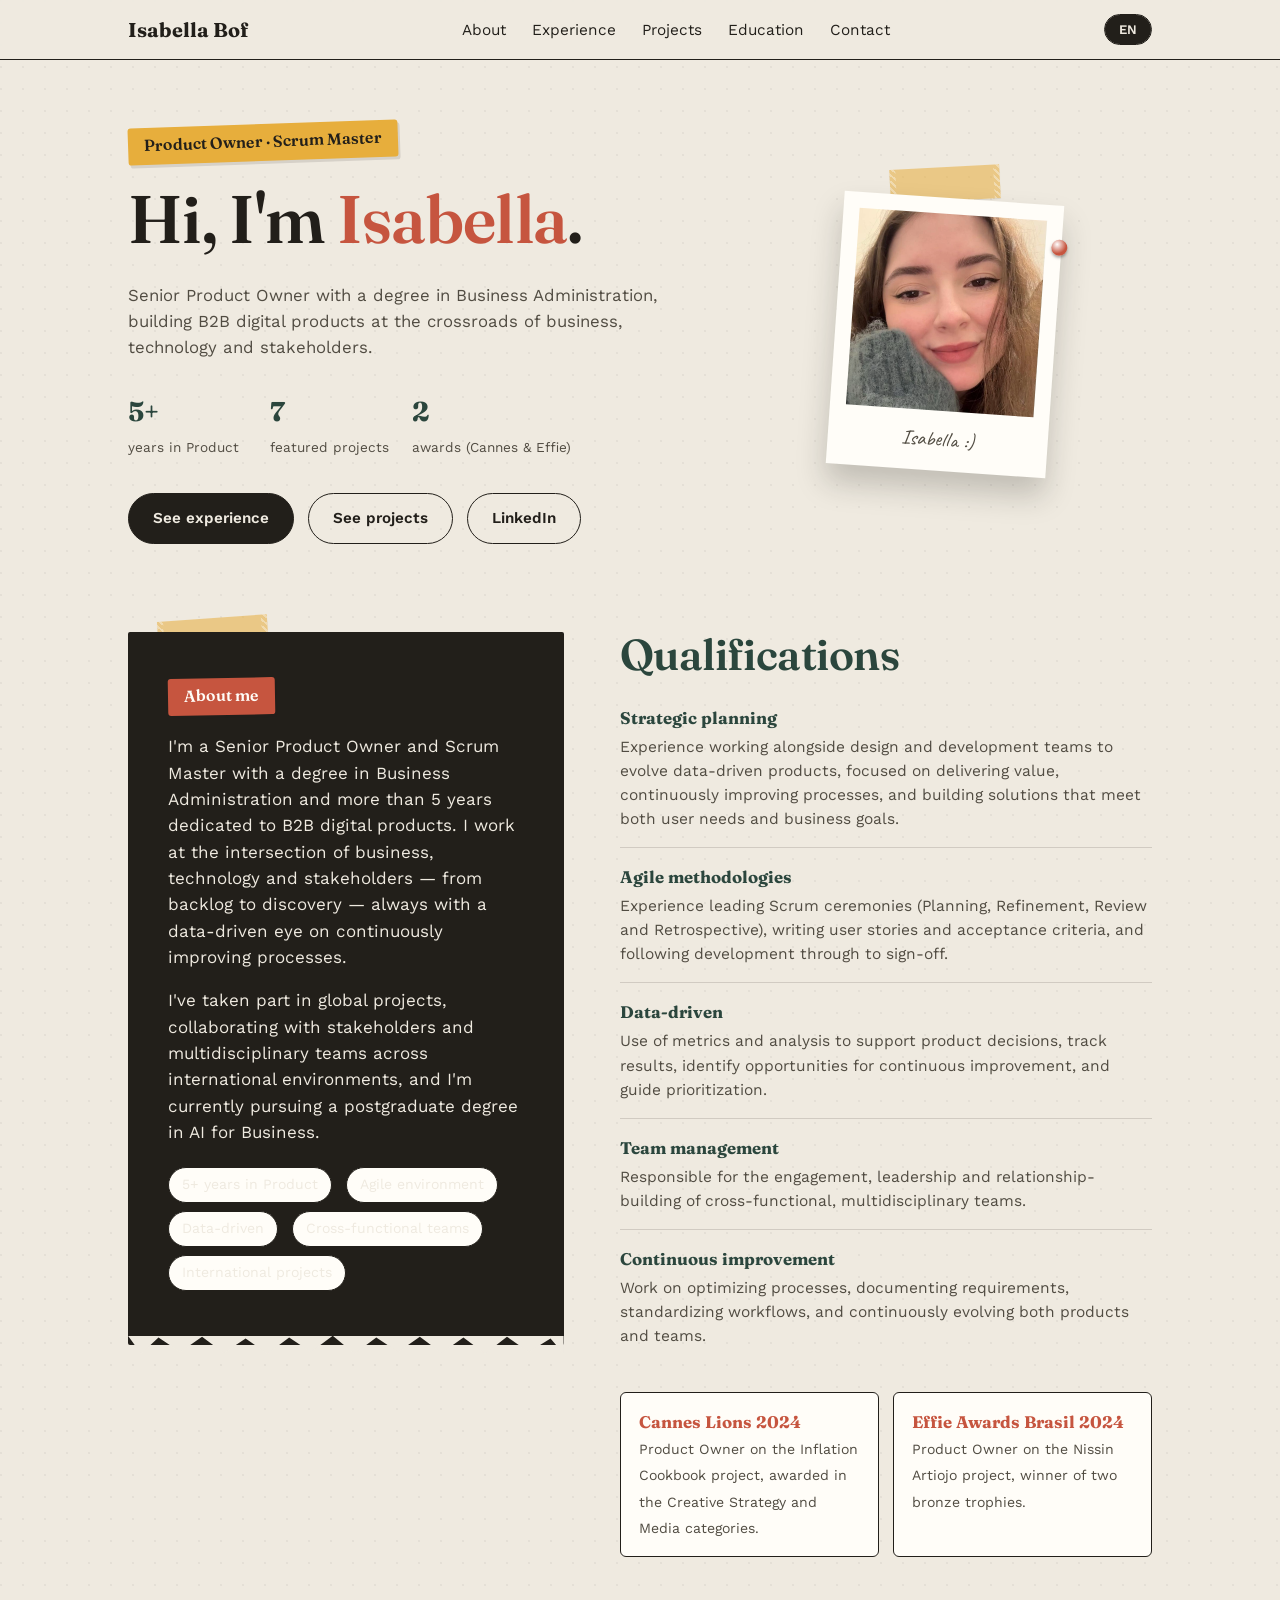
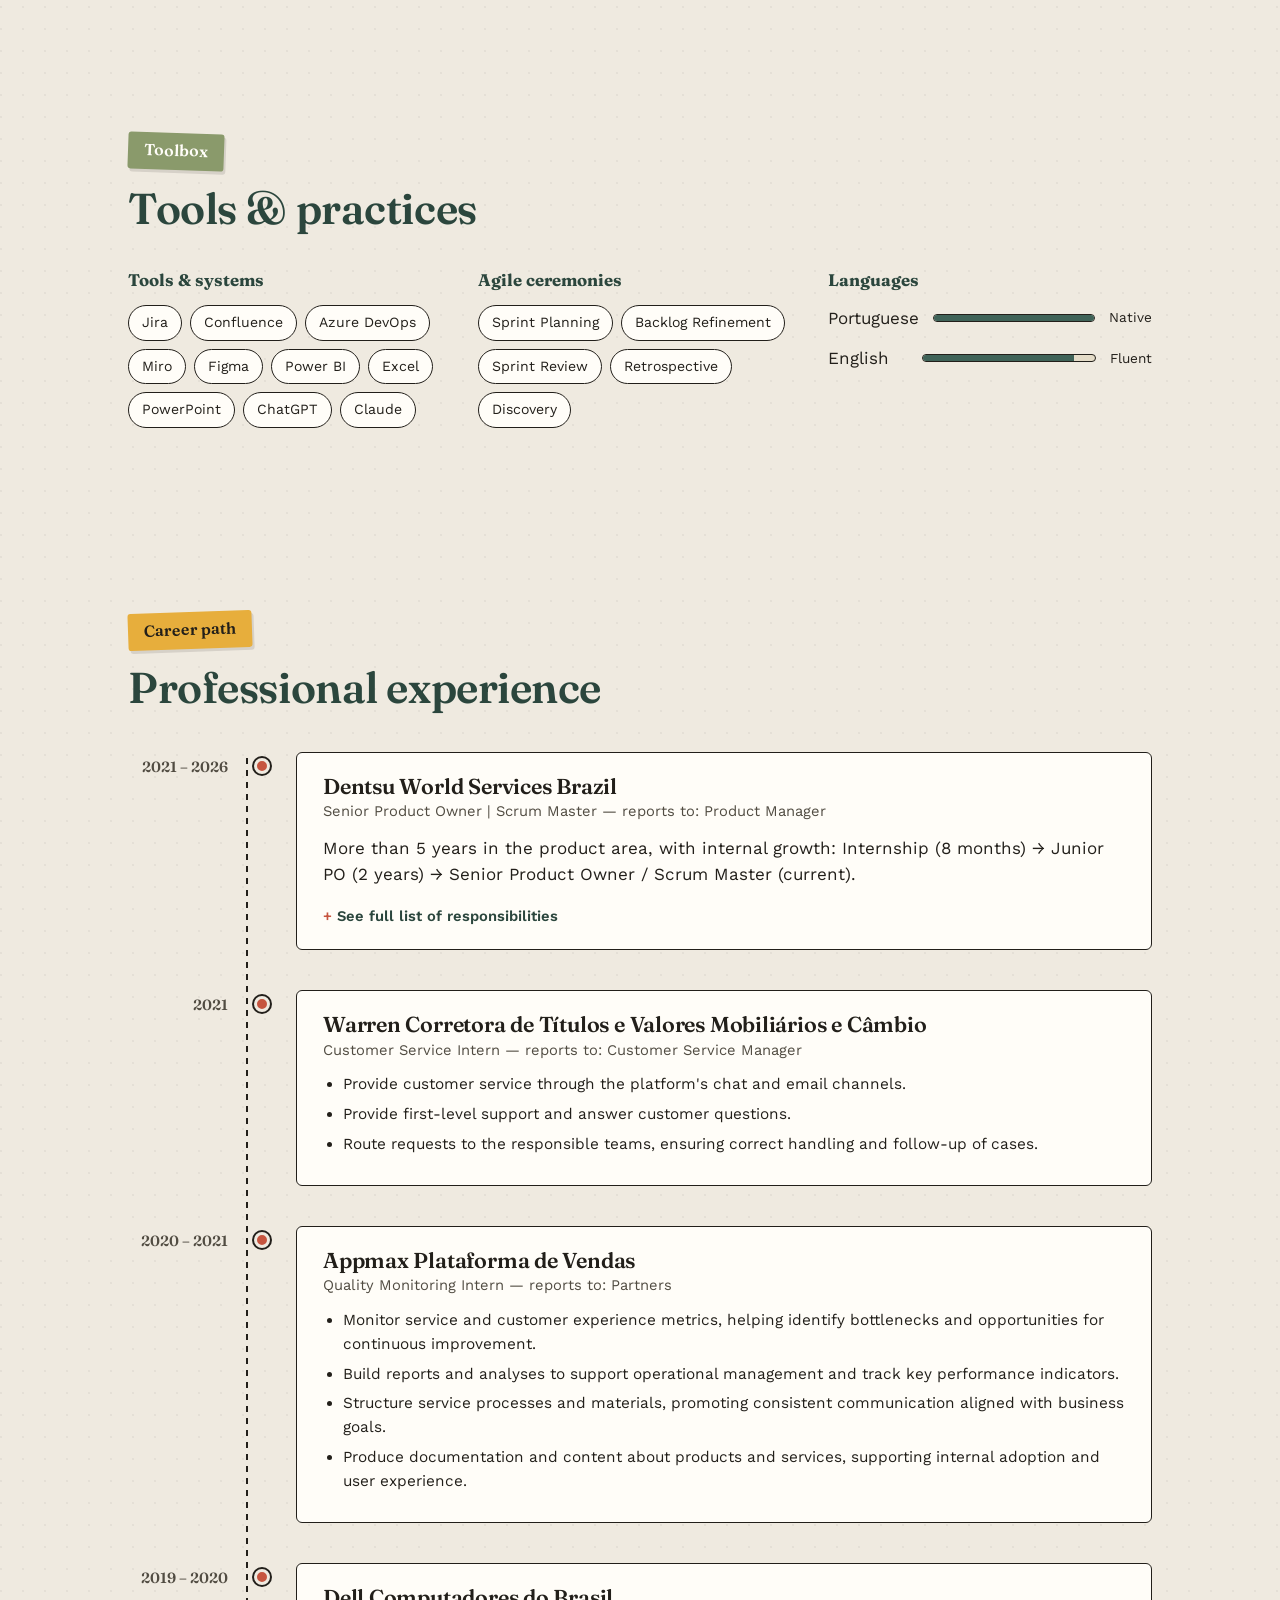
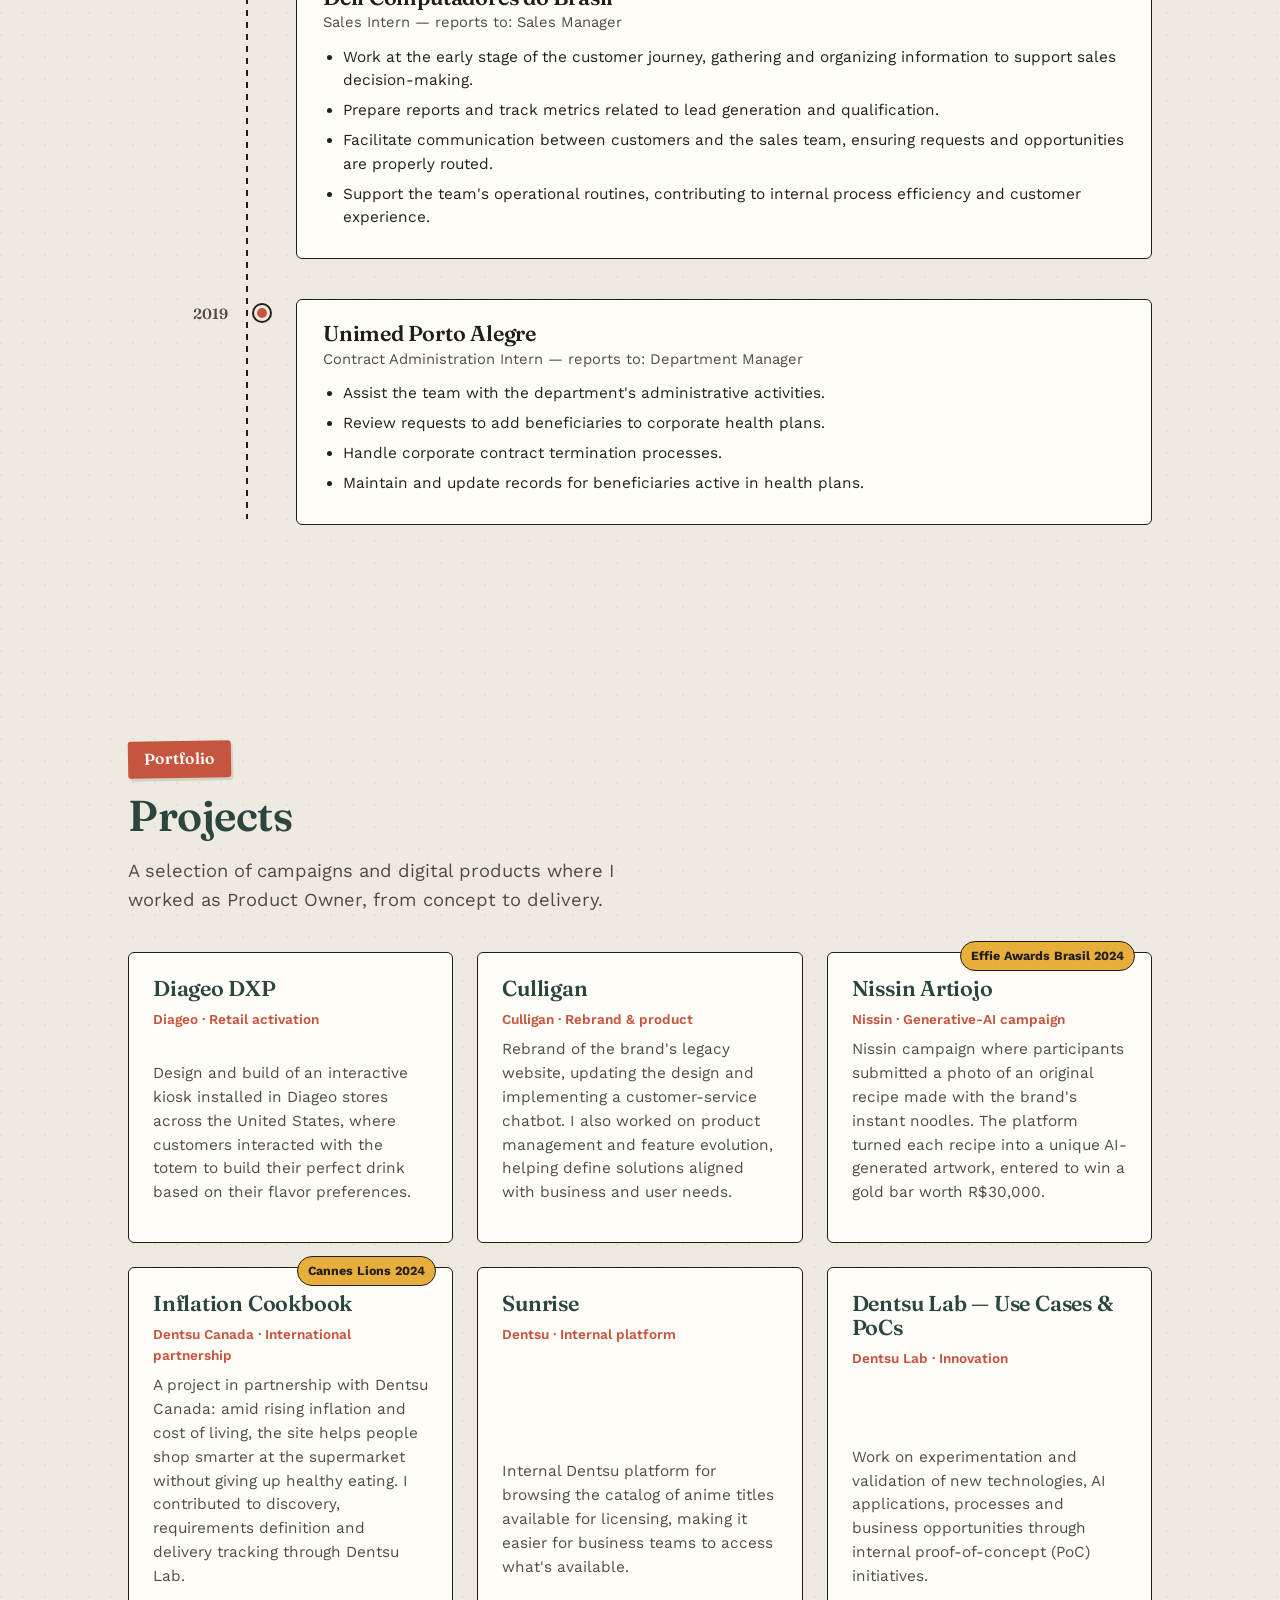
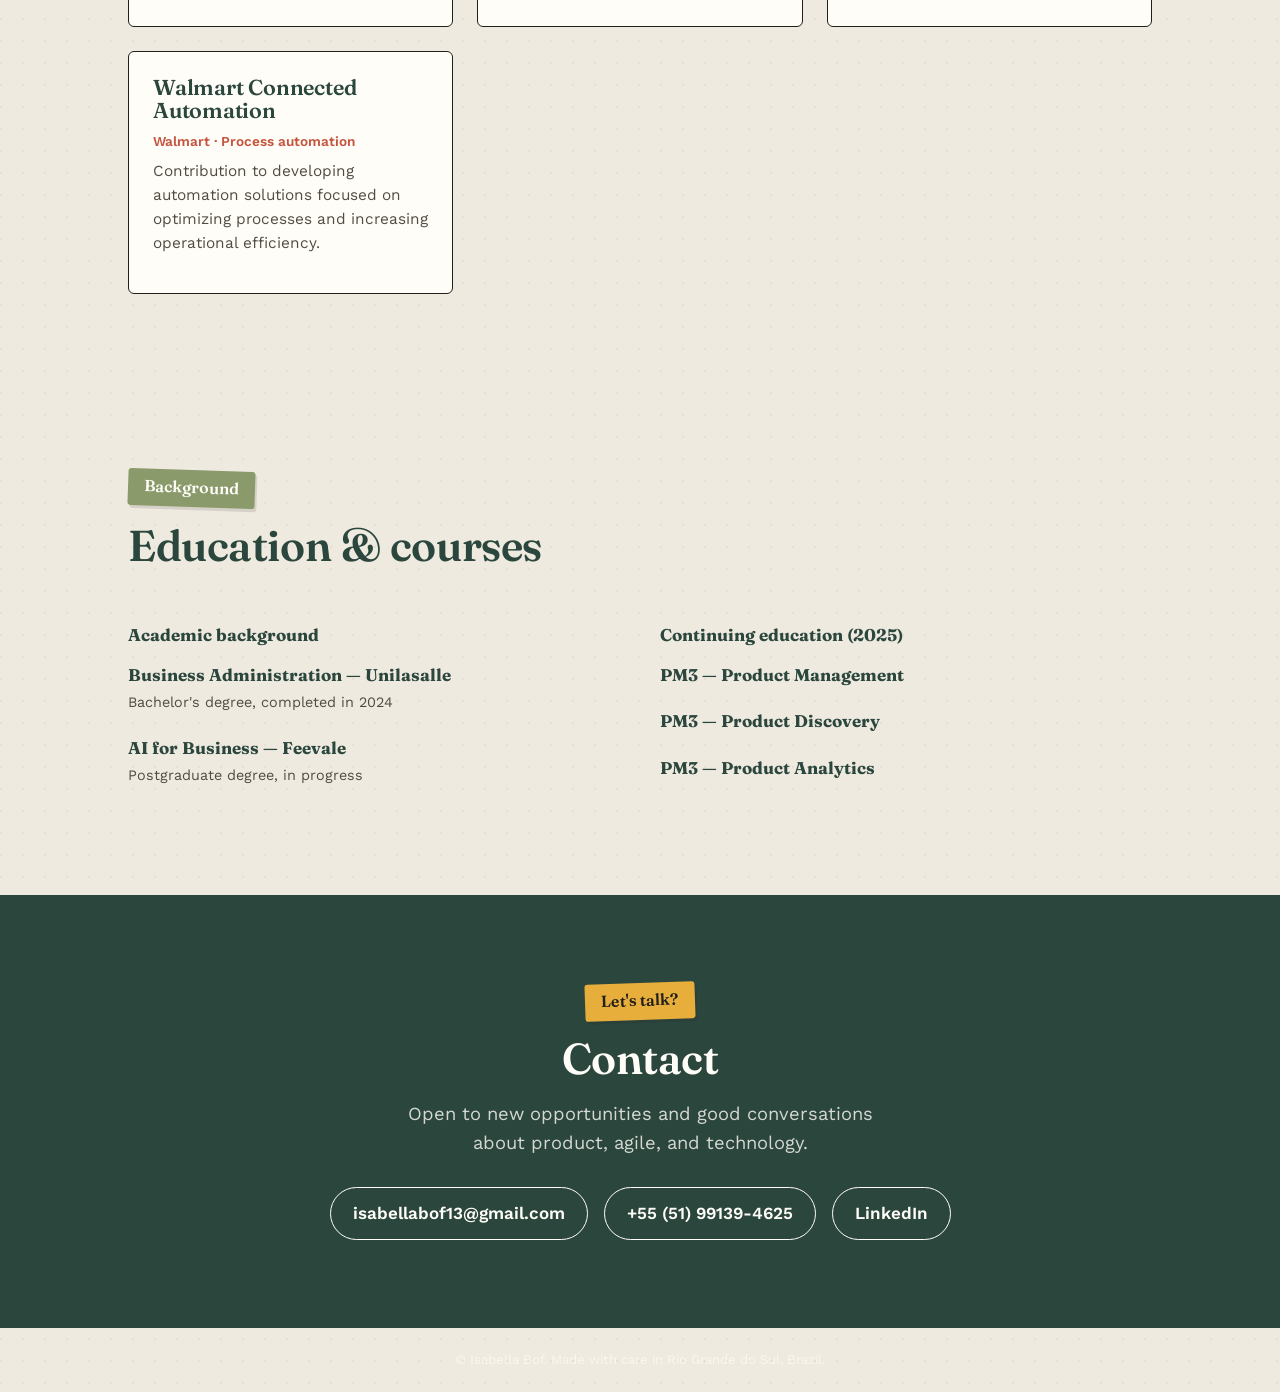
==== index.html @ d32b37a9 "7" ====
<!DOCTYPE html>
<html lang="pt">
<head>
<meta charset="UTF-8">
<meta name="viewport" content="width=device-width, initial-scale=1.0">
<title>Isabella Bof · Product Owner &amp; Scrum Master</title>
<meta name="description" content="Isabella Bof — Product Owner Sênior e Scrum Master. Produtos digitais B2B, metodologias ágeis e projetos premiados em Cannes Lions e Effie Awards.">
<link rel="icon" href="data:,">
<link rel="preconnect" href="https://fonts.googleapis.com">
<link rel="preconnect" href="https://fonts.gstatic.com" crossorigin>
<link href="https://fonts.googleapis.com/css2?family=Fraunces:opsz,wght@9..144,500;9..144,600;9..144,700&family=Work+Sans:wght@400;500;600;700&family=Caveat:wght@600&display=swap" rel="stylesheet">
<link rel="stylesheet" href="css/style.css">
</head>
<body>

<nav class="nav">
  <div class="wrap">
    <a class="nav-mark" href="#top">Isabella Bof</a>
    <ul class="nav-links">
      <li><a href="#sobre"><span data-lang="pt">Sobre</span><span data-lang="en">About</span></a></li>
      <li><a href="#experiencia"><span data-lang="pt">Experiência</span><span data-lang="en">Experience</span></a></li>
      <li><a href="#projetos"><span data-lang="pt">Projetos</span><span data-lang="en">Projects</span></a></li>
      <li><a href="#formacao"><span data-lang="pt">Formação</span><span data-lang="en">Education</span></a></li>
      <li><a href="#contato"><span data-lang="pt">Contato</span><span data-lang="en">Contact</span></a></li>
    </ul>
    <div class="lang-toggle" aria-label="Language switch">
      <button type="button" data-lang="pt">PT</button>
      <button type="button" data-lang="en">EN</button>
    </div>
  </div>
</nav>

<!-- ===================== HERO ===================== -->
<header class="hero" id="top">
  <div class="wrap">
    <div class="hero-copy">
      <span class="sticker-label mustard">Product Owner &middot; Scrum Master</span>
      <h1 data-lang="pt">Oi, eu sou a <span>Isabella</span>.</h1>
      <h1 data-lang="en">Hi, I'm <span>Isabella</span>.</h1>
      <p class="hero-role" data-lang="pt">Product Owner Sênior formada em Administração, construindo produtos digitais B2B entre negócio, tecnologia e stakeholders.</p>
      <p class="hero-role" data-lang="en">Senior Product Owner with a degree in Business Administration, building B2B digital products at the crossroads of business, technology and stakeholders.</p>

      <div class="stat-row">
        <div class="stat"><b>5+</b><span data-lang="pt">anos em Produto</span><span data-lang="en">years in Product</span></div>
        <div class="stat"><b>7</b><span data-lang="pt">projetos em destaque</span><span data-lang="en">featured projects</span></div>
        <div class="stat"><b>2</b><span data-lang="pt">prêmios (Cannes &amp; Effie)</span><span data-lang="en">awards (Cannes &amp; Effie)</span></div>
      </div>

      <div class="btn-row">
        <a class="btn primary" href="#experiencia"><span data-lang="pt">Ver experiência</span><span data-lang="en">See experience</span></a>
        <a class="btn ghost" href="#projetos"><span data-lang="pt">Ver projetos</span><span data-lang="en">See projects</span></a>
        <a class="btn ghost" href="https://www.linkedin.com/in/isabella-bof/" target="_blank" rel="noopener">LinkedIn</a>
      </div>
    </div>

    <div class="hero-photo">
      <div class="tape"></div>
      <figure class="polaroid">
        <img src="assets/isabella.jpg" alt="Foto de Isabella Bof">
        <span class="pin"></span>
        <figcaption>Isabella :)</figcaption>
      </figure>
    </div>
  </div>
</header>

<!-- ===================== ABOUT ===================== -->
<section class="about" id="sobre">
  <div class="wrap">
    <div class="about-panel-wrap">
      <div class="tape"></div>
      <div class="torn-panel">
        <span class="sticker-label coral"><span data-lang="pt">Sobre mim</span><span data-lang="en">About me</span></span>
        <p data-lang="pt" style="margin-top:18px;">Sou Product Owner Sênior e Scrum Master, formada em Administração, com mais de 5 anos dedicados a produtos digitais B2B. Atuo na ponte entre negócio, tecnologia e stakeholders — do backlog ao discovery — sempre com um olhar orientado a dados e à evolução contínua dos processos.</p>
        <p data-lang="en" style="margin-top:18px;">I'm a Senior Product Owner and Scrum Master with a degree in Business Administration and more than 5 years dedicated to B2B digital products. I work at the intersection of business, technology and stakeholders — from backlog to discovery — always with a data-driven eye on continuously improving processes.</p>
        <p data-lang="pt">Já participei de projetos globais, colaborando com stakeholders e equipes multidisciplinares em ambientes internacionais, e atualmente curso uma pós-graduação em Inteligência Artificial nos Negócios.</p>
        <p data-lang="en">I've taken part in global projects, collaborating with stakeholders and multidisciplinary teams across international environments, and I'm currently pursuing a postgraduate degree in AI for Business.</p>
        <div style="margin-top:22px;">
          <span class="chip" data-lang="pt">5+ anos em Produto</span>
          <span class="chip" data-lang="en">5+ years in Product</span>
          <span class="chip" data-lang="pt">Ambiente Ágil</span>
          <span class="chip" data-lang="en">Agile environment</span>
          <span class="chip" data-lang="pt">Data-Driven</span>
          <span class="chip" data-lang="en">Data-driven</span>
          <span class="chip" data-lang="pt">Times multidisciplinares</span>
          <span class="chip" data-lang="en">Cross-functional teams</span>
          <span class="chip" data-lang="pt">Projetos internacionais</span>
          <span class="chip" data-lang="en">International projects</span>
        </div>
      </div>
    </div>

    <div>
      <h2 data-lang="pt">Qualificações</h2>
      <h2 data-lang="en">Qualifications</h2>
      <ul class="qual-list">
        <li>
          <h4 data-lang="pt">Planejamento estratégico</h4>
          <h4 data-lang="en">Strategic planning</h4>
          <p data-lang="pt">Experiência trabalhando em conjunto com times de design e desenvolvimento na evolução de produtos orientados por dados, com foco em entrega de valor, melhoria contínua de processos e construção de soluções que atendam às necessidades dos usuários e objetivos do negócio.</p>
          <p data-lang="en">Experience working alongside design and development teams to evolve data-driven products, focused on delivering value, continuously improving processes, and building solutions that meet both user needs and business goals.</p>
        </li>
        <li>
          <h4 data-lang="pt">Metodologias Ágeis</h4>
          <h4 data-lang="en">Agile methodologies</h4>
          <p data-lang="pt">Experiência na condução de cerimônias Scrum (Planning, Refinement, Review e Retrospective), elaboração de user stories, critérios de aceite e acompanhamento do desenvolvimento até a homologação.</p>
          <p data-lang="en">Experience leading Scrum ceremonies (Planning, Refinement, Review and Retrospective), writing user stories and acceptance criteria, and following development through to sign-off.</p>
        </li>
        <li>
          <h4 data-lang="pt">Data-Driven</h4>
          <h4 data-lang="en">Data-driven</h4>
          <p data-lang="pt">Utilização de indicadores e análises para apoiar decisões de produto, acompanhar resultados, identificar oportunidades de melhoria contínua e orientar priorizações.</p>
          <p data-lang="en">Use of metrics and analysis to support product decisions, track results, identify opportunities for continuous improvement, and guide prioritization.</p>
        </li>
        <li>
          <h4 data-lang="pt">Gestão de equipes</h4>
          <h4 data-lang="en">Team management</h4>
          <p data-lang="pt">Responsável pelo engajamento, liderança e relacionamento de equipes multifuncionais e multidisciplinares.</p>
          <p data-lang="en">Responsible for the engagement, leadership and relationship-building of cross-functional, multidisciplinary teams.</p>
        </li>
        <li>
          <h4 data-lang="pt">Melhoria Contínua</h4>
          <h4 data-lang="en">Continuous improvement</h4>
          <p data-lang="pt">Atuação na otimização de processos, documentação de requisitos, padronização de fluxos e evolução contínua de produtos e equipes.</p>
          <p data-lang="en">Work on optimizing processes, documenting requirements, standardizing workflows, and continuously evolving both products and teams.</p>
        </li>
      </ul>

      <div class="award-strip">
        <div class="award-card">
          <b>Cannes Lions 2024</b>
          <span data-lang="pt">Product Owner no projeto Inflation Cookbook, premiado nas categorias Creative Strategy e Media.</span>
          <span data-lang="en">Product Owner on the Inflation Cookbook project, awarded in the Creative Strategy and Media categories.</span>
        </div>
        <div class="award-card">
          <b>Effie Awards Brasil 2024</b>
          <span data-lang="pt">Product Owner no projeto Nissin Artiojo, vencedor de dois troféus de bronze.</span>
          <span data-lang="en">Product Owner on the Nissin Artiojo project, winner of two bronze trophies.</span>
        </div>
      </div>
    </div>
  </div>
</section>

<!-- ===================== SKILLS / TOOLS ===================== -->
<section class="skills">
  <div class="wrap">
    <span class="sticker-label sage"><span data-lang="pt">Caixa de ferramentas</span><span data-lang="en">Toolbox</span></span>
    <h2 style="margin-top:16px;" data-lang="pt">Ferramentas &amp; práticas</h2>
    <h2 style="margin-top:16px;" data-lang="en">Tools &amp; practices</h2>

    <div class="skills-grid">
      <div class="skill-block">
        <h4 data-lang="pt">Ferramentas &amp; sistemas</h4>
        <h4 data-lang="en">Tools &amp; systems</h4>
        <div class="chips">
          <span class="chip">Jira</span>
          <span class="chip">Confluence</span>
          <span class="chip">Azure DevOps</span>
          <span class="chip">Miro</span>
          <span class="chip">Figma</span>
          <span class="chip">Power BI</span>
          <span class="chip">Excel</span>
          <span class="chip">PowerPoint</span>
          <span class="chip">ChatGPT</span>
          <span class="chip">Claude</span>
        </div>
      </div>
      <div class="skill-block">
        <h4 data-lang="pt">Cerimônias ágeis</h4>
        <h4 data-lang="en">Agile ceremonies</h4>
        <div class="chips">
          <span class="chip">Sprint Planning</span>
          <span class="chip">Backlog Refinement</span>
          <span class="chip">Sprint Review</span>
          <span class="chip">Retrospective</span>
          <span class="chip">Discovery</span>
        </div>
      </div>
      <div class="skill-block">
        <h4 data-lang="pt">Idiomas</h4>
        <h4 data-lang="en">Languages</h4>
        <div class="lang-row">
          <span style="min-width:80px;" data-lang="pt">Português</span>
          <span style="min-width:80px;" data-lang="en">Portuguese</span>
          <div class="lang-bar"><i style="width:100%;"></i></div>
          <span style="font-size:.85rem;" data-lang="pt">Nativo</span>
          <span style="font-size:.85rem;" data-lang="en">Native</span>
        </div>
        <div class="lang-row">
          <span style="min-width:80px;" data-lang="pt">Inglês</span>
          <span style="min-width:80px;" data-lang="en">English</span>
          <div class="lang-bar"><i style="width:88%;"></i></div>
          <span style="font-size:.85rem;" data-lang="pt">Fluente</span>
          <span style="font-size:.85rem;" data-lang="en">Fluent</span>
        </div>
      </div>
    </div>
  </div>
</section>

<!-- ===================== EXPERIENCE ===================== -->
<section class="experience" id="experiencia">
  <div class="wrap">
    <span class="sticker-label mustard"><span data-lang="pt">Trajetória</span><span data-lang="en">Career path</span></span>
    <h2 style="margin-top:16px;" data-lang="pt">Experiência profissional</h2>
    <h2 style="margin-top:16px;" data-lang="en">Professional experience</h2>

    <div class="timeline">

      <!-- DENTSU -->
      <div class="tl-item">
        <div class="tl-date">2021 – 2026</div>
        <div class="tl-dot"></div>
        <div class="tl-card">
          <h3>Dentsu World Services Brazil</h3>
          <p class="tl-role" data-lang="pt">Product Owner Sênior | Scrum Master — reporte: Product Manager</p>
          <p class="tl-role" data-lang="en">Senior Product Owner | Scrum Master — reports to: Product Manager</p>
          <p data-lang="pt">Mais de 5 anos na área de produtos, com trajetória interna: Estágio (8 meses) → PO Jr (2 anos) → Product Owner Sênior / Scrum Master (atual).</p>
          <p data-lang="en">More than 5 years in the product area, with internal growth: Internship (8 months) → Junior PO (2 years) → Senior Product Owner / Scrum Master (current).</p>

          <details>
            <summary><span data-lang="pt">Ver responsabilidades completas</span><span data-lang="en">See full list of responsibilities</span></summary>
            <ul data-lang="pt">
              <li>Gerenciar e priorizar o backlog do produto, garantindo alinhamento entre objetivos de negócio, necessidades dos usuários e capacidade de entrega do time.</li>
              <li>Elaborar e detalhar user stories, critérios de aceite e regras de negócio, assegurando clareza dos requisitos para desenvolvimento e testes.</li>
              <li>Atuar como principal ponto de contato entre stakeholders e equipes técnicas, promovendo alinhamento contínuo sobre prioridades, escopo e expectativas.</li>
              <li>Conduzir cerimônias ágeis, incluindo Sprint Planning, Backlog Refinement, Sprint Review e Retrospective, apoiando a organização e evolução contínua do time.</li>
              <li>Trabalhar em parceria com equipes de Design, Desenvolvimento e QA para garantir que as soluções entregues atendam aos objetivos do produto e às necessidades dos usuários.</li>
              <li>Participar da definição e evolução de funcionalidades, traduzindo demandas de negócio em soluções viáveis e escaláveis.</li>
              <li>Priorizar funcionalidades, melhorias e correções de bugs com base em impacto para o usuário, valor para o negócio e esforço de implementação.</li>
              <li>Acompanhar o ciclo completo de desenvolvimento, desde a concepção da solução até sua entrega e validação.</li>
              <li>Realizar validações funcionais e testes de aceite, garantindo que as entregas estejam aderentes aos requisitos definidos.</li>
              <li>Facilitar discussões entre áreas de negócio e times técnicos, auxiliando na tomada de decisões e resolução de impedimentos.</li>
              <li>Documentar processos, fluxos de negócio, requisitos funcionais e comportamentos esperados do sistema.</li>
              <li>Apoiar atividades de Product Discovery, participando de levantamentos de requisitos, definição de fluxos e identificação de oportunidades de melhoria.</li>
              <li>Colaborar na construção de roadmaps e planejamento de entregas, contribuindo para a evolução contínua dos produtos digitais.</li>
              <li>Participar de reuniões com stakeholders globais para alinhamento de requisitos, validação de soluções e acompanhamento de iniciativas estratégicas.</li>
              <li>Promover a melhoria contínua dos processos de produto, incentivando boas práticas de organização, comunicação e colaboração entre as equipes.</li>
            </ul>
            <ul data-lang="en">
              <li>Manage and prioritize the product backlog, ensuring alignment between business goals, user needs and the team's delivery capacity.</li>
              <li>Write and detail user stories, acceptance criteria and business rules, ensuring requirements are clear for development and testing.</li>
              <li>Act as the main point of contact between stakeholders and technical teams, promoting ongoing alignment on priorities, scope and expectations.</li>
              <li>Lead agile ceremonies, including Sprint Planning, Backlog Refinement, Sprint Review and Retrospective, supporting the team's organization and continuous evolution.</li>
              <li>Partner with Design, Development and QA teams to ensure delivered solutions meet product goals and user needs.</li>
              <li>Take part in defining and evolving features, translating business demands into viable, scalable solutions.</li>
              <li>Prioritize features, improvements and bug fixes based on user impact, business value and implementation effort.</li>
              <li>Follow the full development cycle, from solution conception through delivery and validation.</li>
              <li>Carry out functional validations and acceptance testing, ensuring deliverables meet the defined requirements.</li>
              <li>Facilitate discussions between business areas and technical teams, supporting decision-making and removing impediments.</li>
              <li>Document processes, business flows, functional requirements and expected system behavior.</li>
              <li>Support Product Discovery activities, taking part in requirements gathering, flow definition and identifying improvement opportunities.</li>
              <li>Collaborate on building roadmaps and planning deliveries, contributing to the continuous evolution of digital products.</li>
              <li>Take part in meetings with global stakeholders to align requirements, validate solutions and follow up on strategic initiatives.</li>
              <li>Promote continuous improvement of product processes, encouraging good practices in organization, communication and collaboration across teams.</li>
            </ul>
          </details>
        </div>
      </div>

      <!-- WARREN -->
      <div class="tl-item">
        <div class="tl-date">2021</div>
        <div class="tl-dot"></div>
        <div class="tl-card">
          <h3>Warren Corretora de Títulos e Valores Mobiliários e Câmbio</h3>
          <p class="tl-role" data-lang="pt">Estágio em Customer Service — reporte: Gerente de Customer Service</p>
          <p class="tl-role" data-lang="en">Customer Service Intern — reports to: Customer Service Manager</p>
          <ul data-lang="pt">
            <li>Realizar atendimento ao cliente por meio dos canais de chat e e-mail da plataforma.</li>
            <li>Prestar suporte inicial e esclarecimento de dúvidas.</li>
            <li>Encaminhar demandas para as equipes responsáveis, garantindo o correto direcionamento e acompanhamento dos casos.</li>
          </ul>
          <ul data-lang="en">
            <li>Provide customer service through the platform's chat and email channels.</li>
            <li>Provide first-level support and answer customer questions.</li>
            <li>Route requests to the responsible teams, ensuring correct handling and follow-up of cases.</li>
          </ul>
        </div>
      </div>

      <!-- APPMAX -->
      <div class="tl-item">
        <div class="tl-date">2020 – 2021</div>
        <div class="tl-dot"></div>
        <div class="tl-card">
          <h3>Appmax Plataforma de Vendas</h3>
          <p class="tl-role" data-lang="pt">Estágio em Monitoria de Qualidade — reporte: Sócios</p>
          <p class="tl-role" data-lang="en">Quality Monitoring Intern — reports to: Partners</p>
          <ul data-lang="pt">
            <li>Acompanhamento de métricas de atendimento e experiência do cliente, contribuindo para a identificação de gargalos e oportunidades de melhoria contínua.</li>
            <li>Construção de relatórios e análises para suporte à gestão operacional e acompanhamento de indicadores-chave de desempenho.</li>
            <li>Estruturação de processos e materiais de atendimento, promovendo consistência na comunicação e alinhamento com os objetivos do negócio.</li>
            <li>Produção de documentação e conteúdos sobre produtos e serviços, apoiando a adoção interna e a experiência dos usuários.</li>
          </ul>
          <ul data-lang="en">
            <li>Monitor service and customer experience metrics, helping identify bottlenecks and opportunities for continuous improvement.</li>
            <li>Build reports and analyses to support operational management and track key performance indicators.</li>
            <li>Structure service processes and materials, promoting consistent communication aligned with business goals.</li>
            <li>Produce documentation and content about products and services, supporting internal adoption and user experience.</li>
          </ul>
        </div>
      </div>

      <!-- DELL -->
      <div class="tl-item">
        <div class="tl-date">2019 – 2020</div>
        <div class="tl-dot"></div>
        <div class="tl-card">
          <h3>Dell Computadores do Brasil</h3>
          <p class="tl-role" data-lang="pt">Estágio em Vendas — reporte: Gerente de Vendas</p>
          <p class="tl-role" data-lang="en">Sales Intern — reports to: Sales Manager</p>
          <ul data-lang="pt">
            <li>Atuação na etapa inicial da jornada do cliente, realizando a coleta e organização de informações para apoiar a tomada de decisão comercial.</li>
            <li>Elaboração de relatórios e acompanhamento de métricas relacionadas à geração e qualificação de oportunidades.</li>
            <li>Facilitação da comunicação entre clientes e equipe de vendas, garantindo o correto direcionamento de demandas e oportunidades.</li>
            <li>Suporte às rotinas operacionais da área, contribuindo para a eficiência dos processos internos e a experiência do cliente.</li>
          </ul>
          <ul data-lang="en">
            <li>Work at the early stage of the customer journey, gathering and organizing information to support sales decision-making.</li>
            <li>Prepare reports and track metrics related to lead generation and qualification.</li>
            <li>Facilitate communication between customers and the sales team, ensuring requests and opportunities are properly routed.</li>
            <li>Support the team's operational routines, contributing to internal process efficiency and customer experience.</li>
          </ul>
        </div>
      </div>

      <!-- UNIMED -->
      <div class="tl-item">
        <div class="tl-date">2019</div>
        <div class="tl-dot"></div>
        <div class="tl-card">
          <h3>Unimed Porto Alegre</h3>
          <p class="tl-role" data-lang="pt">Estágio em Administração de Contratos — reporte: Gerente da área</p>
          <p class="tl-role" data-lang="en">Contract Administration Intern — reports to: Department Manager</p>
          <ul data-lang="pt">
            <li>Auxiliar o time em atividades administrativas do setor.</li>
            <li>Analisar solicitações de inclusão de beneficiários em planos empresariais.</li>
            <li>Realizar processos de rescisão de contratos empresariais.</li>
            <li>Efetuar a manutenção e atualização cadastral de beneficiários ativos nos planos de saúde.</li>
          </ul>
          <ul data-lang="en">
            <li>Assist the team with the department's administrative activities.</li>
            <li>Review requests to add beneficiaries to corporate health plans.</li>
            <li>Handle corporate contract termination processes.</li>
            <li>Maintain and update records for beneficiaries active in health plans.</li>
          </ul>
        </div>
      </div>

    </div>
  </div>
</section>

<!-- ===================== PROJECTS ===================== -->
<section class="projects" id="projetos">
  <div class="wrap">
    <span class="sticker-label coral"><span data-lang="pt">Portfólio</span><span data-lang="en">Portfolio</span></span>
    <h2 style="margin-top:16px;" data-lang="pt">Projetos</h2>
    <h2 style="margin-top:16px;" data-lang="en">Projects</h2>
    <p class="lede" data-lang="pt">Uma seleção de campanhas e produtos digitais em que atuei como Product Owner, da concepção à entrega.</p>
    <p class="lede" data-lang="en">A selection of campaigns and digital products where I worked as Product Owner, from concept to delivery.</p>

    <div class="projects-grid">

      <div class="project-card">
        <h3>Diageo DXP</h3>
        <p class="client" data-lang="pt">Diageo · Ativação de varejo</p>
        <p class="client" data-lang="en">Diageo · Retail activation</p>
        <p data-lang="pt">Criação de um kiosk interativo instalado em lojas da Diageo nos Estados Unidos: os clientes interagiam com o totem para montar o drink perfeito, com base em suas preferências de sabor.</p>
        <p data-lang="en">Design and build of an interactive kiosk installed in Diageo stores across the United States, where customers interacted with the totem to build their perfect drink based on their flavor preferences.</p>
      </div>

      <div class="project-card">
        <h3>Culligan</h3>
        <p class="client" data-lang="pt">Culligan · Rebrand &amp; produto</p>
        <p class="client" data-lang="en">Culligan · Rebrand &amp; product</p>
        <p data-lang="pt">Rebrand do site legado da marca, com atualização de design e implementação de um chatbot de atendimento. Também atuei na gestão de produto e evolução de funcionalidades, apoiando a definição de soluções alinhadas às necessidades do negócio e dos usuários.</p>
        <p data-lang="en">Rebrand of the brand's legacy website, updating the design and implementing a customer-service chatbot. I also worked on product management and feature evolution, helping define solutions aligned with business and user needs.</p>
      </div>

      <div class="project-card">
        <span class="badge">Effie Awards Brasil 2024</span>
        <h3>Nissin Artiojo</h3>
        <p class="client" data-lang="pt">Nissin · Campanha com IA generativa</p>
        <p class="client" data-lang="en">Nissin · Generative-AI campaign</p>
        <p data-lang="pt">Campanha da Nissin em que os participantes enviavam a foto de uma receita autoral preparada com o macarrão instantâneo da marca. A plataforma transformava a receita em uma arte exclusiva gerada por IA, concorrendo a uma barra de ouro no valor de R$ 30 mil.</p>
        <p data-lang="en">Nissin campaign where participants submitted a photo of an original recipe made with the brand's instant noodles. The platform turned each recipe into a unique AI-generated artwork, entered to win a gold bar worth R$30,000.</p>
      </div>

      <div class="project-card">
        <span class="badge">Cannes Lions 2024</span>
        <h3>Inflation Cookbook</h3>
        <p class="client" data-lang="pt">Dentsu Canadá · Parceria internacional</p>
        <p class="client" data-lang="en">Dentsu Canada · International partnership</p>
        <p data-lang="pt">Projeto em parceria com a Dentsu Canadá: diante da inflação e do custo de vida em alta, o site ajuda as pessoas a fazer compras de supermercado de forma mais econômica sem abrir mão de uma alimentação saudável. Contribuí com discovery, definição de requisitos e acompanhamento das entregas pelo Dentsu Lab.</p>
        <p data-lang="en">A project in partnership with Dentsu Canada: amid rising inflation and cost of living, the site helps people shop smarter at the supermarket without giving up healthy eating. I contributed to discovery, requirements definition and delivery tracking through Dentsu Lab.</p>
      </div>

      <div class="project-card">
        <h3>Sunrise</h3>
        <p class="client" data-lang="pt">Dentsu · Plataforma interna</p>
        <p class="client" data-lang="en">Dentsu · Internal platform</p>
        <p data-lang="pt">Plataforma interna da Dentsu para consulta do catálogo de animes disponíveis para licenciamento pela empresa, facilitando o acesso das equipes de negócio aos títulos disponíveis.</p>
        <p data-lang="en">Internal Dentsu platform for browsing the catalog of anime titles available for licensing, making it easier for business teams to access what's available.</p>
      </div>

      <div class="project-card">
        <h3 data-lang="pt">Dentsu Lab — Casos de Uso e PoCs</h3>
        <h3 data-lang="en">Dentsu Lab — Use Cases &amp; PoCs</h3>
        <p class="client" data-lang="pt">Dentsu Lab · Inovação</p>
        <p class="client" data-lang="en">Dentsu Lab · Innovation</p>
        <p data-lang="pt">Atuação em iniciativas de experimentação e validação de novas tecnologias, inteligências artificiais, processos e oportunidades de negócio por meio de provas de conceito (PoCs) internas.</p>
        <p data-lang="en">Work on experimentation and validation of new technologies, AI applications, processes and business opportunities through internal proof-of-concept (PoC) initiatives.</p>
      </div>

      <div class="project-card">
        <h3>Walmart Connected Automation</h3>
        <p class="client" data-lang="pt">Walmart · Automação de processos</p>
        <p class="client" data-lang="en">Walmart · Process automation</p>
        <p data-lang="pt">Participação no desenvolvimento de soluções de automação voltadas para a otimização de processos e o aumento da eficiência operacional.</p>
        <p data-lang="en">Contribution to developing automation solutions focused on optimizing processes and increasing operational efficiency.</p>
      </div>

    </div>
  </div>
</section>

<!-- ===================== EDUCATION ===================== -->
<section class="education" id="formacao">
  <div class="wrap">
    <span class="sticker-label sage"><span data-lang="pt">Bagagem</span><span data-lang="en">Background</span></span>
    <h2 style="margin-top:16px;" data-lang="pt">Formação &amp; cursos</h2>
    <h2 style="margin-top:16px;" data-lang="en">Education &amp; courses</h2>

    <div class="edu-grid">
      <div>
        <h4 style="font-family:var(--serif); color:var(--teal-dark); margin-bottom:14px;" data-lang="pt">Formação acadêmica</h4>
        <h4 style="font-family:var(--serif); color:var(--teal-dark); margin-bottom:14px;" data-lang="en">Academic background</h4>
        <div class="edu-item">
          <b data-lang="pt">Administração — Unilasalle</b>
          <b data-lang="en">Business Administration — Unilasalle</b>
          <span data-lang="pt">Graduação concluída em 2024</span>
          <span data-lang="en">Bachelor's degree, completed in 2024</span>
        </div>
        <div class="edu-item">
          <b data-lang="pt">Inteligência Artificial nos Negócios — Feevale</b>
          <b data-lang="en">AI for Business — Feevale</b>
          <span data-lang="pt">Pós-graduação em andamento</span>
          <span data-lang="en">Postgraduate degree, in progress</span>
        </div>
      </div>
      <div>
        <h4 style="font-family:var(--serif); color:var(--teal-dark); margin-bottom:14px;" data-lang="pt">Formação complementar (2025)</h4>
        <h4 style="font-family:var(--serif); color:var(--teal-dark); margin-bottom:14px;" data-lang="en">Continuing education (2025)</h4>
        <div class="edu-item">
          <b>PM3 — Product Management</b>
        </div>
        <div class="edu-item">
          <b>PM3 — Product Discovery</b>
        </div>
        <div class="edu-item">
          <b>PM3 — Product Analytics</b>
        </div>
      </div>
    </div>
  </div>
</section>

<!-- ===================== CONTACT ===================== -->
<section class="contact" id="contato">
  <div class="wrap">
    <span class="sticker-label mustard"><span data-lang="pt">Vamos conversar?</span><span data-lang="en">Let's talk?</span></span>
    <h2 style="margin-top:16px;" data-lang="pt">Contato</h2>
    <h2 style="margin-top:16px;" data-lang="en">Contact</h2>
    <p class="lede" data-lang="pt">Aberta a novas oportunidades e boas conversas sobre produto, agilidade e tecnologia.</p>
    <p class="lede" data-lang="en">Open to new opportunities and good conversations about product, agile, and technology.</p>

    <div class="contact-links">
      <a href="mailto:isabellabof13@gmail.com">isabellabof13@gmail.com</a>
      <a href="tel:+5551991394625">+55 (51) 99139-4625</a>
      <a href="https://www.linkedin.com/in/isabella-bof/" target="_blank" rel="noopener">LinkedIn</a>
    </div>
  </div>
</section>

<footer class="site-foot">
  <span data-lang="pt">&copy; <span id="year"></span> Isabella Bof. Feito com carinho no Rio Grande do Sul.</span>
  <span data-lang="en">&copy; <span id="year"></span> Isabella Bof. Made with care in Rio Grande do Sul, Brazil.</span>
</footer>

<script src="js/script.js"></script>
</body>
</html>
---- css/style.css ----
/* ============================================================
   Isabella Bof — Portfolio
   Tokens
   ============================================================ */
:root{
  --paper: #EFEAE0;
  --paper-2: #E4DCC8;
  --ink: #221F1A;
  --ink-soft: #514C42;
  --white: #FFFDF8;
  --teal: #3F6358;
  --teal-dark: #2B463D;
  --mustard: #E7AE3C;
  --coral: #C6553F;
  --sage: #8A9A6B;

  --serif: "Fraunces", "Iowan Old Style", Georgia, serif;
  --sans: "Work Sans", "Helvetica Neue", Arial, sans-serif;

  --maxw: 1080px;
  --radius: 6px;
}

*,*::before,*::after{ box-sizing: border-box; }

html{ scroll-behavior: smooth; }

body{
  margin:0;
  background: var(--paper);
  color: var(--ink);
  font-family: var(--sans);
  font-size: 17px;
  line-height: 1.55;
  -webkit-font-smoothing: antialiased;
  background-image:
    radial-gradient(circle at 1px 1px, rgba(34,31,26,0.05) 1px, transparent 0);
  background-size: 22px 22px;
}

@media (prefers-reduced-motion: reduce){
  html{ scroll-behavior:auto; }
  *{ animation-duration:.001ms !important; transition-duration:.001ms !important; }
}

img{ max-width:100%; display:block; }

a{ color: inherit; }

.wrap{
  max-width: var(--maxw);
  margin: 0 auto;
  padding: 0 28px;
}

section{ padding: 88px 0; }
@media (max-width:700px){ section{ padding:60px 0; } }

h1,h2,h3{
  font-family: var(--serif);
  font-weight: 600;
  line-height: 1.08;
  margin: 0 0 .4em 0;
  letter-spacing: -0.01em;
}

h2{ font-size: clamp(2rem, 3.4vw, 2.7rem); color: var(--teal-dark); }
h3{ font-size: 1.35rem; }

p{ margin: 0 0 1em 0; }

.lede{
  font-size: 1.15rem;
  color: var(--ink-soft);
  max-width: 46ch;
}

/* focus visibility */
a:focus-visible, button:focus-visible{
  outline: 3px solid var(--coral);
  outline-offset: 3px;
}

/* ============================================================
   Little paper-craft primitives: tape, sticker labels, torn edge
   ============================================================ */

.tape{
  position:absolute;
  background: rgba(231,174,60,0.55);
  box-shadow: 0 1px 1px rgba(0,0,0,0.08);
  height: 34px;
  width: 110px;
}
.tape::before, .tape::after{
  content:"";
  position:absolute; top:0; bottom:0; width:6px;
  background: repeating-linear-gradient(45deg, rgba(255,255,255,.35) 0 2px, transparent 2px 5px);
}
.tape::before{ left:0; }
.tape::after{ right:0; }

.sticker-label{
  display:inline-block;
  font-family: var(--serif);
  font-weight:600;
  font-size: 1rem;
  padding: 5px 16px 7px;
  border-radius: 3px;
  transform: rotate(-2deg);
  box-shadow: 2px 3px 0 rgba(34,31,26,0.12);
}
.sticker-label.mustard{ background: var(--mustard); color: var(--ink); }
.sticker-label.teal{ background: var(--teal); color: var(--white); transform: rotate(1.5deg); }
.sticker-label.coral{ background: var(--coral); color: var(--white); transform: rotate(-1deg); }
.sticker-label.sage{ background: var(--sage); color: var(--white); transform: rotate(2deg); }

.torn-panel{
  background: var(--ink);
  color: var(--paper);
  border-radius: 2px;
  position:relative;
  padding: 46px 40px;
}
.torn-panel::after{
  content:"";
  position:absolute; left:0; right:0; bottom:-9px; height:18px;
  background: var(--paper);
  clip-path: polygon(0% 0%, 3% 100%, 7% 10%, 12% 90%, 17% 5%, 22% 95%, 27% 15%, 32% 100%,
    37% 10%, 42% 90%, 47% 0%, 52% 100%, 57% 10%, 62% 90%, 67% 5%, 72% 95%,
    77% 10%, 82% 100%, 87% 5%, 92% 90%, 97% 15%, 100% 100%, 100% 0%);
}

.chip{
  display:inline-flex;
  align-items:center;
  gap:6px;
  font-size: .88rem;
  padding: 6px 13px;
  border-radius: 999px;
  background: var(--white);
  border: 1.5px solid var(--ink);
  margin: 0 8px 8px 0;
}

.pin{
  position:absolute;
  width:16px; height:16px;
  border-radius:50%;
  background: radial-gradient(circle at 35% 30%, #fff, var(--coral) 60%);
  box-shadow: 0 2px 3px rgba(0,0,0,.35);
}

/* ============================================================
   Nav
   ============================================================ */
.nav{
  position: sticky; top:0; z-index: 50;
  background: rgba(239,234,224,0.9);
  backdrop-filter: blur(6px);
  border-bottom: 1.5px solid var(--ink);
}
.nav .wrap{
  display:flex; align-items:center; justify-content:space-between;
  padding-top:14px; padding-bottom:14px;
}
.nav-mark{
  font-family: var(--serif); font-weight:700; font-size:1.25rem;
  text-decoration:none;
}
.nav-links{
  display:flex; align-items:center; gap: 26px;
  list-style:none; margin:0; padding:0;
}
.nav-links a{
  text-decoration:none;
  font-size: .96rem;
  border-bottom: 2px solid transparent;
  padding-bottom: 2px;
}
.nav-links a:hover{ border-color: var(--coral); }

.lang-toggle{
  display:flex; border: 1.5px solid var(--ink); border-radius: 999px; overflow:hidden;
  font-family: var(--sans); font-weight:600; font-size:.82rem;
}
.lang-toggle button{
  border:0; background:transparent; padding: 7px 14px; cursor:pointer;
  color: var(--ink); font-family: inherit; font-weight:inherit; font-size:inherit;
}
.lang-toggle button.active{ background: var(--ink); color: var(--paper); }

@media (max-width:700px){
  .nav-links{ display:none; }
}

/* ============================================================
   Hero
   ============================================================ */
.hero .wrap{
  display:grid;
  grid-template-columns: 1.15fr 0.85fr;
  gap: 48px;
  align-items:center;
  padding-top: 64px;
}
@media (max-width:820px){
  .hero .wrap{ grid-template-columns: 1fr; }
  .hero-photo{ order:-1; margin: 0 auto; }
}

.hero-copy .sticker-label{ margin-bottom: 22px; }

.hero h1{
  font-size: clamp(2.6rem, 5.6vw, 4.2rem);
}
.hero h1 span{ color: var(--coral); }

.hero-role{
  font-size: 1.05rem;
  color: var(--ink-soft);
  margin-bottom: 20px;
}

.stat-row{
  display:flex; flex-wrap:wrap; gap: 22px;
  margin: 30px 0 34px;
}
.stat{ min-width: 120px; }
.stat b{
  display:block; font-family: var(--serif); font-size: 1.7rem; color: var(--teal-dark);
}
.stat span{ font-size: .85rem; color: var(--ink-soft); }

.btn-row{ display:flex; flex-wrap:wrap; gap:14px; }

.btn{
  display:inline-block;
  font-family: var(--sans); font-weight:600; font-size:.95rem;
  padding: 13px 24px;
  border-radius: 999px;
  text-decoration:none;
  border: 1.5px solid var(--ink);
  transition: transform .15s ease;
}
.btn:hover{ transform: translateY(-2px); }
.btn.primary{ background: var(--ink); color: var(--paper); }
.btn.ghost{ background: transparent; color: var(--ink); }

.hero-photo{
  position:relative;
  width: 300px;
  justify-self:center;
}
.polaroid{
  background: var(--white);
  padding: 16px 16px 60px;
  box-shadow: 0 18px 30px rgba(34,31,26,0.22);
  transform: rotate(4deg);
  position:relative;
}
.polaroid img{
  width:100%; aspect-ratio: 1/1.05; object-fit:cover; object-position: center 18%;
  filter: sepia(6%) contrast(1.02);
}
.polaroid figcaption{
  position:absolute; bottom:16px; left:16px; right:16px;
  font-family: "Caveat", var(--serif);
  font-size: 1.3rem;
  text-align:center;
  color: var(--ink-soft);
}
.hero-photo .tape{ top:-14px; left: 50%; transform: translateX(-50%) rotate(-3deg); }
.hero-photo .pin{ top: 34px; right: -6px; }

/* ============================================================
   About
   ============================================================ */
.about .wrap{
  display:grid; grid-template-columns: 0.9fr 1.1fr; gap: 56px; align-items:start;
}
@media (max-width:820px){ .about .wrap{ grid-template-columns:1fr; } }

.about-panel-wrap{ position:relative; }
.about-panel-wrap .tape{ top:-14px; left: 30px; transform: rotate(-4deg); }

.qual-list{ list-style:none; margin:20px 0 0; padding:0; }
.qual-list li{
  padding: 16px 0;
  border-top: 1px solid rgba(34,31,26,0.15);
}
.qual-list li:first-child{ border-top:0; padding-top:6px; }
.qual-list h4{
  font-family: var(--serif); margin:0 0 4px; font-size: 1.05rem; color: var(--teal-dark);
}
.qual-list p{ margin:0; color: var(--ink-soft); font-size: .97rem; }

.award-strip{
  margin-top: 28px;
  display:flex; flex-wrap:wrap; gap:14px;
}
.award-card{
  flex:1 1 220px;
  background: var(--white);
  border: 1.5px solid var(--ink);
  border-radius: var(--radius);
  padding: 16px 18px;
  position:relative;
}
.award-card b{ display:block; font-family:var(--serif); color:var(--coral); font-size:1.05rem; }
.award-card span{ font-size:.88rem; color:var(--ink-soft); }

/* ============================================================
   Skills / tools
   ============================================================ */
.skills-grid{
  display:grid; grid-template-columns: repeat(auto-fit, minmax(220px,1fr));
  gap: 26px; margin-top: 34px;
}
.skill-block h4{
  font-family: var(--serif); color: var(--teal-dark); margin: 0 0 12px;
  font-size: 1.05rem;
}
.chips{ display:flex; flex-wrap:wrap; }

/* ============================================================
   Experience timeline
   ============================================================ */
.timeline{ margin-top: 40px; position:relative; }
.timeline::before{
  content:""; position:absolute; left: 118px; top:6px; bottom:6px; width:2px;
  background: repeating-linear-gradient(to bottom, var(--ink) 0 6px, transparent 6px 12px);
}
@media (max-width:640px){ .timeline::before{ left: 14px; } }

.tl-item{
  display:grid;
  grid-template-columns: 100px 36px 1fr;
  gap: 0 16px;
  margin-bottom: 40px;
  position:relative;
}
@media (max-width:640px){
  .tl-item{ grid-template-columns: 0px 28px 1fr; }
  .tl-date{ display:none; }
}
.tl-date{
  font-family: var(--serif); font-weight:600; color: var(--ink-soft); font-size:.92rem;
  padding-top: 4px; text-align:right;
}
.tl-dot{
  width: 16px; height:16px; border-radius:50%;
  background: var(--coral); border: 3px solid var(--paper);
  box-shadow: 0 0 0 2px var(--ink);
  margin-top: 6px; justify-self:center;
}
.tl-card{
  background: var(--white);
  border: 1.5px solid var(--ink);
  border-radius: var(--radius);
  padding: 22px 26px;
}
.tl-card h3{ margin-bottom:2px; }
.tl-role{ font-size:.92rem; color: var(--ink-soft); margin-bottom: 12px; }
.tl-card ul{ margin: 10px 0 0; padding-left: 20px; }
.tl-card li{ margin-bottom: 6px; font-size:.96rem; }
.tl-card details{ margin-top: 10px; }
.tl-card summary{
  cursor:pointer; font-weight:600; color: var(--teal-dark); font-size:.92rem;
  list-style: none;
}
.tl-card summary::-webkit-details-marker{ display:none; }
.tl-card summary::before{ content:"+ "; color: var(--coral); }
.tl-card details[open] summary::before{ content:"– "; }
.tl-substack{
  font-size:.88rem; color: var(--ink-soft); margin-top:10px;
}

/* ============================================================
   Projects
   ============================================================ */
.projects-grid{
  display:grid; grid-template-columns: repeat(auto-fit, minmax(280px,1fr));
  gap: 24px; margin-top: 38px;
}
.project-card{
  background: var(--white);
  border: 1.5px solid var(--ink);
  border-radius: var(--radius);
  padding: 24px 24px 22px;
  position:relative;
  display:flex; flex-direction:column;
}
.project-card .badge{
  position:absolute; top:-12px; right:16px;
  font-size:.78rem; font-weight:700;
  background: var(--mustard); color: var(--ink);
  padding: 4px 10px; border-radius: 999px;
  border: 1.5px solid var(--ink);
}
.project-card h3{ color: var(--teal-dark); }
.project-card .client{
  font-size:.85rem; text-transform: none; color: var(--coral); font-weight:600; margin-bottom:8px;
}
.project-card p{ color: var(--ink-soft); font-size:.96rem; flex:1; }

/* ============================================================
   Education / languages
   ============================================================ */
.edu-grid{
  display:grid; grid-template-columns: 1fr 1fr; gap: 40px; margin-top: 30px;
}
@media (max-width:700px){ .edu-grid{ grid-template-columns:1fr; } }
.edu-item{ margin-bottom: 20px; }
.edu-item b{ font-family: var(--serif); display:block; color: var(--teal-dark); }
.edu-item span{ font-size:.9rem; color: var(--ink-soft); }

.lang-row{ display:flex; align-items:center; gap: 14px; margin-bottom:14px; }
.lang-bar{ flex:1; height:8px; background: var(--paper-2); border-radius:4px; overflow:hidden; border:1px solid var(--ink); }
.lang-bar i{ display:block; height:100%; background: var(--teal); }

/* ============================================================
   Contact / footer
   ============================================================ */
.contact{
  background: var(--teal-dark);
  color: var(--white);
  position:relative;
  overflow:hidden;
}
.contact .wrap{ position:relative; z-index:2; text-align:center; }
.contact h2{ color: var(--white); }
.contact .lede{ color: rgba(255,253,248,0.8); margin: 0 auto 30px; }
.contact-links{
  display:flex; justify-content:center; flex-wrap:wrap; gap:16px; margin-top: 28px;
}
.contact-links a{
  text-decoration:none; font-weight:600;
  padding: 12px 22px; border-radius:999px; border:1.5px solid var(--white);
}
.contact-links a:hover{ background: var(--white); color: var(--teal-dark); }

footer.site-foot{
  text-align:center; padding: 22px 0; font-size:.82rem; color: rgba(255,253,248,0.65);
}

/* language visibility — revert lets each element keep its own display
   (block for p/h4/ul, inline for span/b, inline-flex for .chip, etc.) */
[data-lang]{ display:none !important; }
html[lang="pt"] [data-lang="pt"],
html[lang="en"] [data-lang="en"]{ display: revert !important; }
html[lang="pt"] .chip[data-lang="pt"],
html[lang="en"] .chip[data-lang="en"]{ display: inline-flex !important; }
html[lang="pt"] .edu-item b[data-lang="pt"],
html[lang="en"] .edu-item b[data-lang="en"]{ display: block !important; }
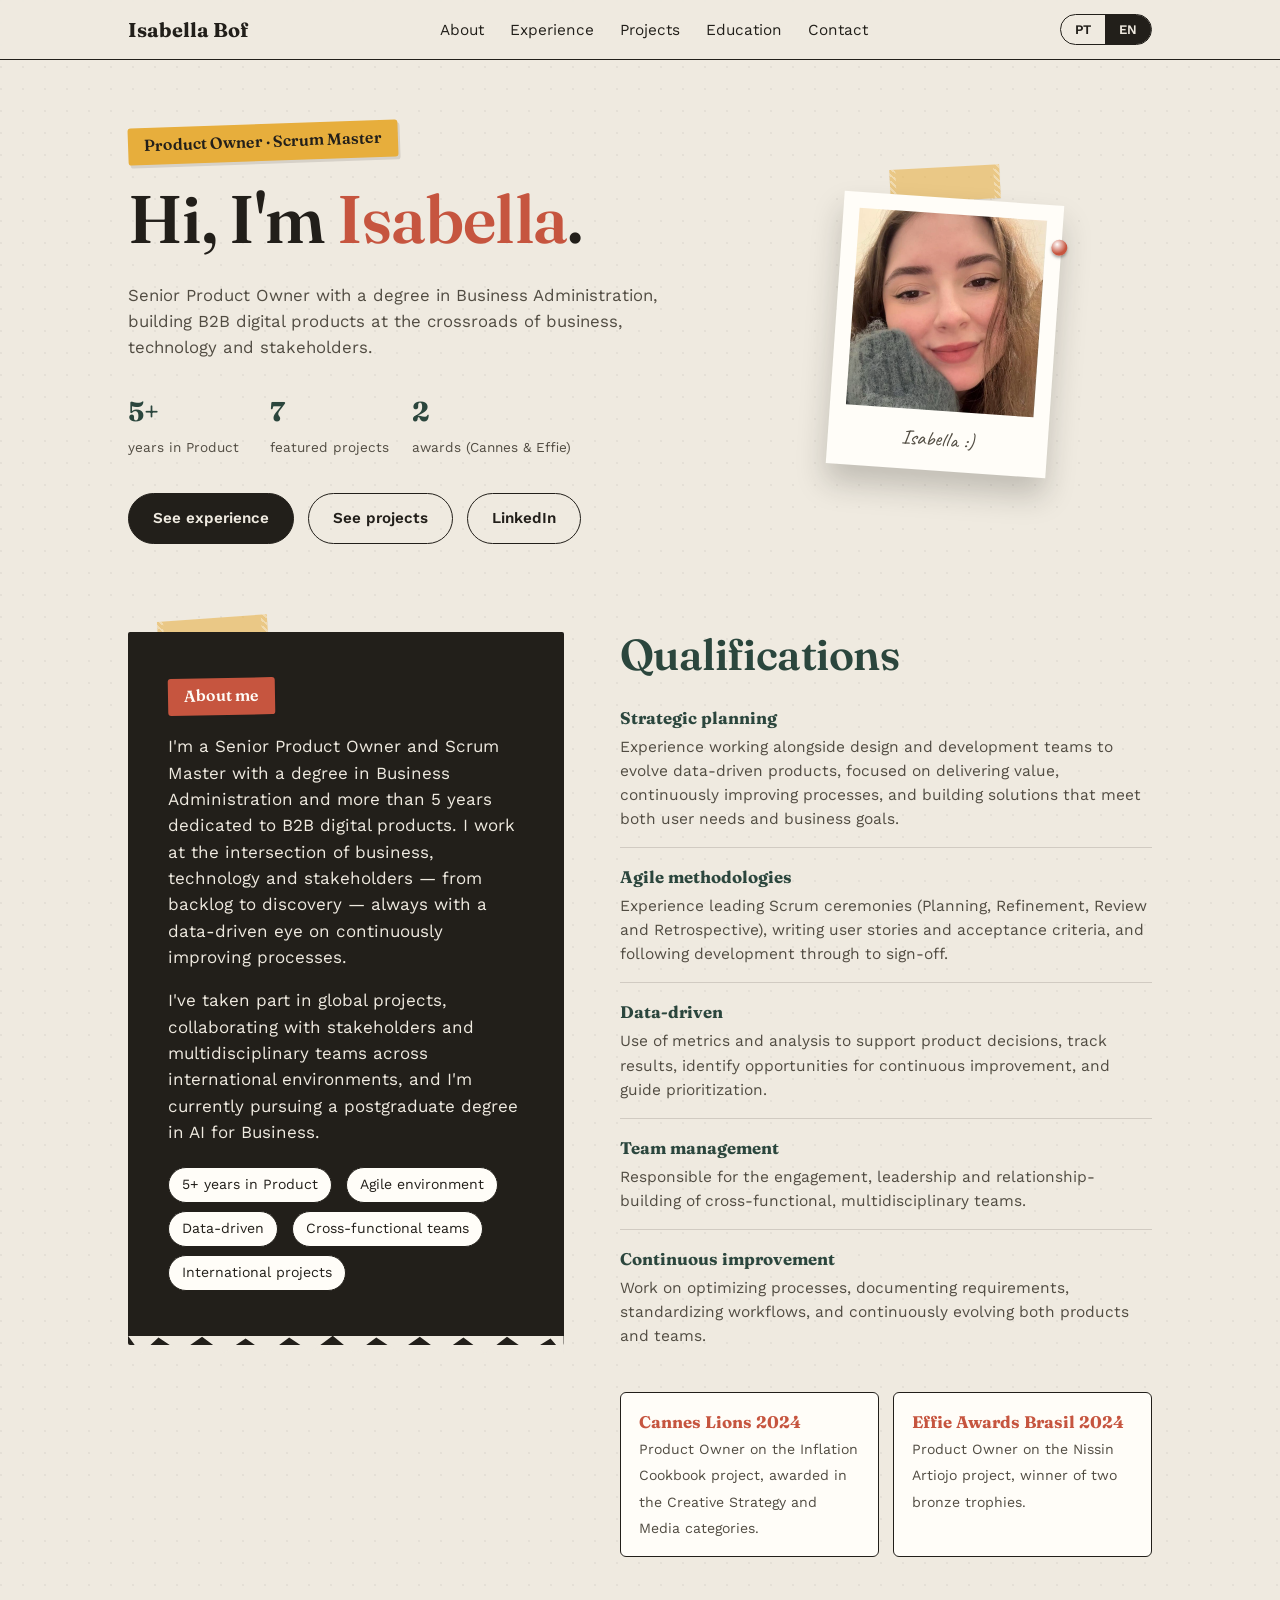
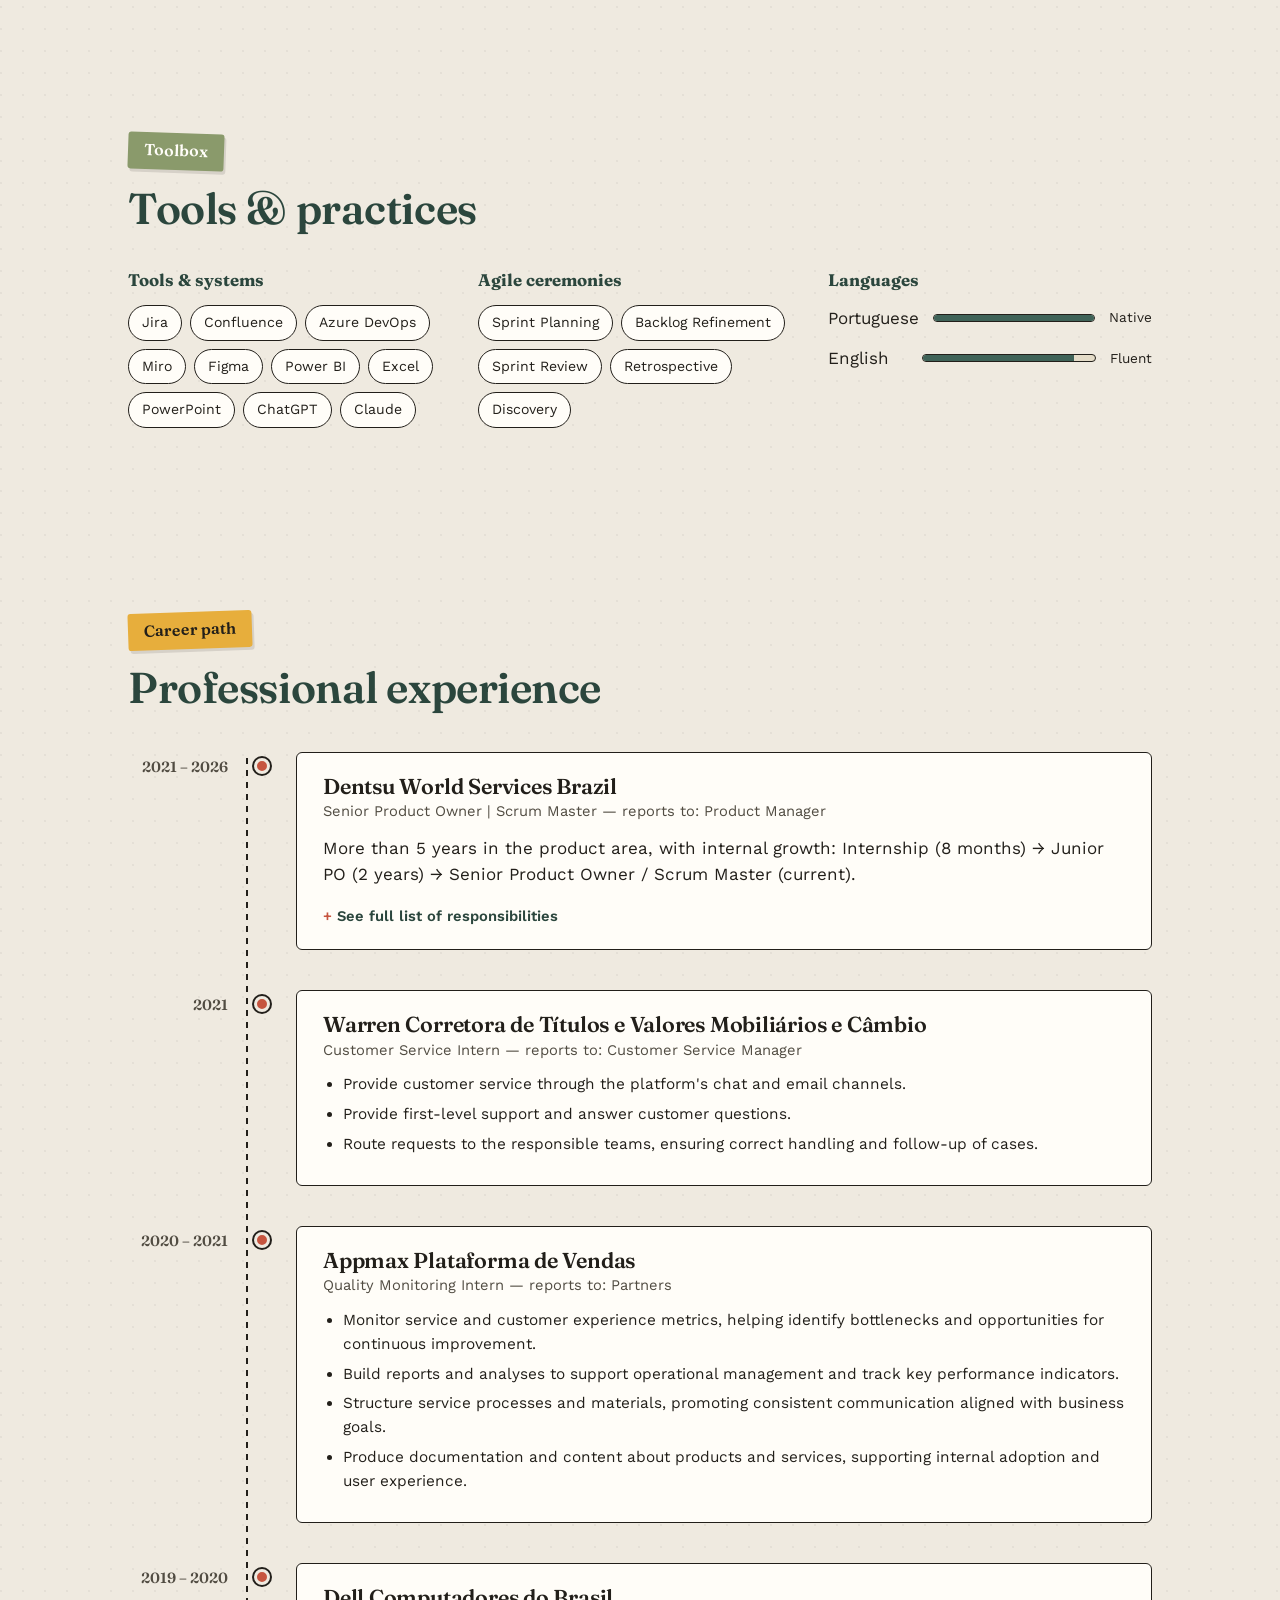
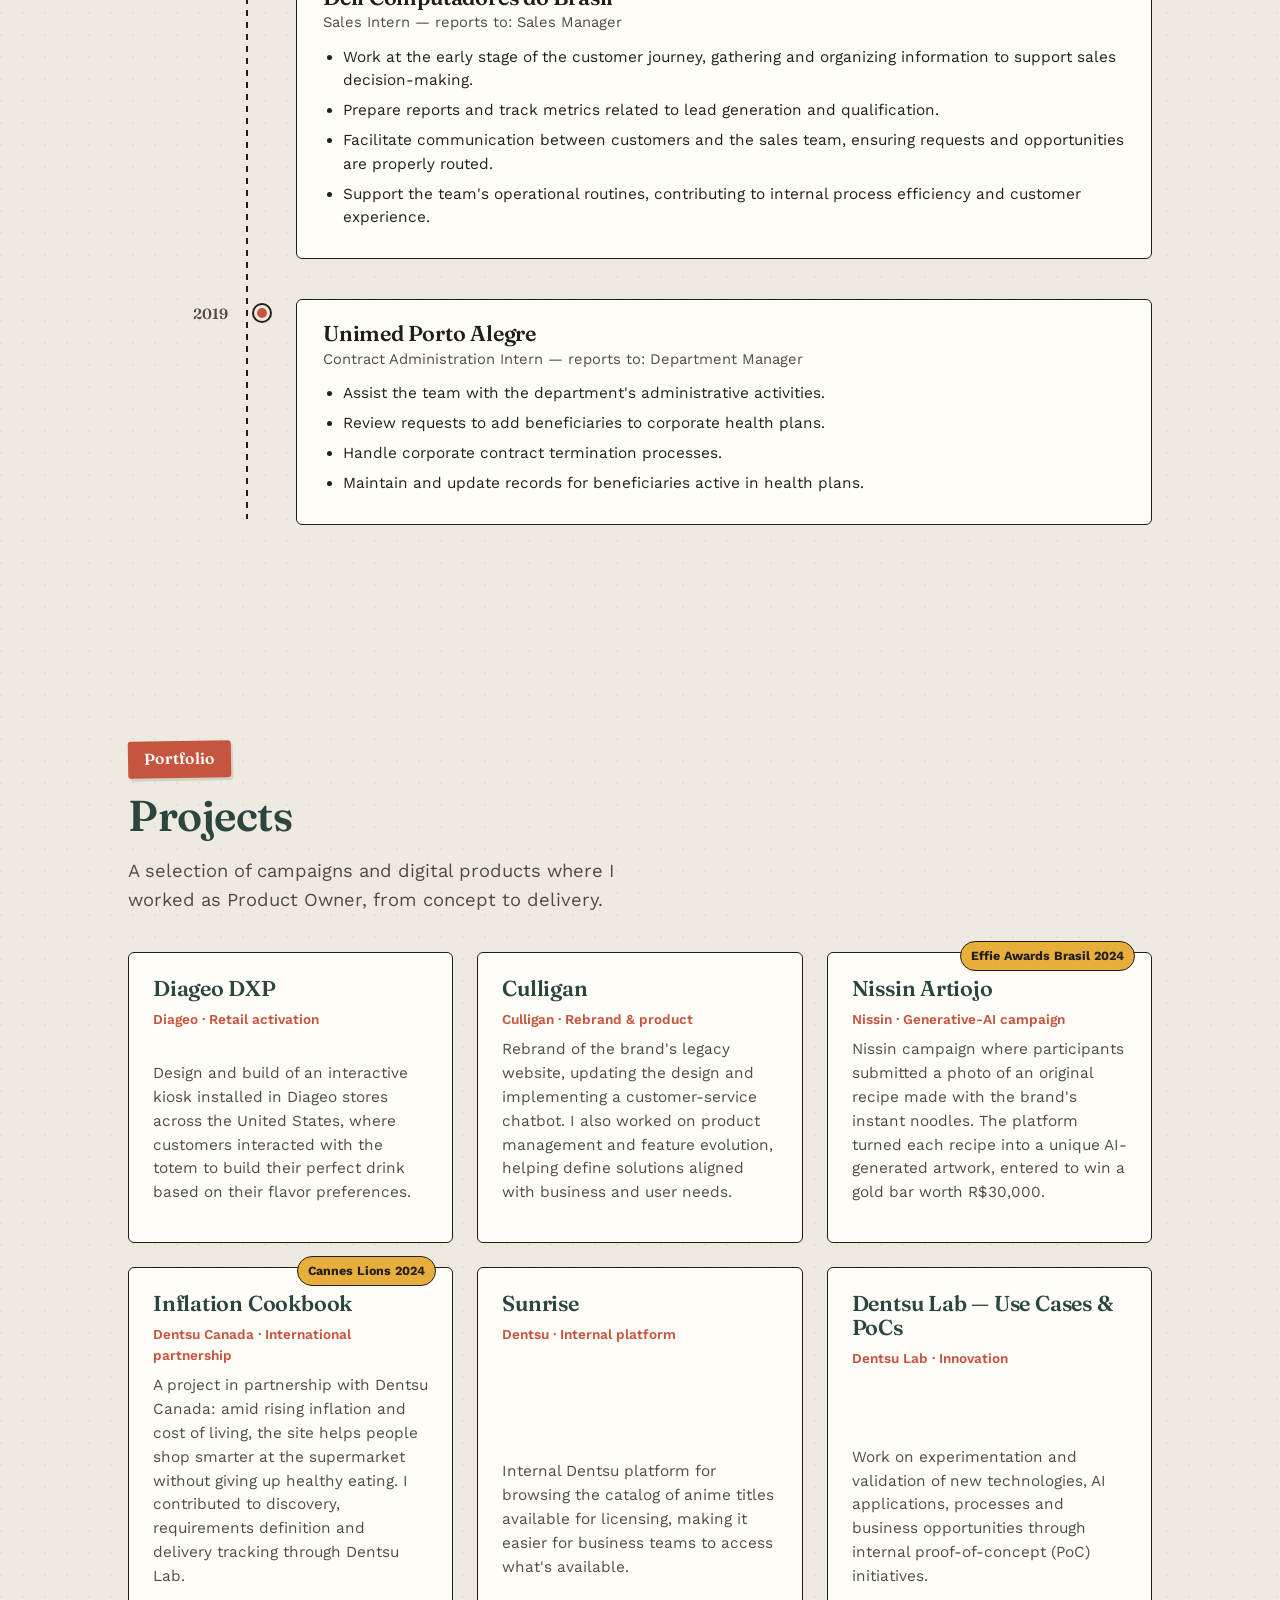
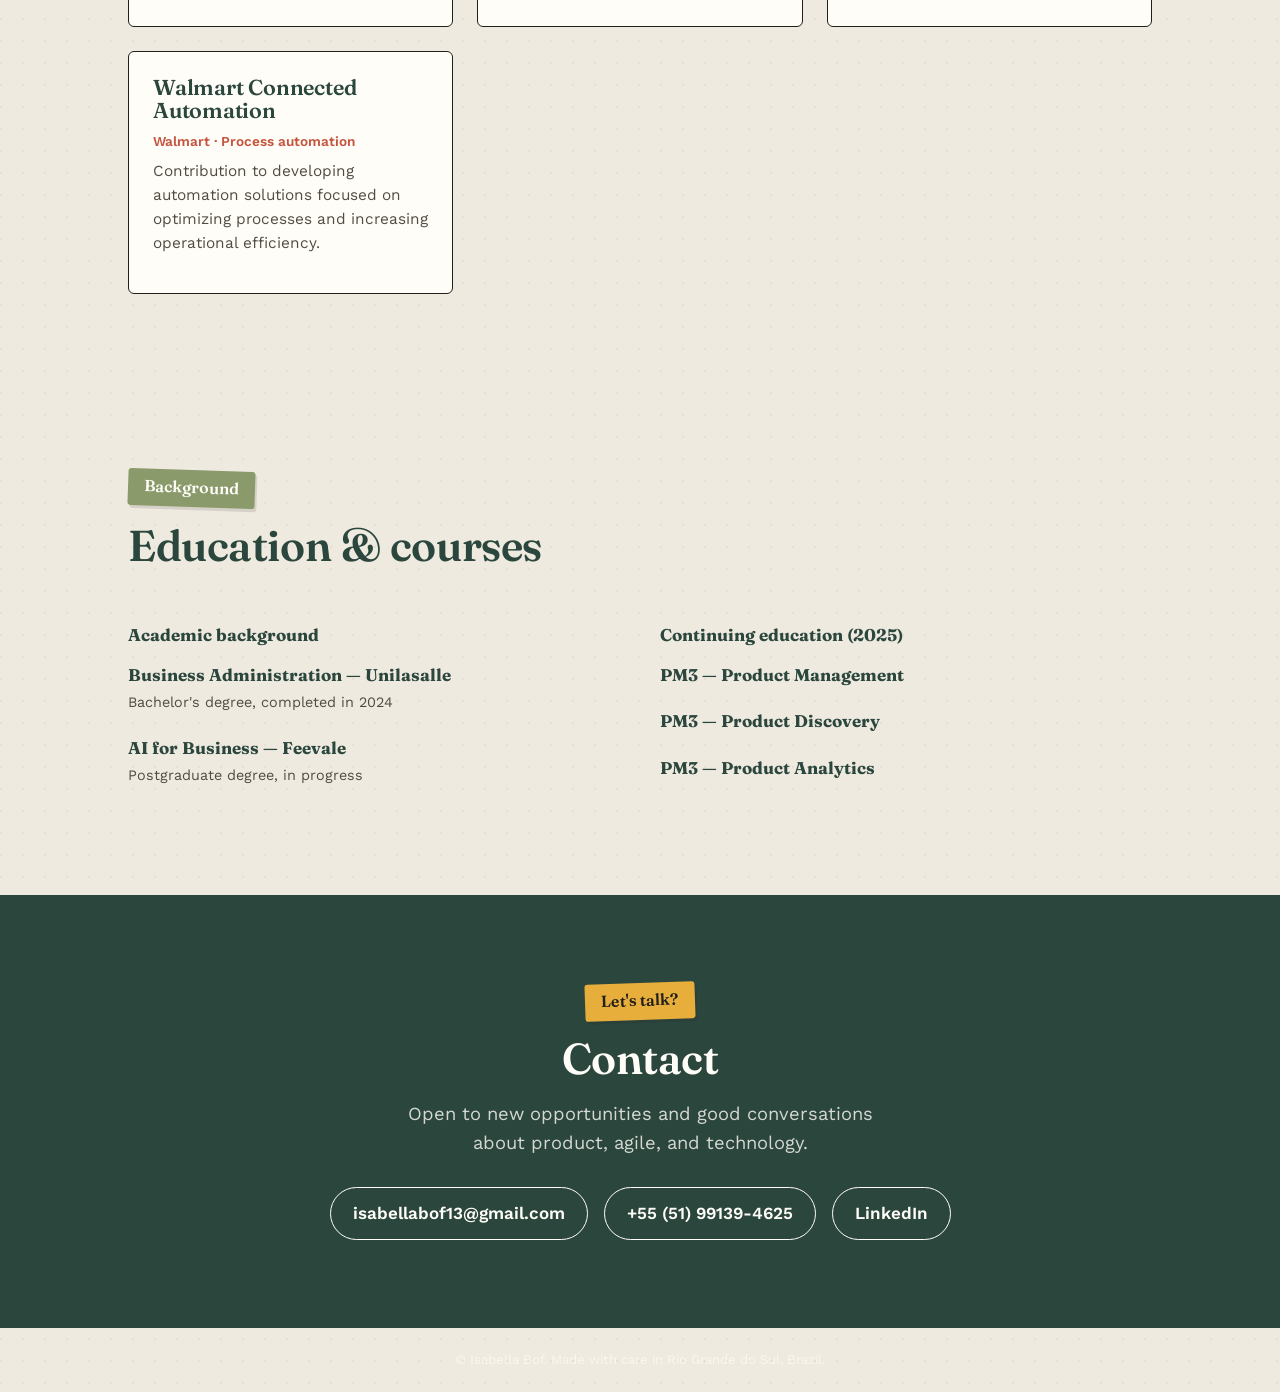
==== commit 0b00236a: "8" ====
--- a/index.html
+++ b/index.html
@@ -24,8 +24,8 @@
       <li><a href="#contato"><span data-lang="pt">Contato</span><span data-lang="en">Contact</span></a></li>
     </ul>
     <div class="lang-toggle" aria-label="Language switch">
-      <button type="button" data-lang="pt">PT</button>
-      <button type="button" data-lang="en">EN</button>
+      <button type="button" data-set-lang="pt">PT</button>
+      <button type="button" data-set-lang="en">EN</button>
     </div>
   </div>
 </nav>
--- a/css/style.css
+++ b/css/style.css
@@ -139,6 +139,7 @@
   padding: 6px 13px;
   border-radius: 999px;
   background: var(--white);
+  color: var(--ink);
   border: 1.5px solid var(--ink);
   margin: 0 8px 8px 0;
 }
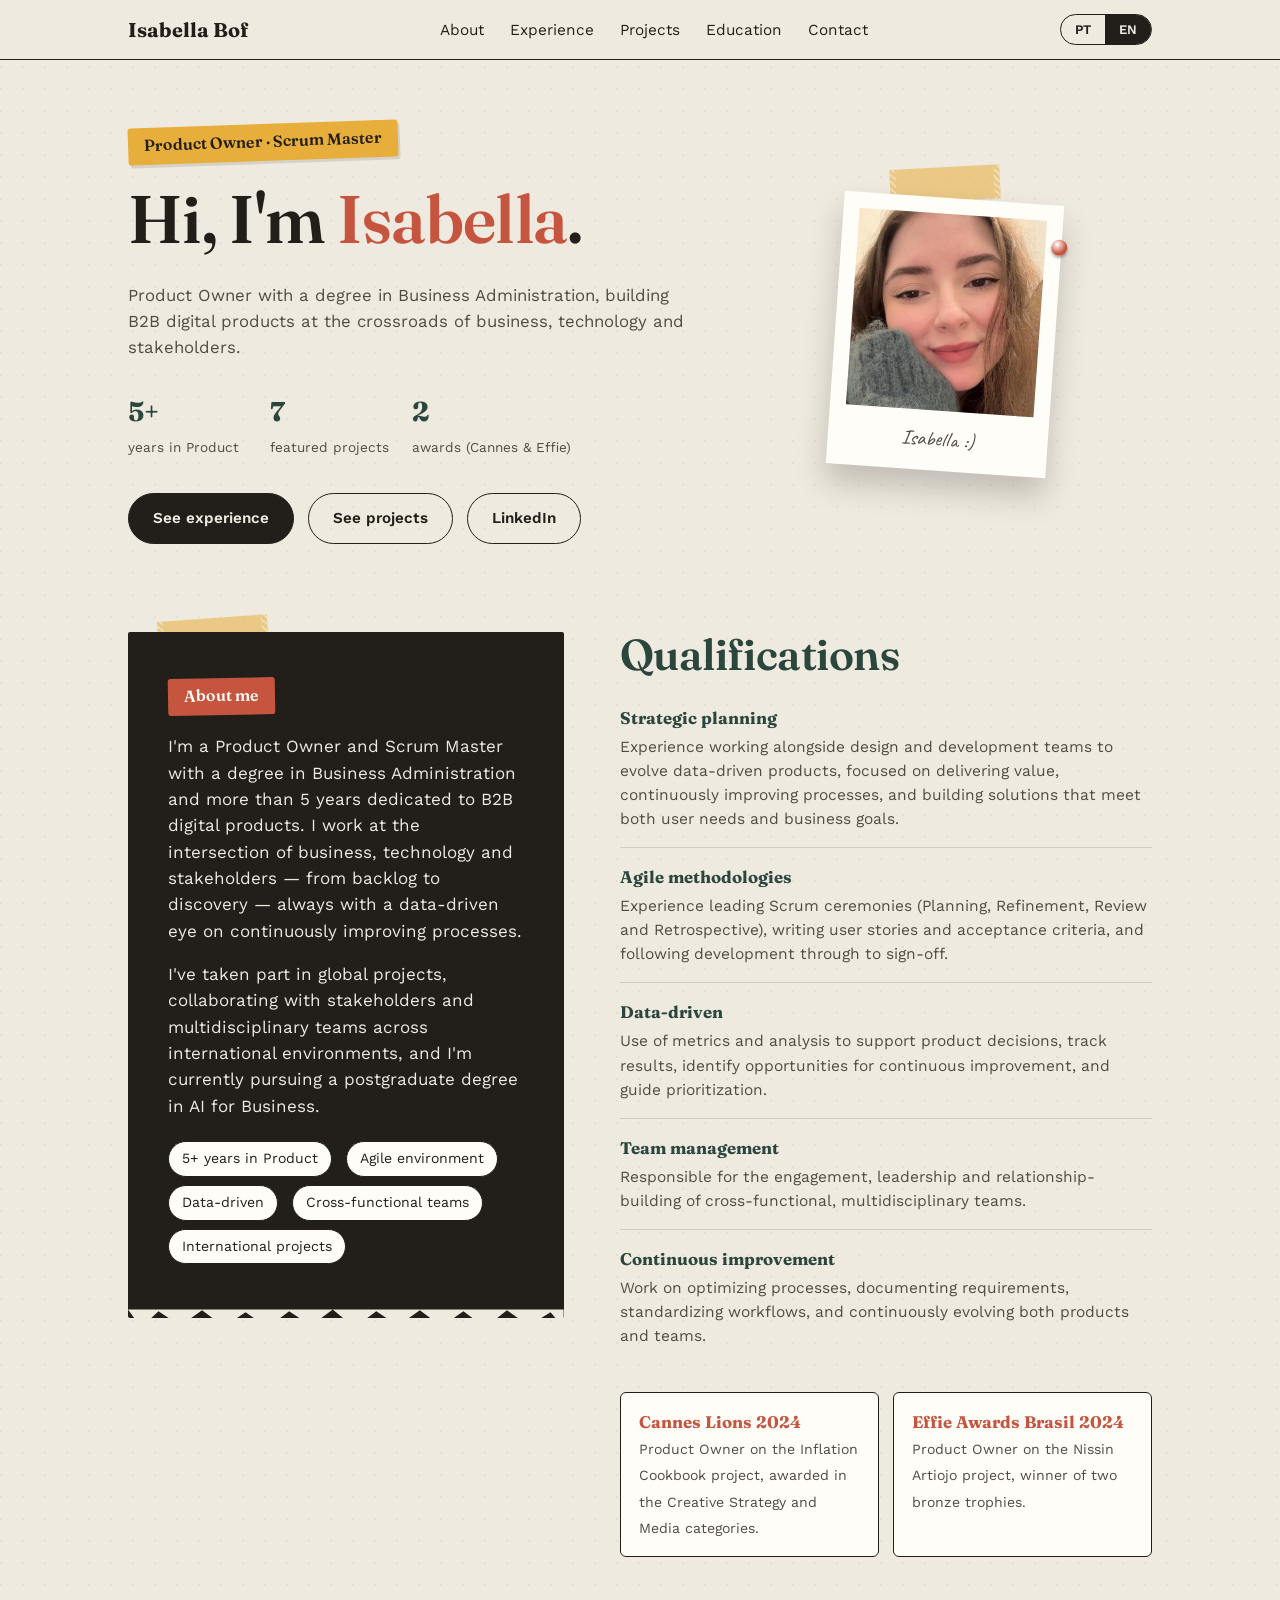
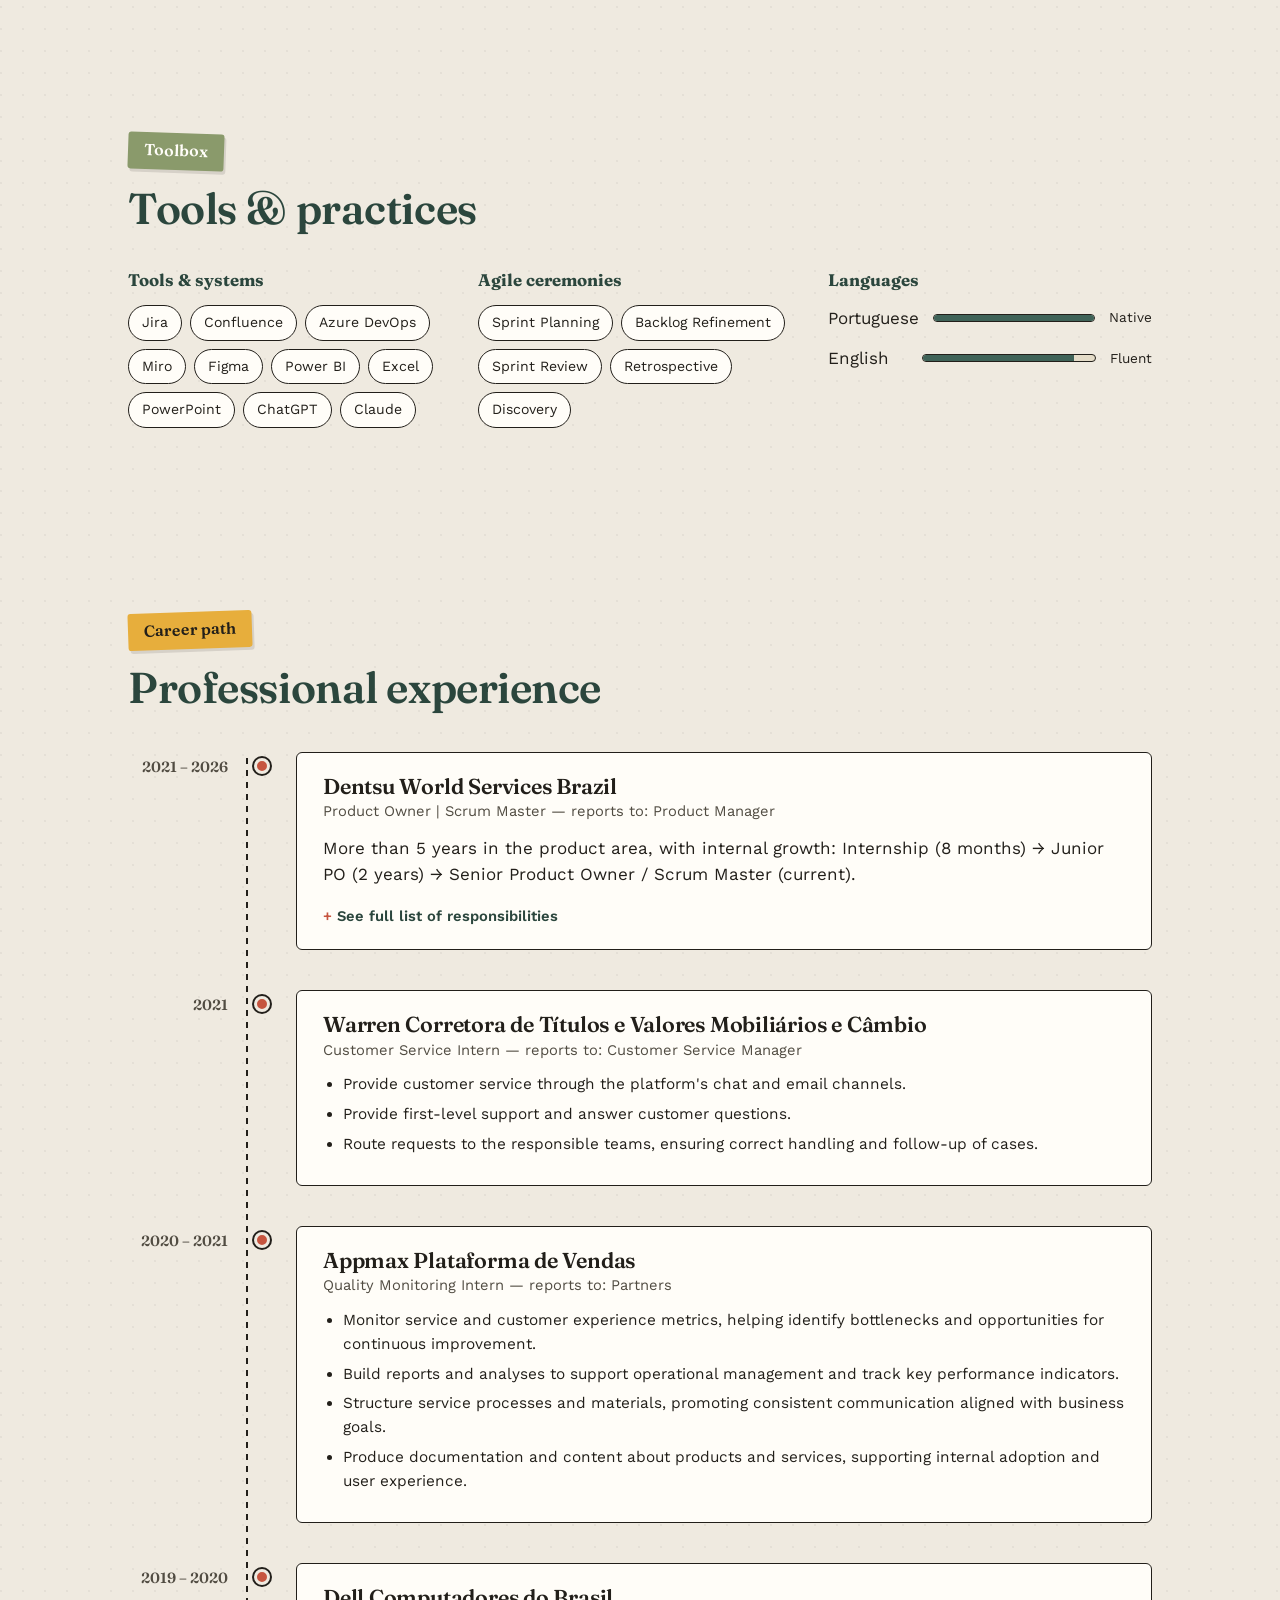
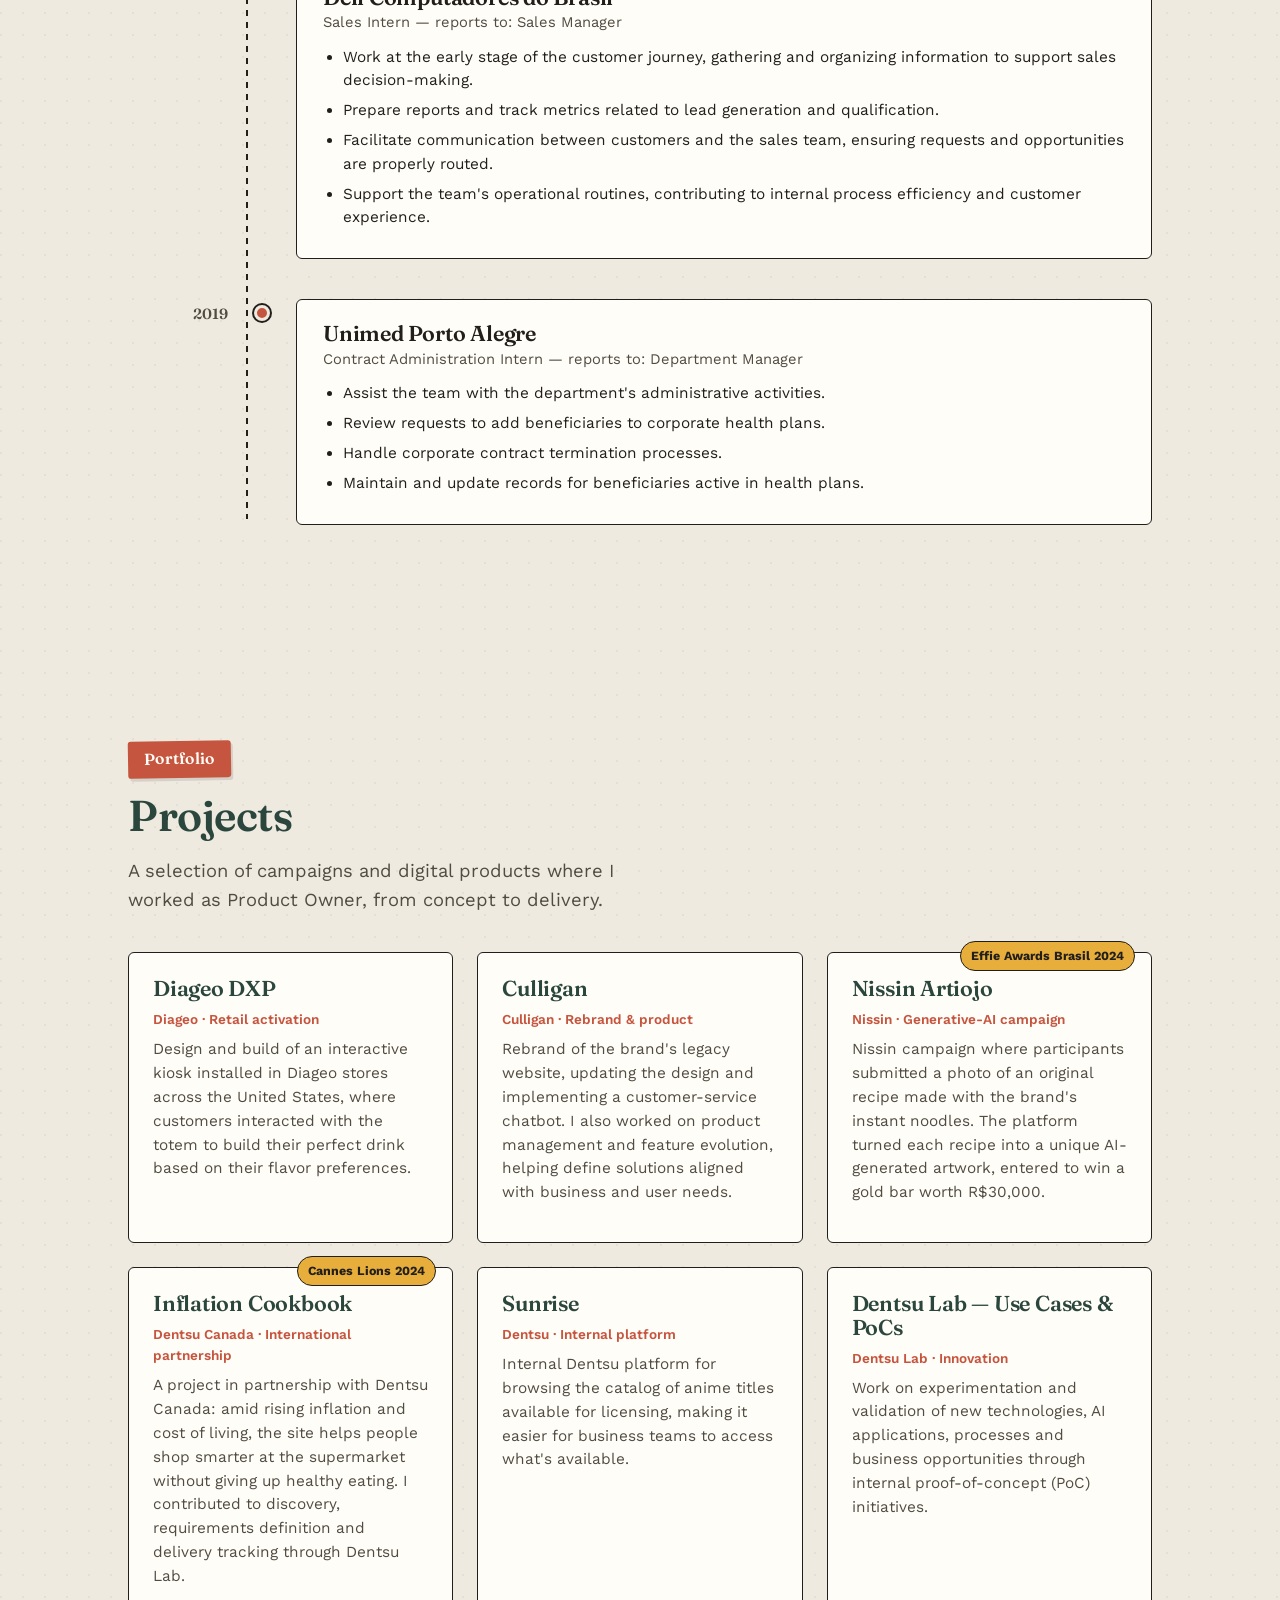
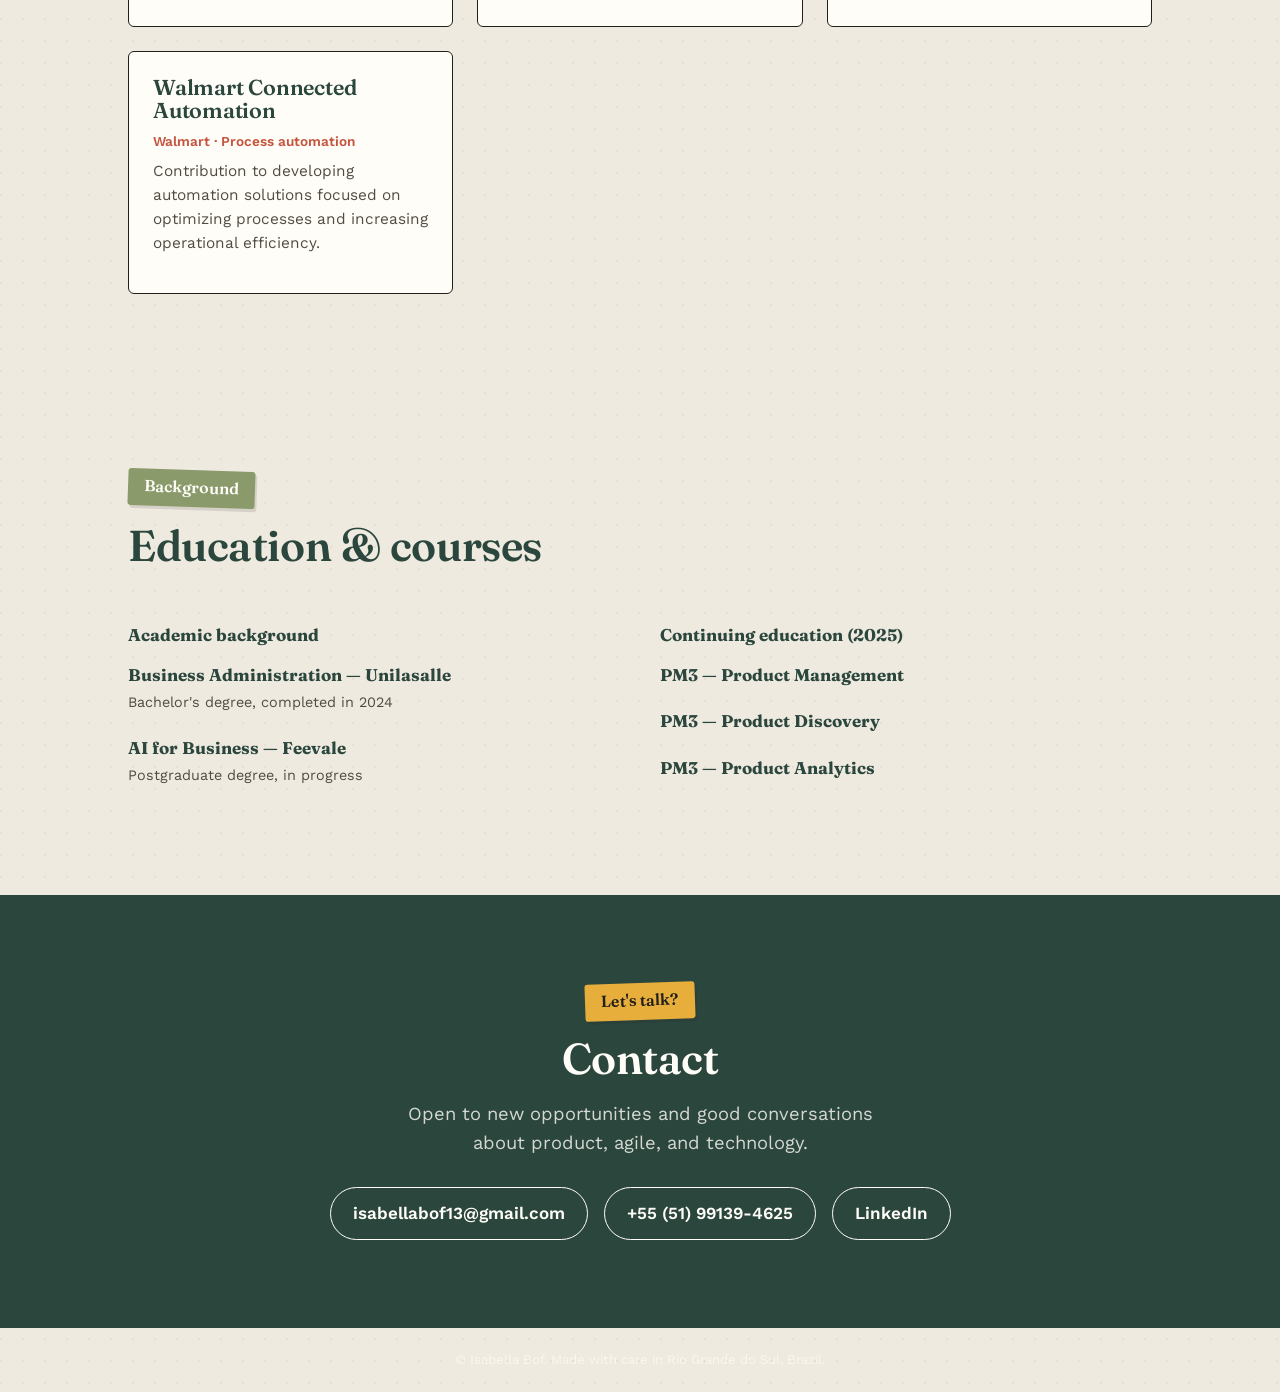
==== commit bf7cdfbe: "Update index.html" ====
--- a/index.html
+++ b/index.html
@@ -4,7 +4,7 @@
 <meta charset="UTF-8">
 <meta name="viewport" content="width=device-width, initial-scale=1.0">
 <title>Isabella Bof · Product Owner &amp; Scrum Master</title>
-<meta name="description" content="Isabella Bof — Product Owner Sênior e Scrum Master. Produtos digitais B2B, metodologias ágeis e projetos premiados em Cannes Lions e Effie Awards.">
+<meta name="description" content="Isabella Bof — Product Owner e Scrum Master. Produtos digitais B2B, metodologias ágeis e projetos premiados em Cannes Lions e Effie Awards.">
 <link rel="icon" href="data:,">
 <link rel="preconnect" href="https://fonts.googleapis.com">
 <link rel="preconnect" href="https://fonts.gstatic.com" crossorigin>
@@ -37,8 +37,8 @@
       <span class="sticker-label mustard">Product Owner &middot; Scrum Master</span>
       <h1 data-lang="pt">Oi, eu sou a <span>Isabella</span>.</h1>
       <h1 data-lang="en">Hi, I'm <span>Isabella</span>.</h1>
-      <p class="hero-role" data-lang="pt">Product Owner Sênior formada em Administração, construindo produtos digitais B2B entre negócio, tecnologia e stakeholders.</p>
-      <p class="hero-role" data-lang="en">Senior Product Owner with a degree in Business Administration, building B2B digital products at the crossroads of business, technology and stakeholders.</p>
+      <p class="hero-role" data-lang="pt">Product Owner formada em Administração, construindo produtos digitais B2B entre negócio, tecnologia e stakeholders.</p>
+      <p class="hero-role" data-lang="en">Product Owner with a degree in Business Administration, building B2B digital products at the crossroads of business, technology and stakeholders.</p>
 
       <div class="stat-row">
         <div class="stat"><b>5+</b><span data-lang="pt">anos em Produto</span><span data-lang="en">years in Product</span></div>
@@ -71,8 +71,8 @@
       <div class="tape"></div>
       <div class="torn-panel">
         <span class="sticker-label coral"><span data-lang="pt">Sobre mim</span><span data-lang="en">About me</span></span>
-        <p data-lang="pt" style="margin-top:18px;">Sou Product Owner Sênior e Scrum Master, formada em Administração, com mais de 5 anos dedicados a produtos digitais B2B. Atuo na ponte entre negócio, tecnologia e stakeholders — do backlog ao discovery — sempre com um olhar orientado a dados e à evolução contínua dos processos.</p>
-        <p data-lang="en" style="margin-top:18px;">I'm a Senior Product Owner and Scrum Master with a degree in Business Administration and more than 5 years dedicated to B2B digital products. I work at the intersection of business, technology and stakeholders — from backlog to discovery — always with a data-driven eye on continuously improving processes.</p>
+        <p data-lang="pt" style="margin-top:18px;">Sou Product Owner e Scrum Master, formada em Administração, com mais de 5 anos dedicados a produtos digitais B2B. Atuo na ponte entre negócio, tecnologia e stakeholders — do backlog ao discovery — sempre com um olhar orientado a dados e à evolução contínua dos processos.</p>
+        <p data-lang="en" style="margin-top:18px;">I'm a Product Owner and Scrum Master with a degree in Business Administration and more than 5 years dedicated to B2B digital products. I work at the intersection of business, technology and stakeholders — from backlog to discovery — always with a data-driven eye on continuously improving processes.</p>
         <p data-lang="pt">Já participei de projetos globais, colaborando com stakeholders e equipes multidisciplinares em ambientes internacionais, e atualmente curso uma pós-graduação em Inteligência Artificial nos Negócios.</p>
         <p data-lang="en">I've taken part in global projects, collaborating with stakeholders and multidisciplinary teams across international environments, and I'm currently pursuing a postgraduate degree in AI for Business.</p>
         <div style="margin-top:22px;">
@@ -214,8 +214,8 @@
         <div class="tl-dot"></div>
         <div class="tl-card">
           <h3>Dentsu World Services Brazil</h3>
-          <p class="tl-role" data-lang="pt">Product Owner Sênior | Scrum Master — reporte: Product Manager</p>
-          <p class="tl-role" data-lang="en">Senior Product Owner | Scrum Master — reports to: Product Manager</p>
+          <p class="tl-role" data-lang="pt">Product Owner | Scrum Master — reporte: Product Manager</p>
+          <p class="tl-role" data-lang="en">Product Owner | Scrum Master — reports to: Product Manager</p>
           <p data-lang="pt">Mais de 5 anos na área de produtos, com trajetória interna: Estágio (8 meses) → PO Jr (2 anos) → Product Owner Sênior / Scrum Master (atual).</p>
           <p data-lang="en">More than 5 years in the product area, with internal growth: Internship (8 months) → Junior PO (2 years) → Senior Product Owner / Scrum Master (current).</p>
 
--- a/css/style.css
+++ b/css/style.css
@@ -342,8 +342,10 @@
   position:relative;
 }
 @media (max-width:640px){
-  .tl-item{ grid-template-columns: 0px 28px 1fr; }
+  .tl-item{ grid-template-columns: 28px 1fr; }
   .tl-date{ display:none; }
+  .tl-dot{ grid-column: 1; }
+  .tl-card{ grid-column: 2; }
 }
 .tl-date{
   font-family: var(--serif); font-weight:600; color: var(--ink-soft); font-size:.92rem;
@@ -401,8 +403,7 @@
 }
 .project-card h3{ color: var(--teal-dark); }
 .project-card .client{
-  font-size:.85rem; text-transform: none; color: var(--coral); font-weight:600; margin-bottom:8px;
-}
+  font-size:.85rem; text-transform: none; color: var(--coral); font-weight:600; margin-bottom:8px; flex: none; }
 .project-card p{ color: var(--ink-soft); font-size:.96rem; flex:1; }
 
 /* ============================================================
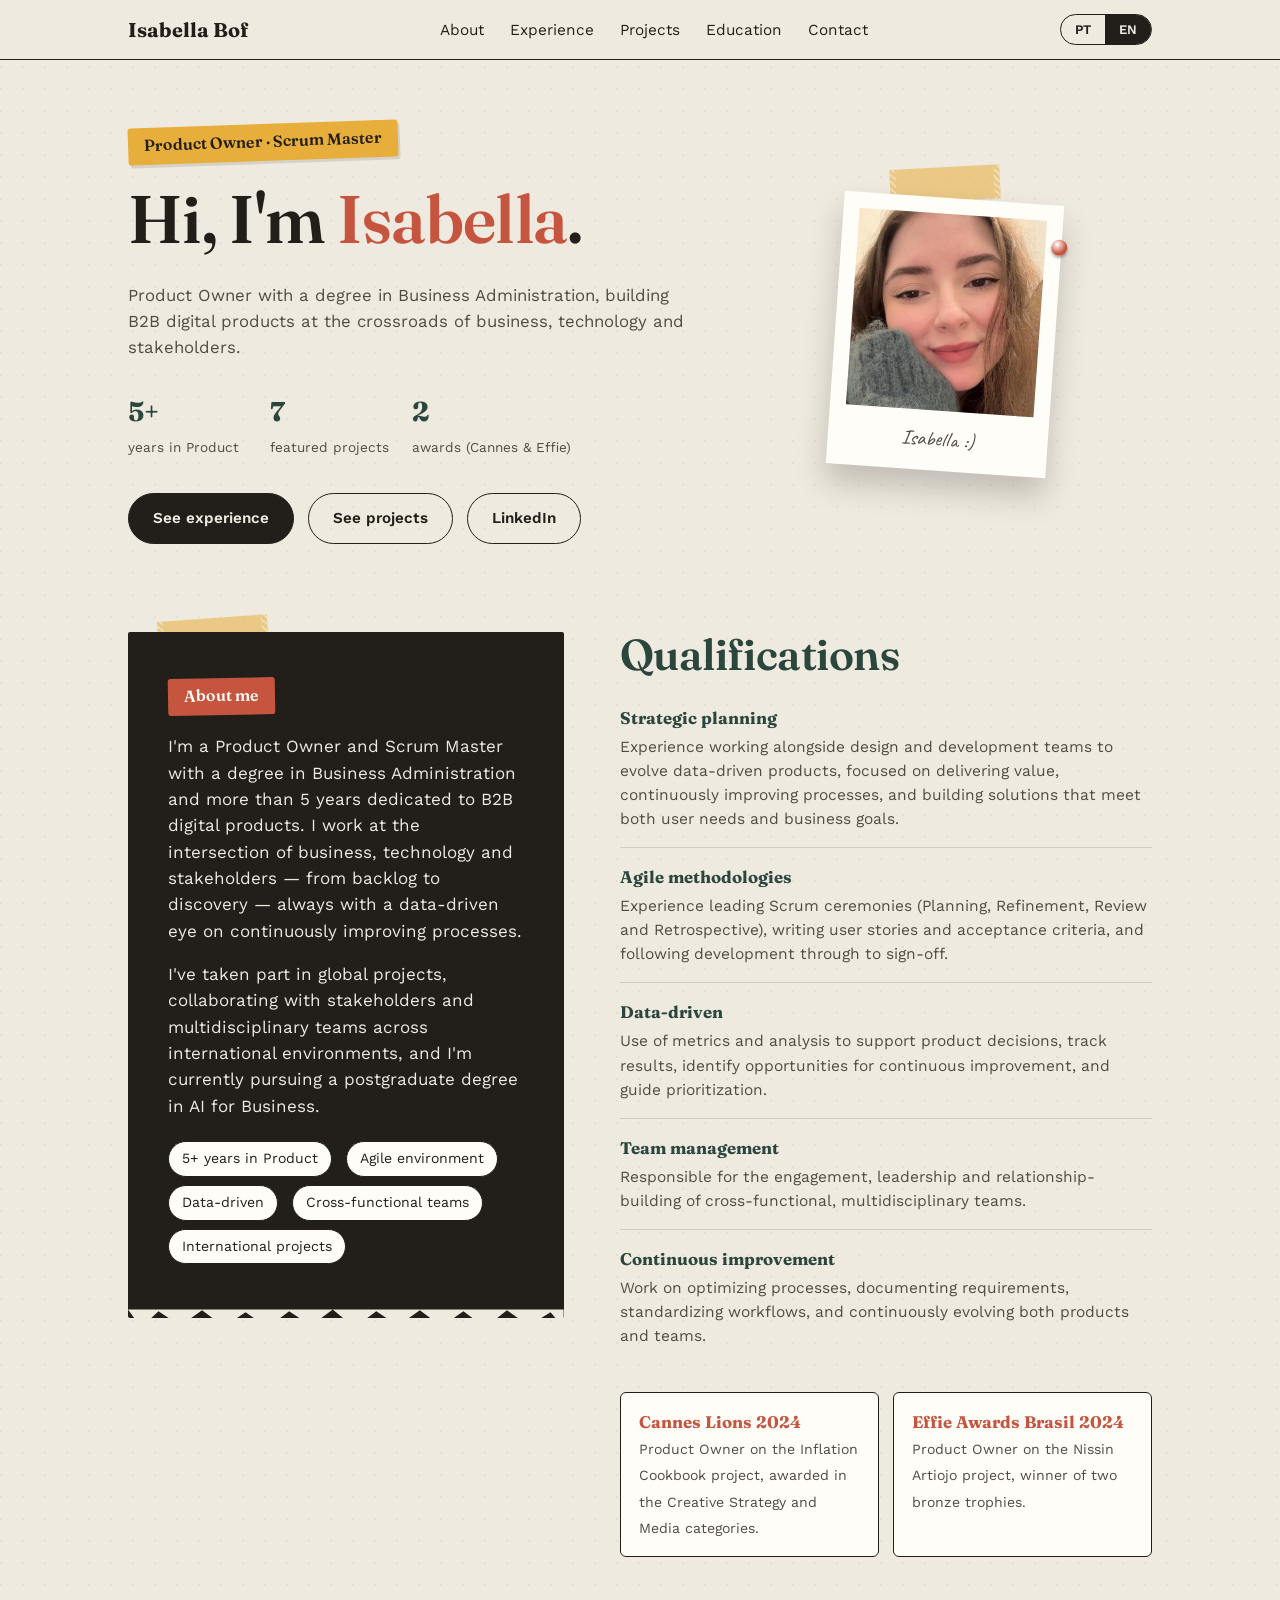
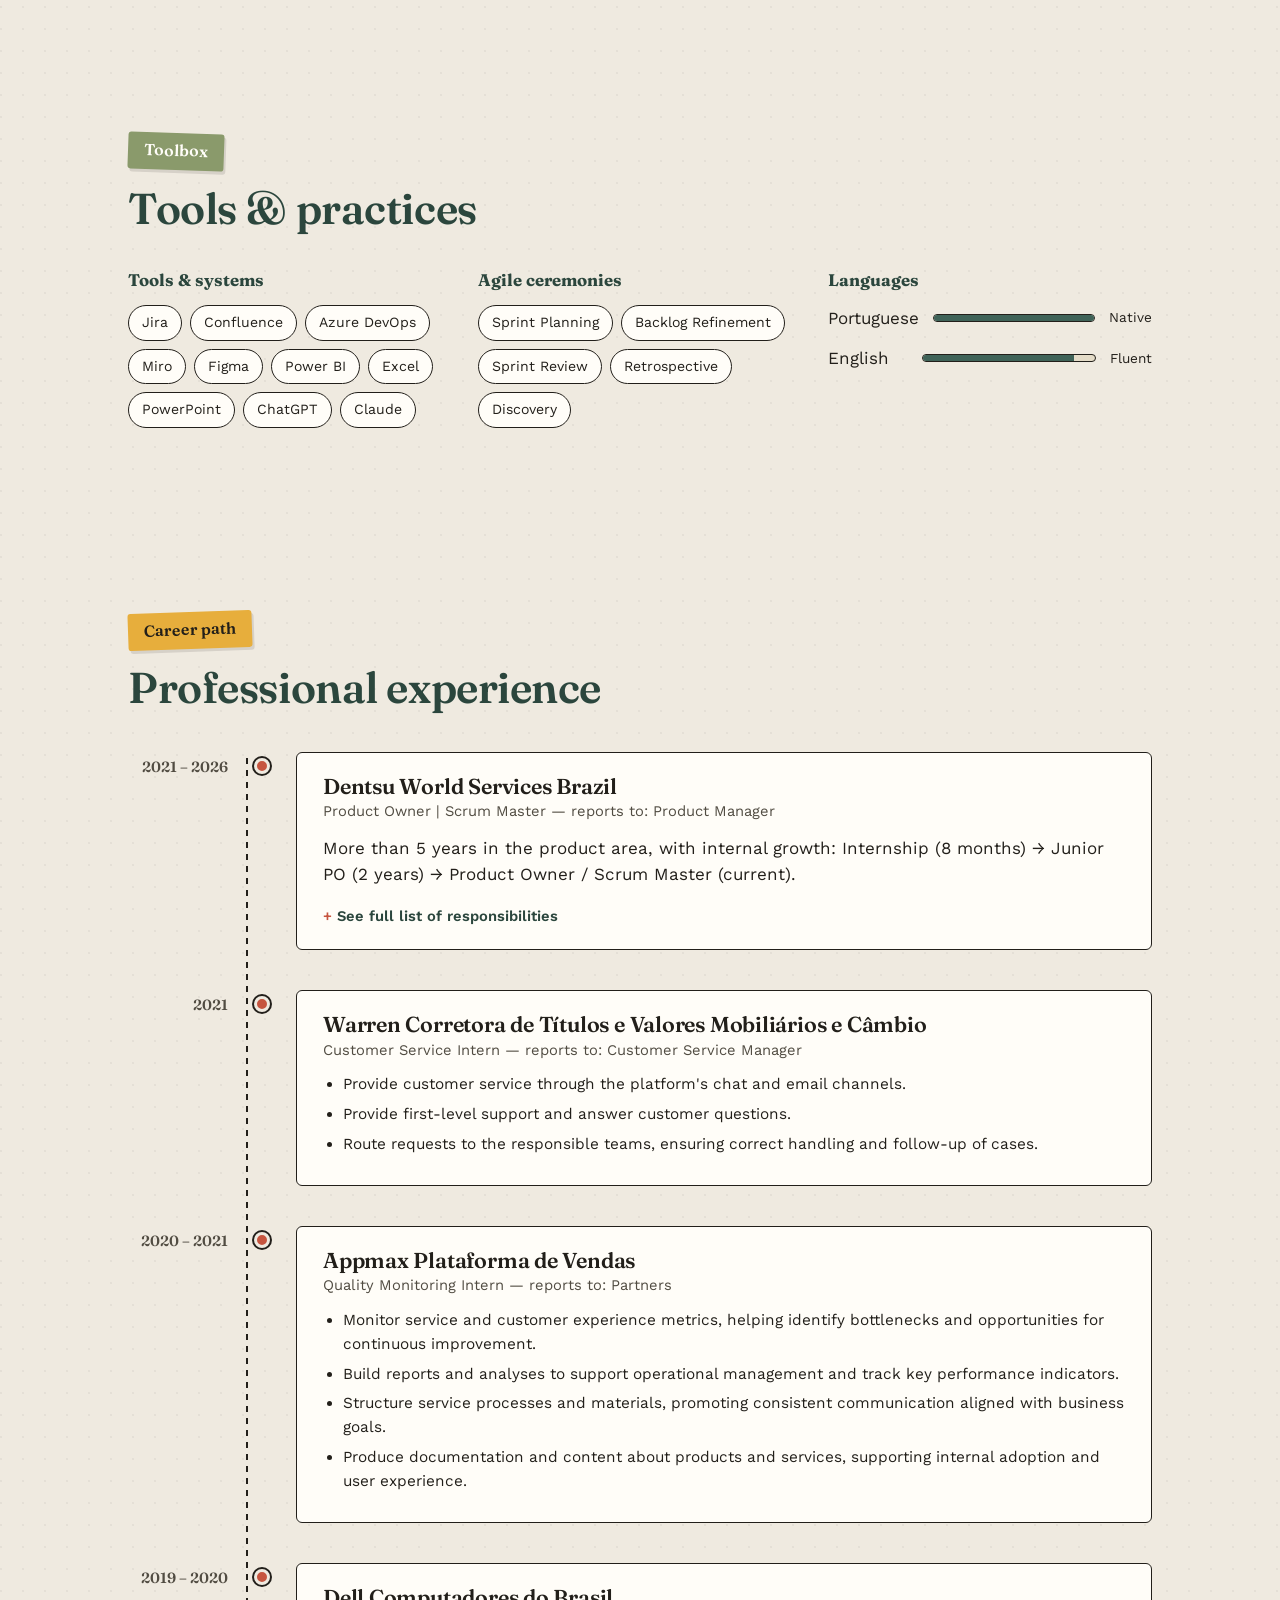
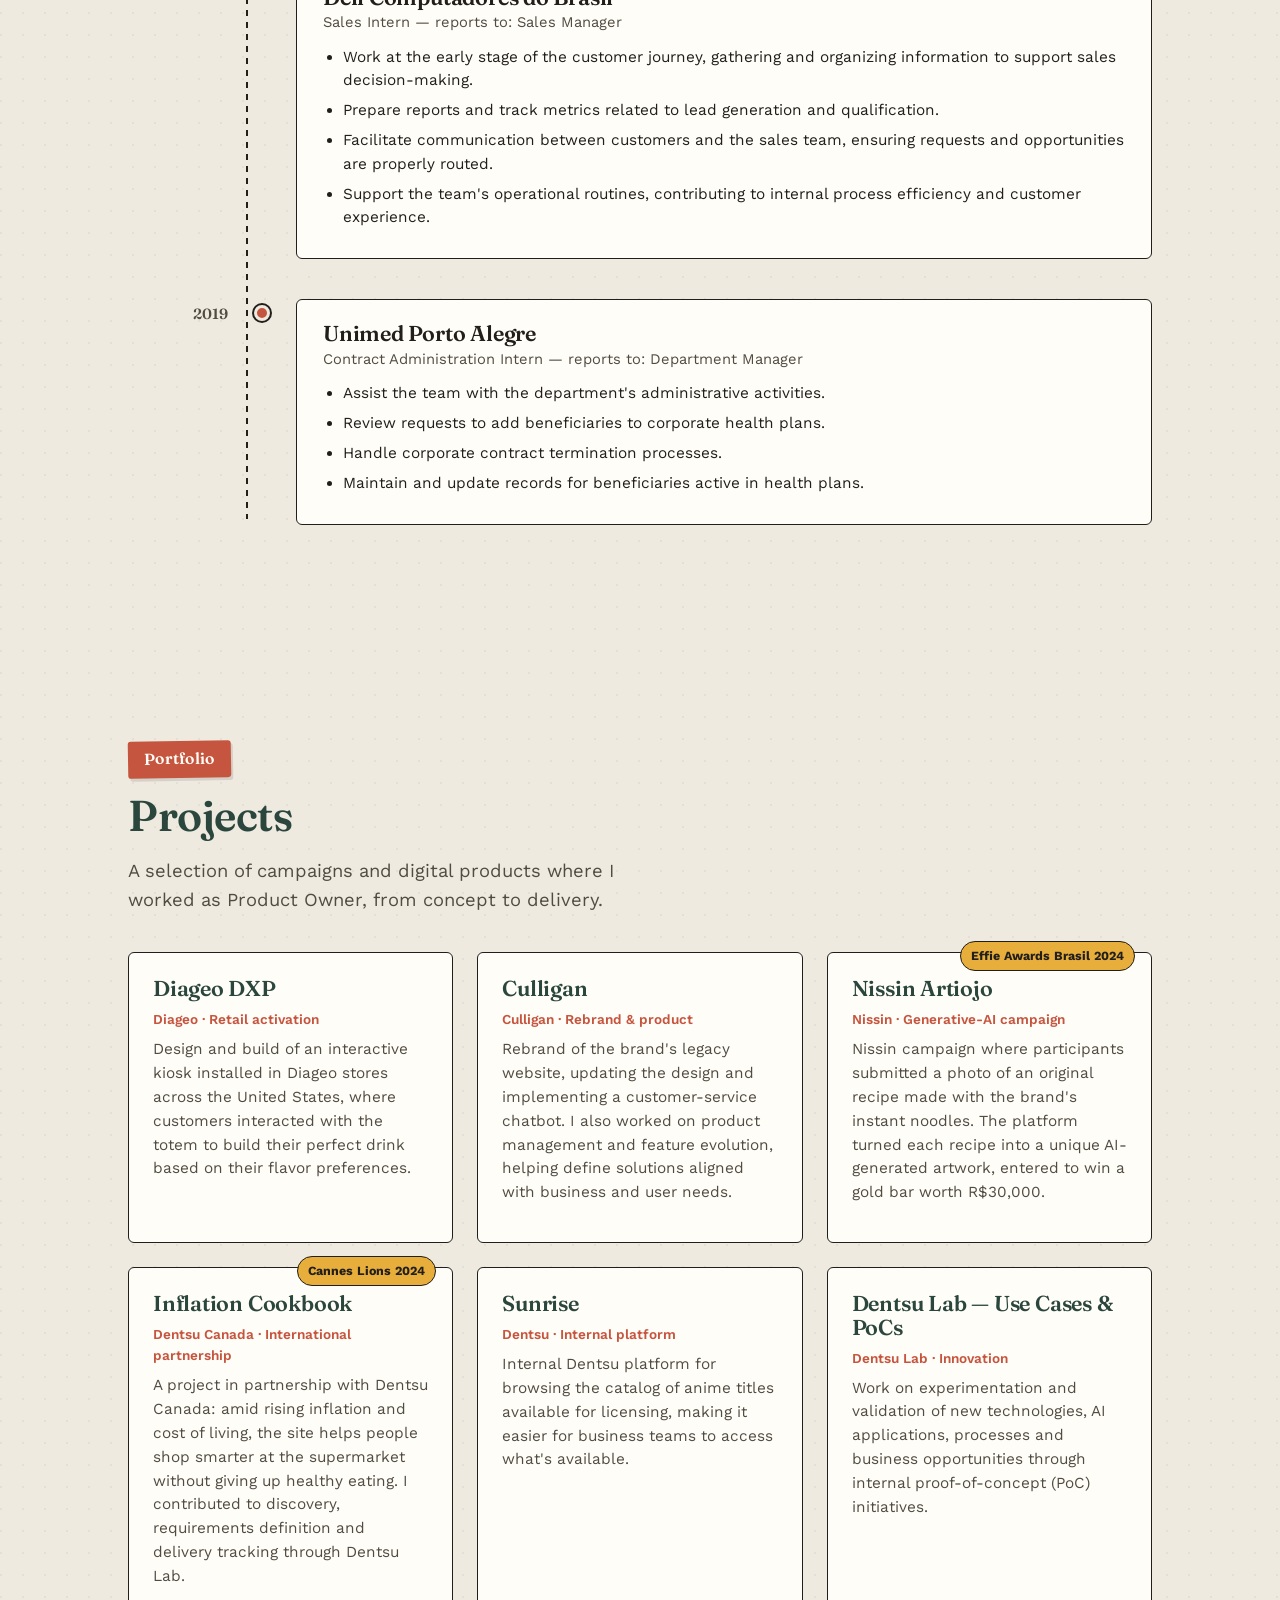
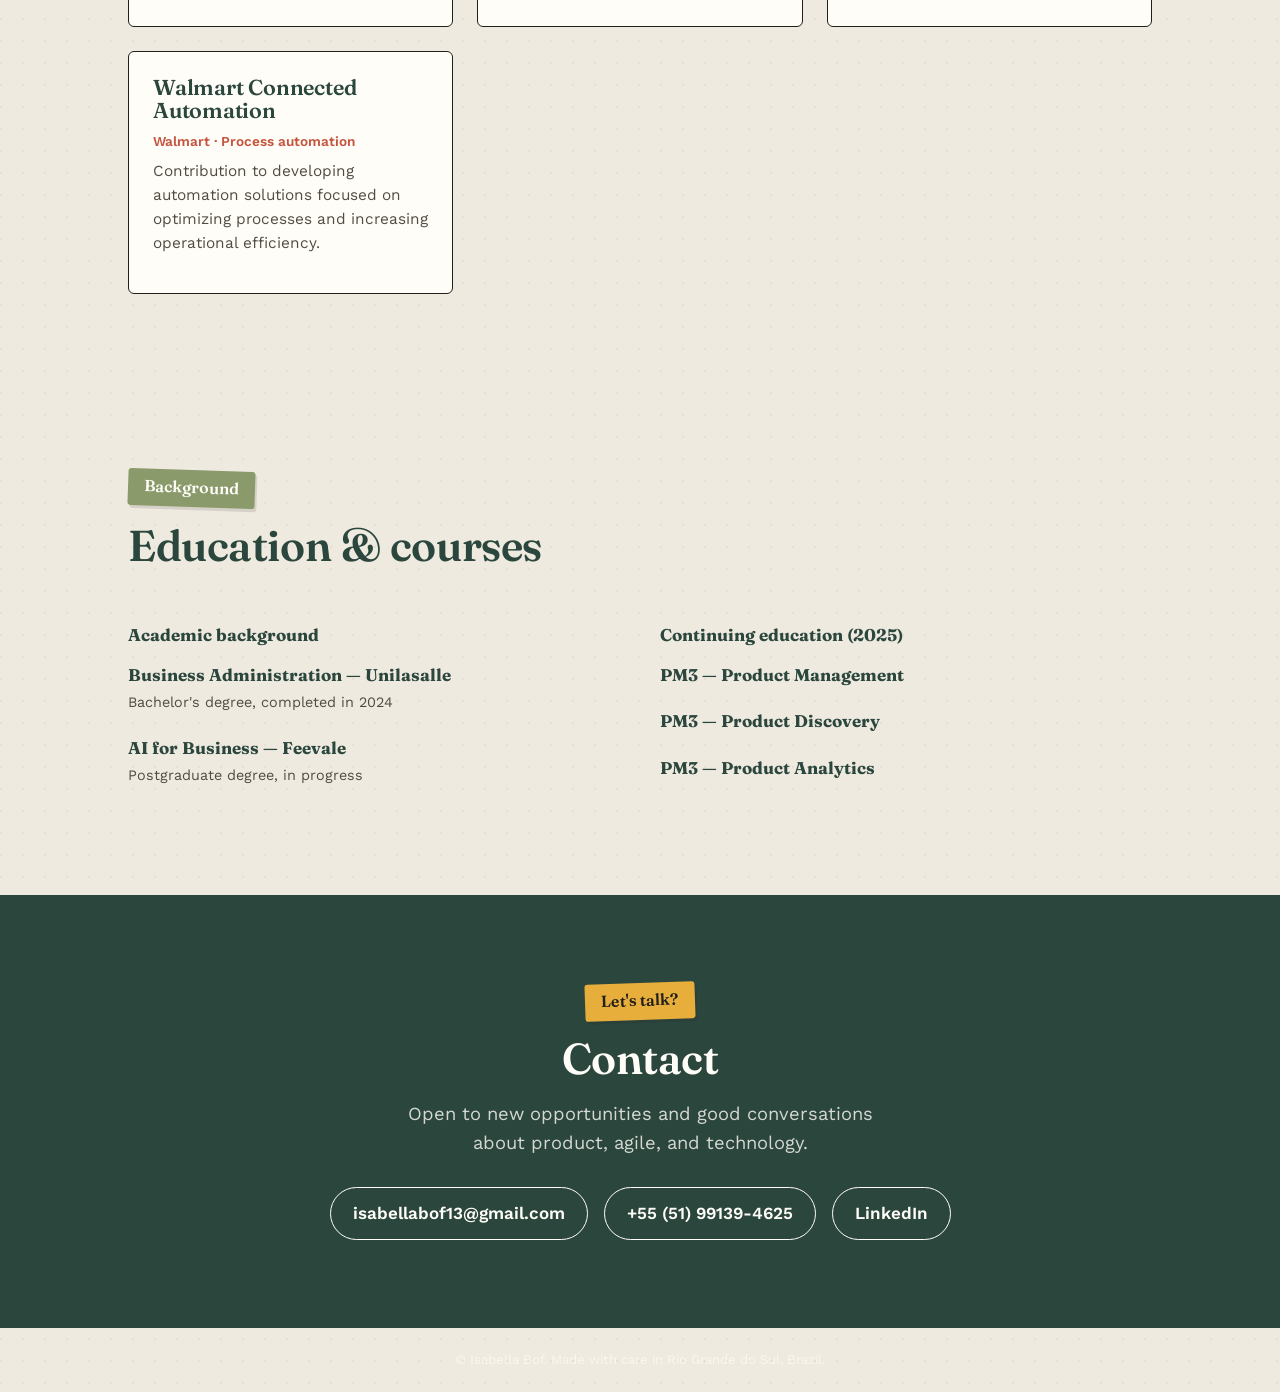
==== commit fc74396c: "Update index.html" ====
--- a/index.html
+++ b/index.html
@@ -216,8 +216,8 @@
           <h3>Dentsu World Services Brazil</h3>
           <p class="tl-role" data-lang="pt">Product Owner | Scrum Master — reporte: Product Manager</p>
           <p class="tl-role" data-lang="en">Product Owner | Scrum Master — reports to: Product Manager</p>
-          <p data-lang="pt">Mais de 5 anos na área de produtos, com trajetória interna: Estágio (8 meses) → PO Jr (2 anos) → Product Owner Sênior / Scrum Master (atual).</p>
-          <p data-lang="en">More than 5 years in the product area, with internal growth: Internship (8 months) → Junior PO (2 years) → Senior Product Owner / Scrum Master (current).</p>
+          <p data-lang="pt">Mais de 5 anos na área de produtos, com trajetória interna: Estágio (8 meses) → PO Jr (2 anos) → Product Owner / Scrum Master (atual).</p>
+          <p data-lang="en">More than 5 years in the product area, with internal growth: Internship (8 months) → Junior PO (2 years) → Product Owner / Scrum Master (current).</p>
 
           <details>
             <summary><span data-lang="pt">Ver responsabilidades completas</span><span data-lang="en">See full list of responsibilities</span></summary>
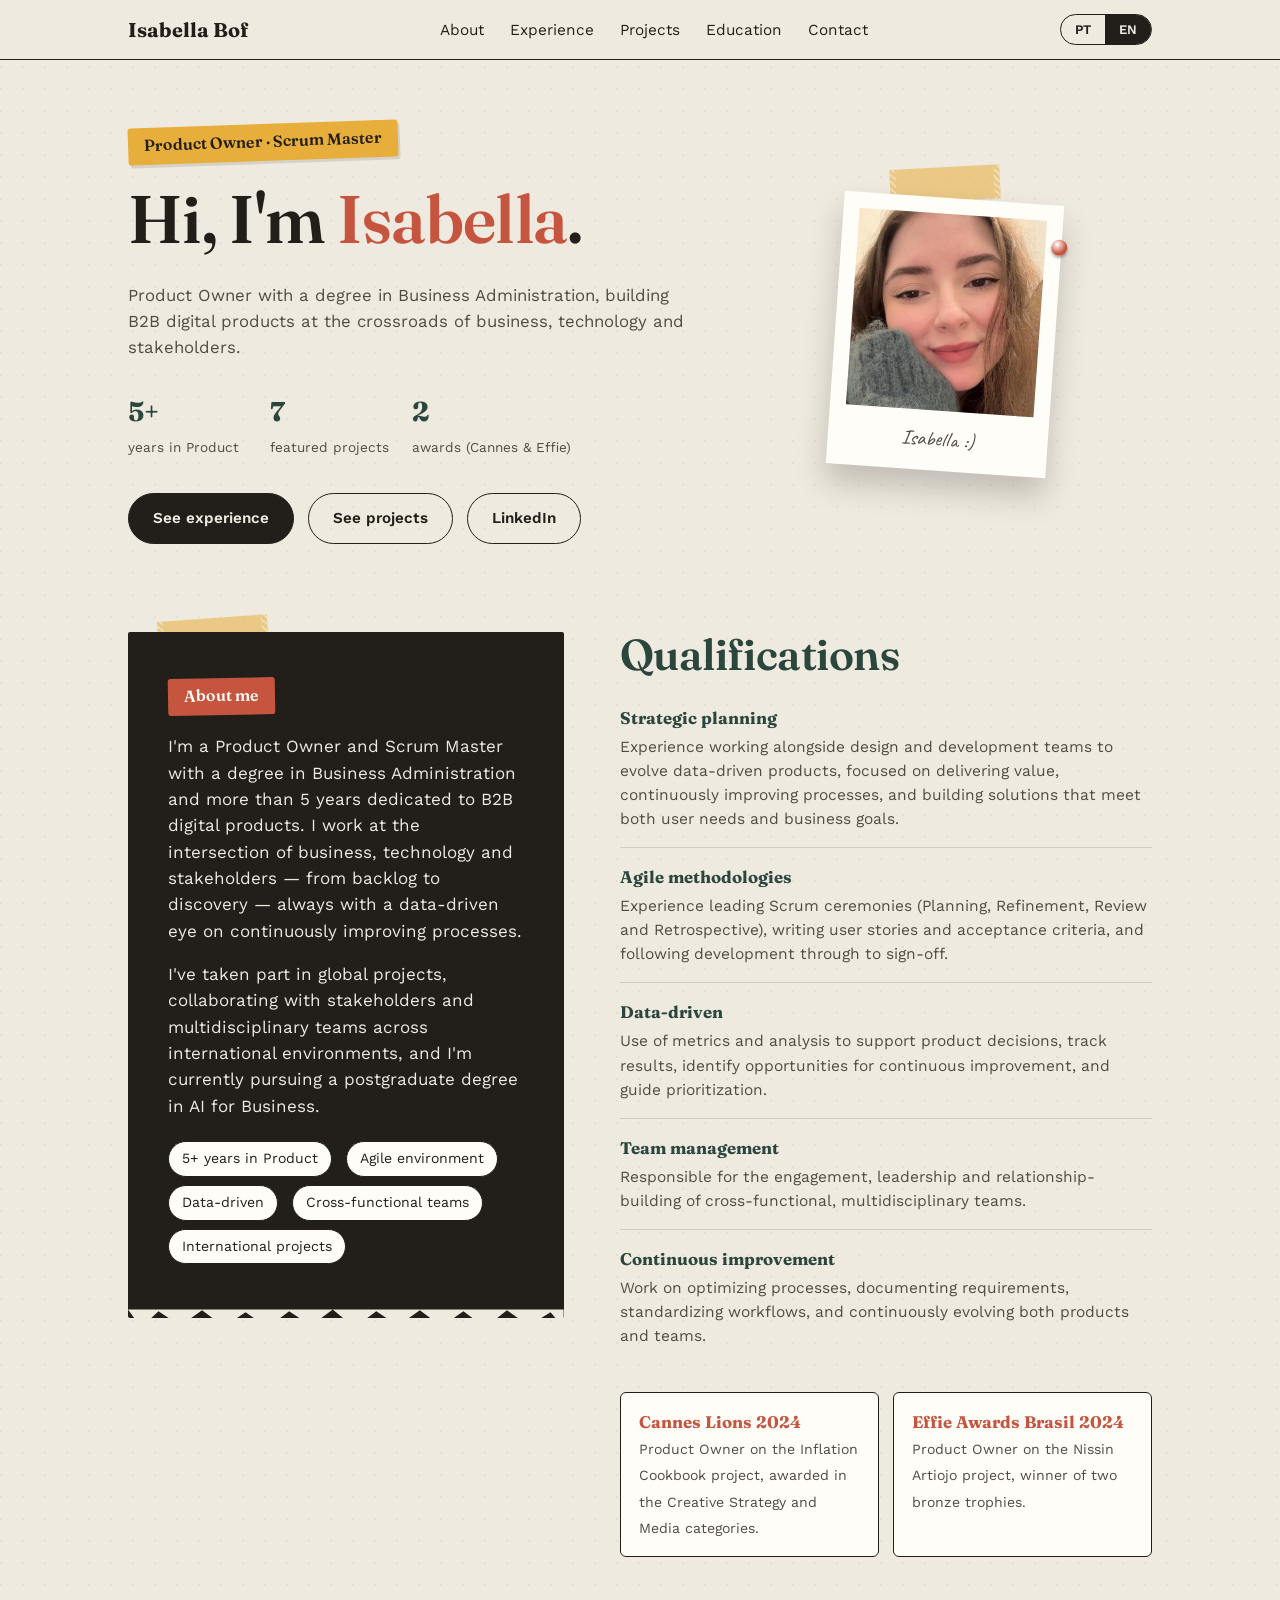
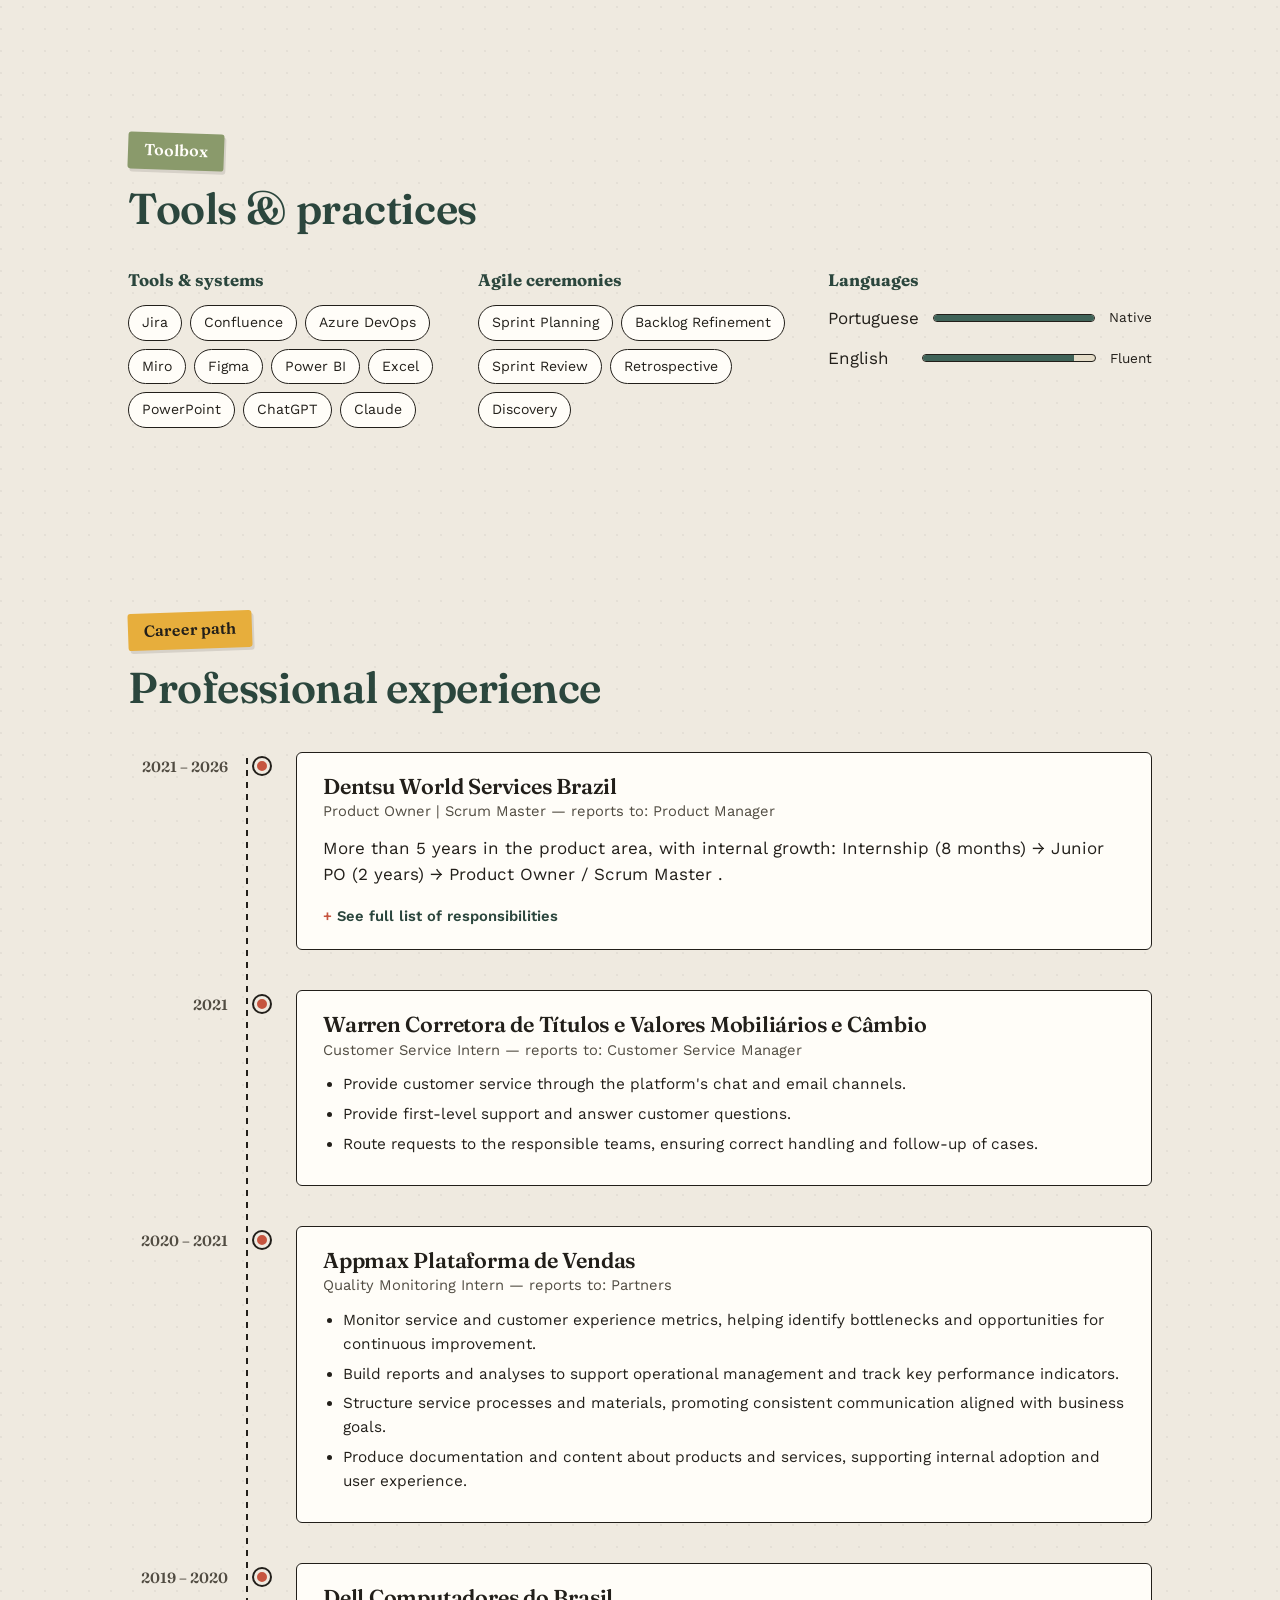
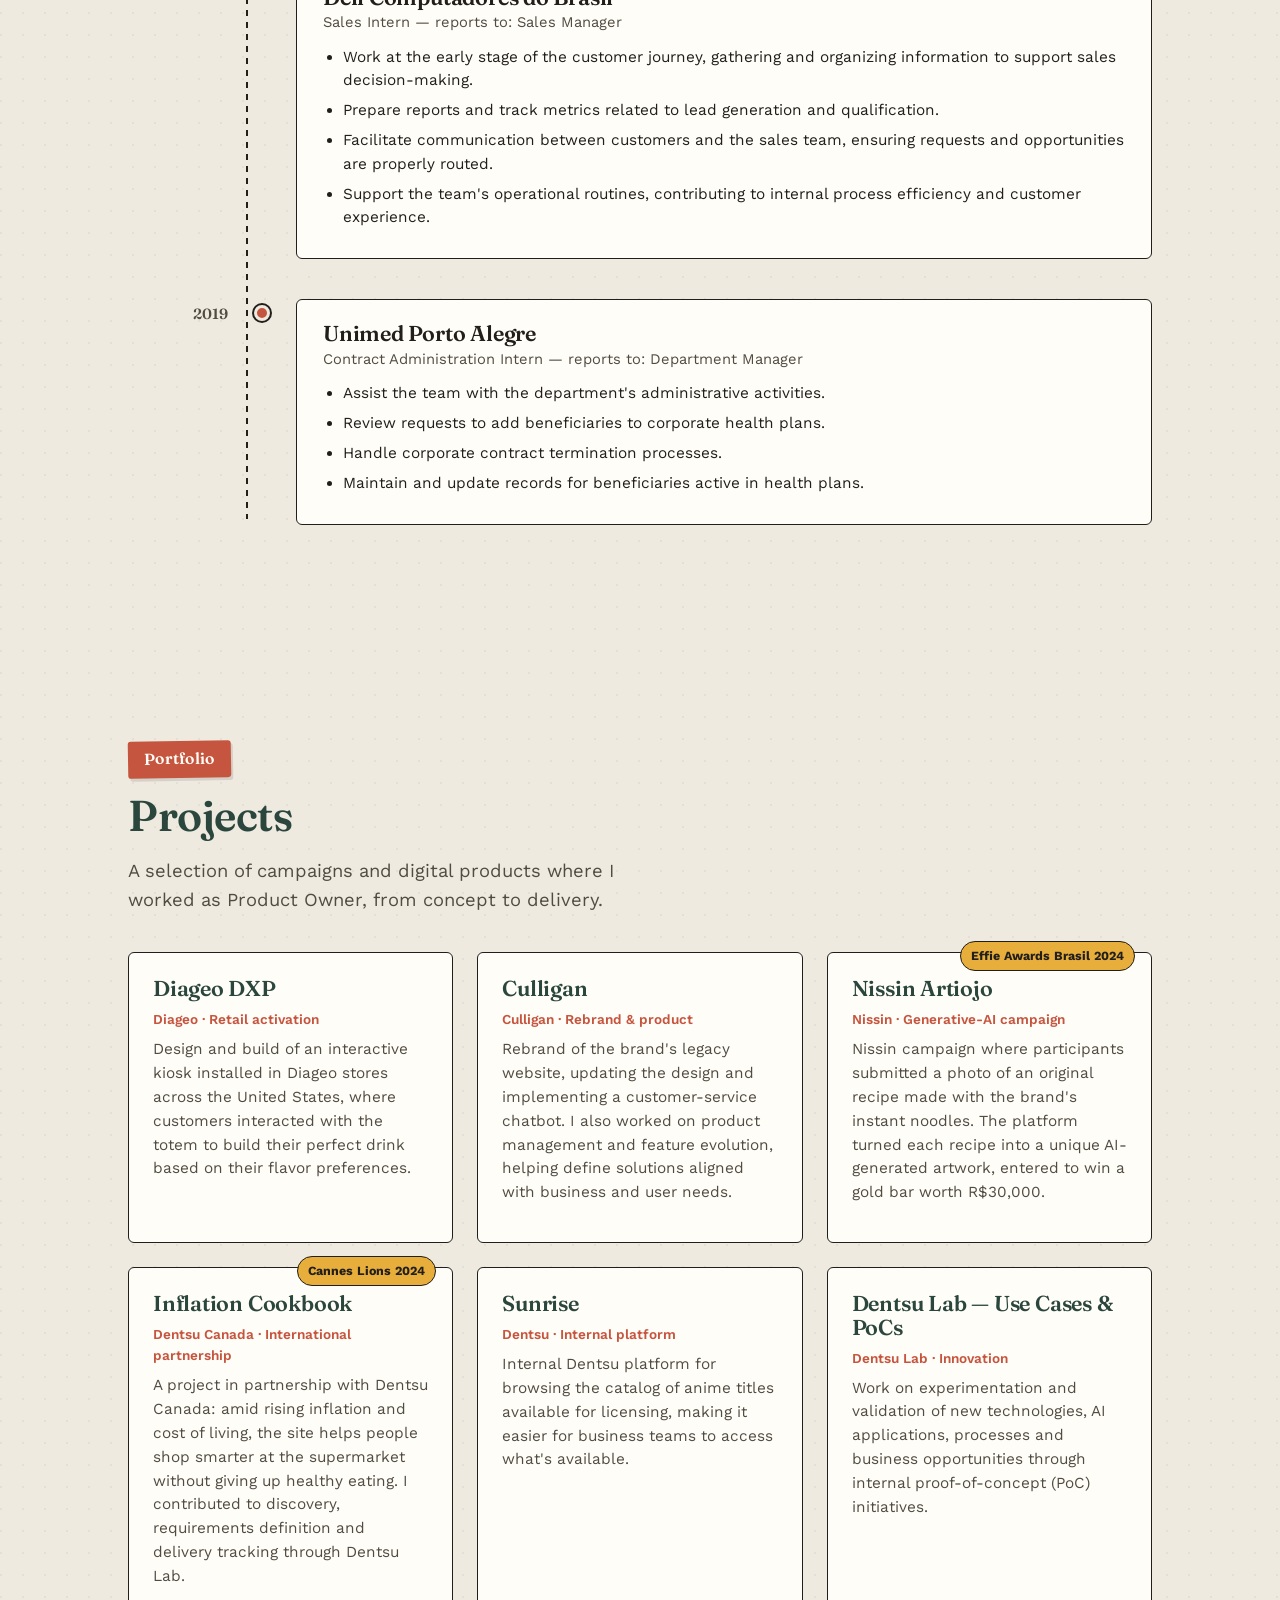
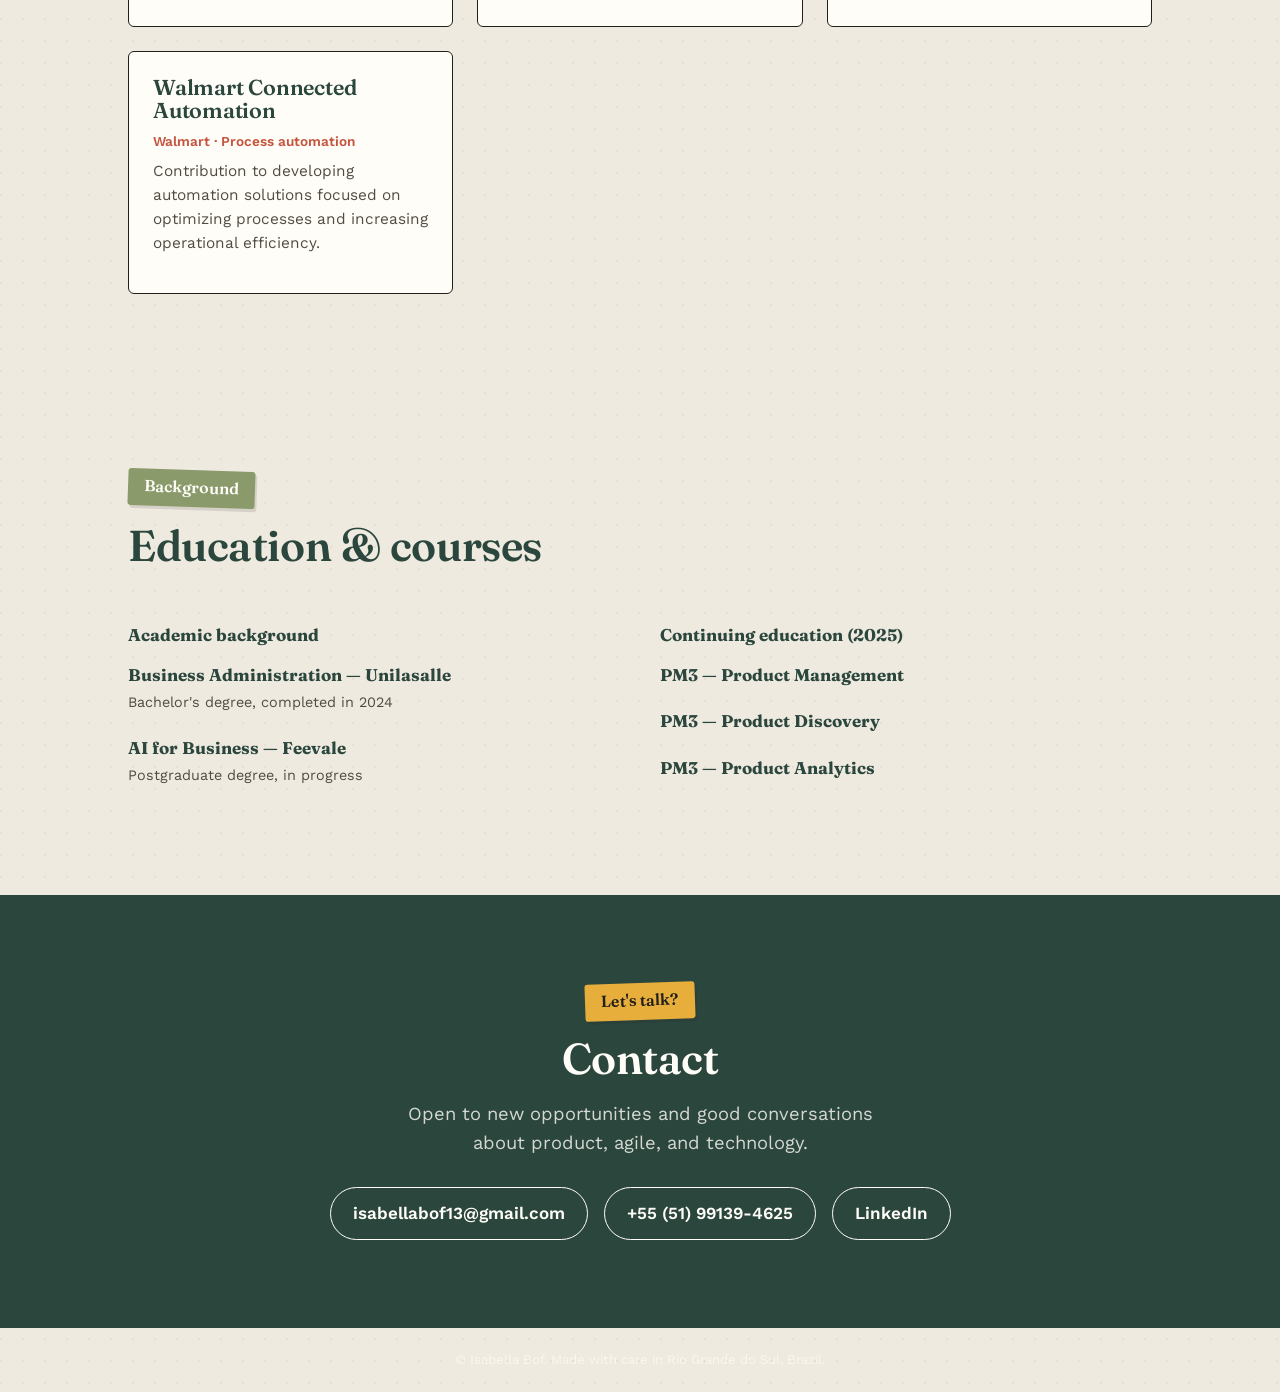
==== commit bb312a54: "Update index.html" ====
--- a/index.html
+++ b/index.html
@@ -216,8 +216,8 @@
           <h3>Dentsu World Services Brazil</h3>
           <p class="tl-role" data-lang="pt">Product Owner | Scrum Master — reporte: Product Manager</p>
           <p class="tl-role" data-lang="en">Product Owner | Scrum Master — reports to: Product Manager</p>
-          <p data-lang="pt">Mais de 5 anos na área de produtos, com trajetória interna: Estágio (8 meses) → PO Jr (2 anos) → Product Owner / Scrum Master (atual).</p>
-          <p data-lang="en">More than 5 years in the product area, with internal growth: Internship (8 months) → Junior PO (2 years) → Product Owner / Scrum Master (current).</p>
+          <p data-lang="pt">Mais de 5 anos na área de produtos, com trajetória interna: Estágio (8 meses) → PO Jr (2 anos) → Product Owner / Scrum Master .</p>
+          <p data-lang="en">More than 5 years in the product area, with internal growth: Internship (8 months) → Junior PO (2 years) → Product Owner / Scrum Master .</p>
 
           <details>
             <summary><span data-lang="pt">Ver responsabilidades completas</span><span data-lang="en">See full list of responsibilities</span></summary>
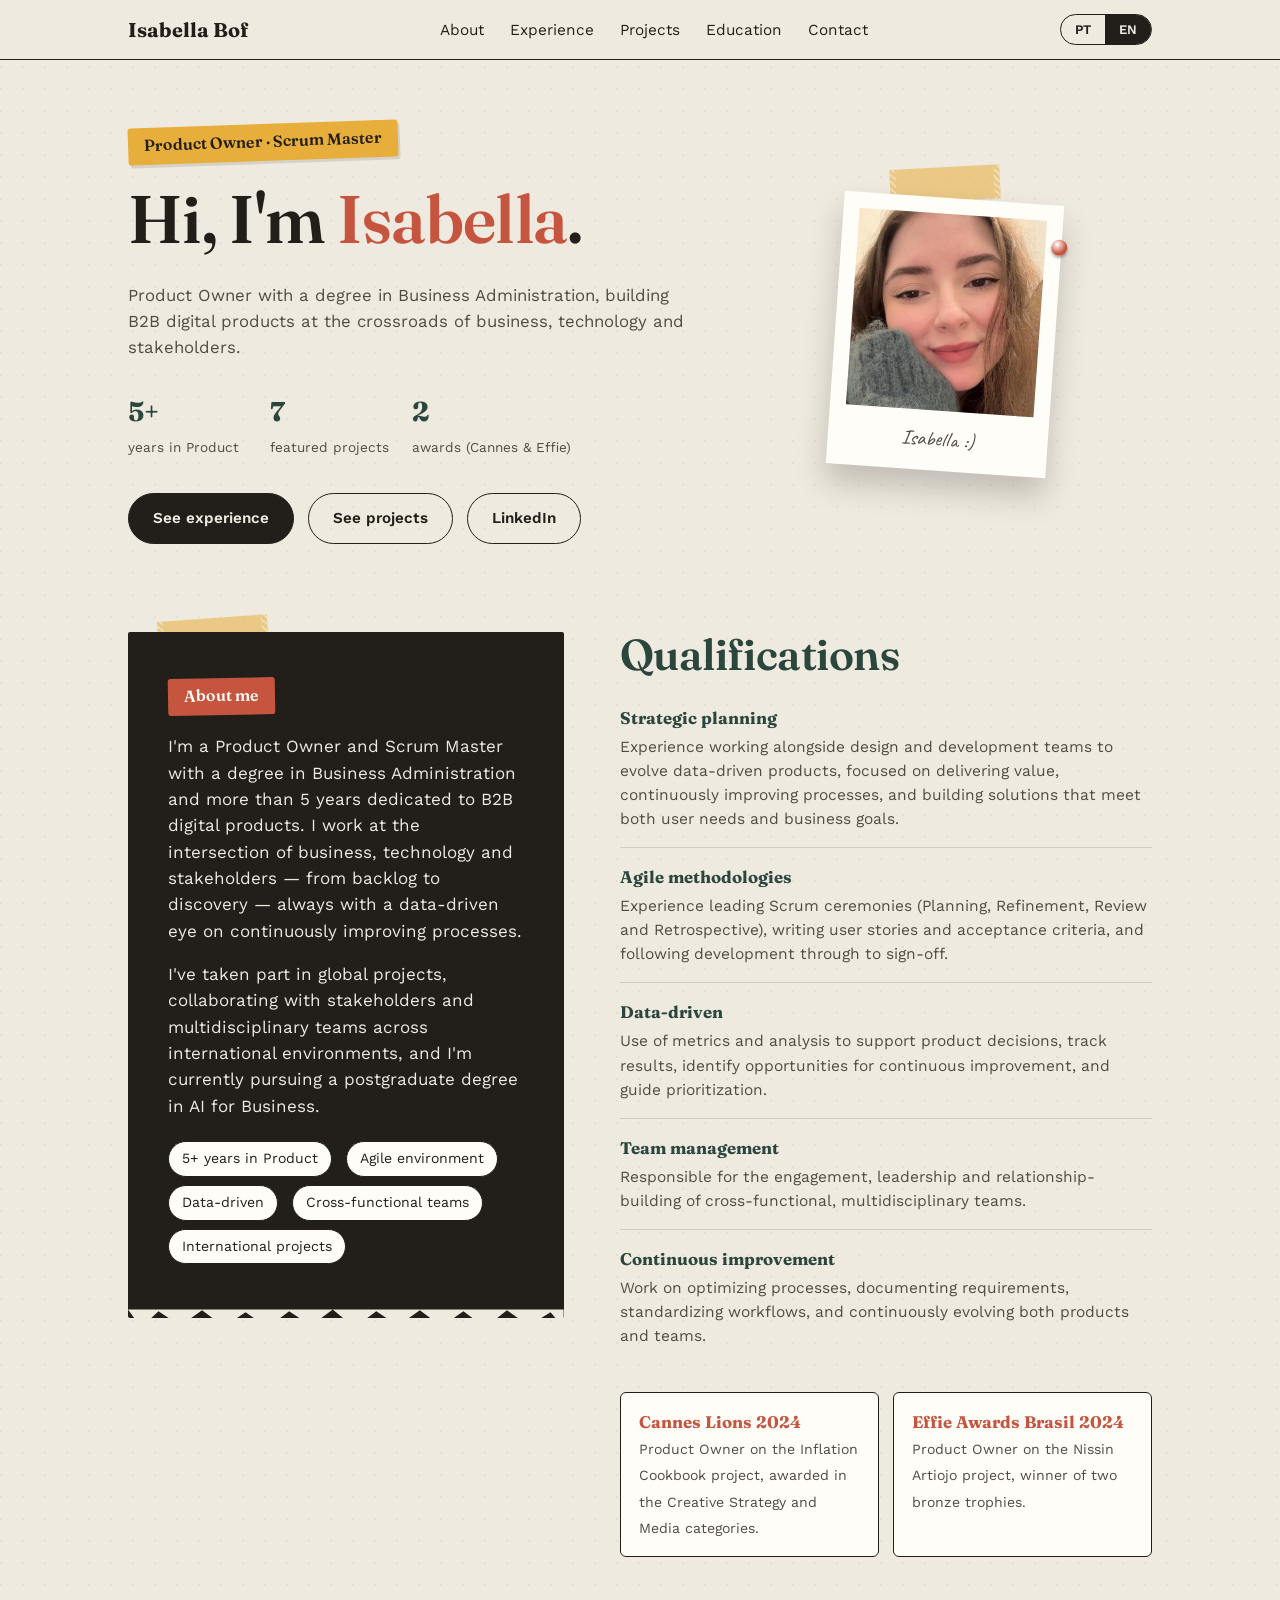
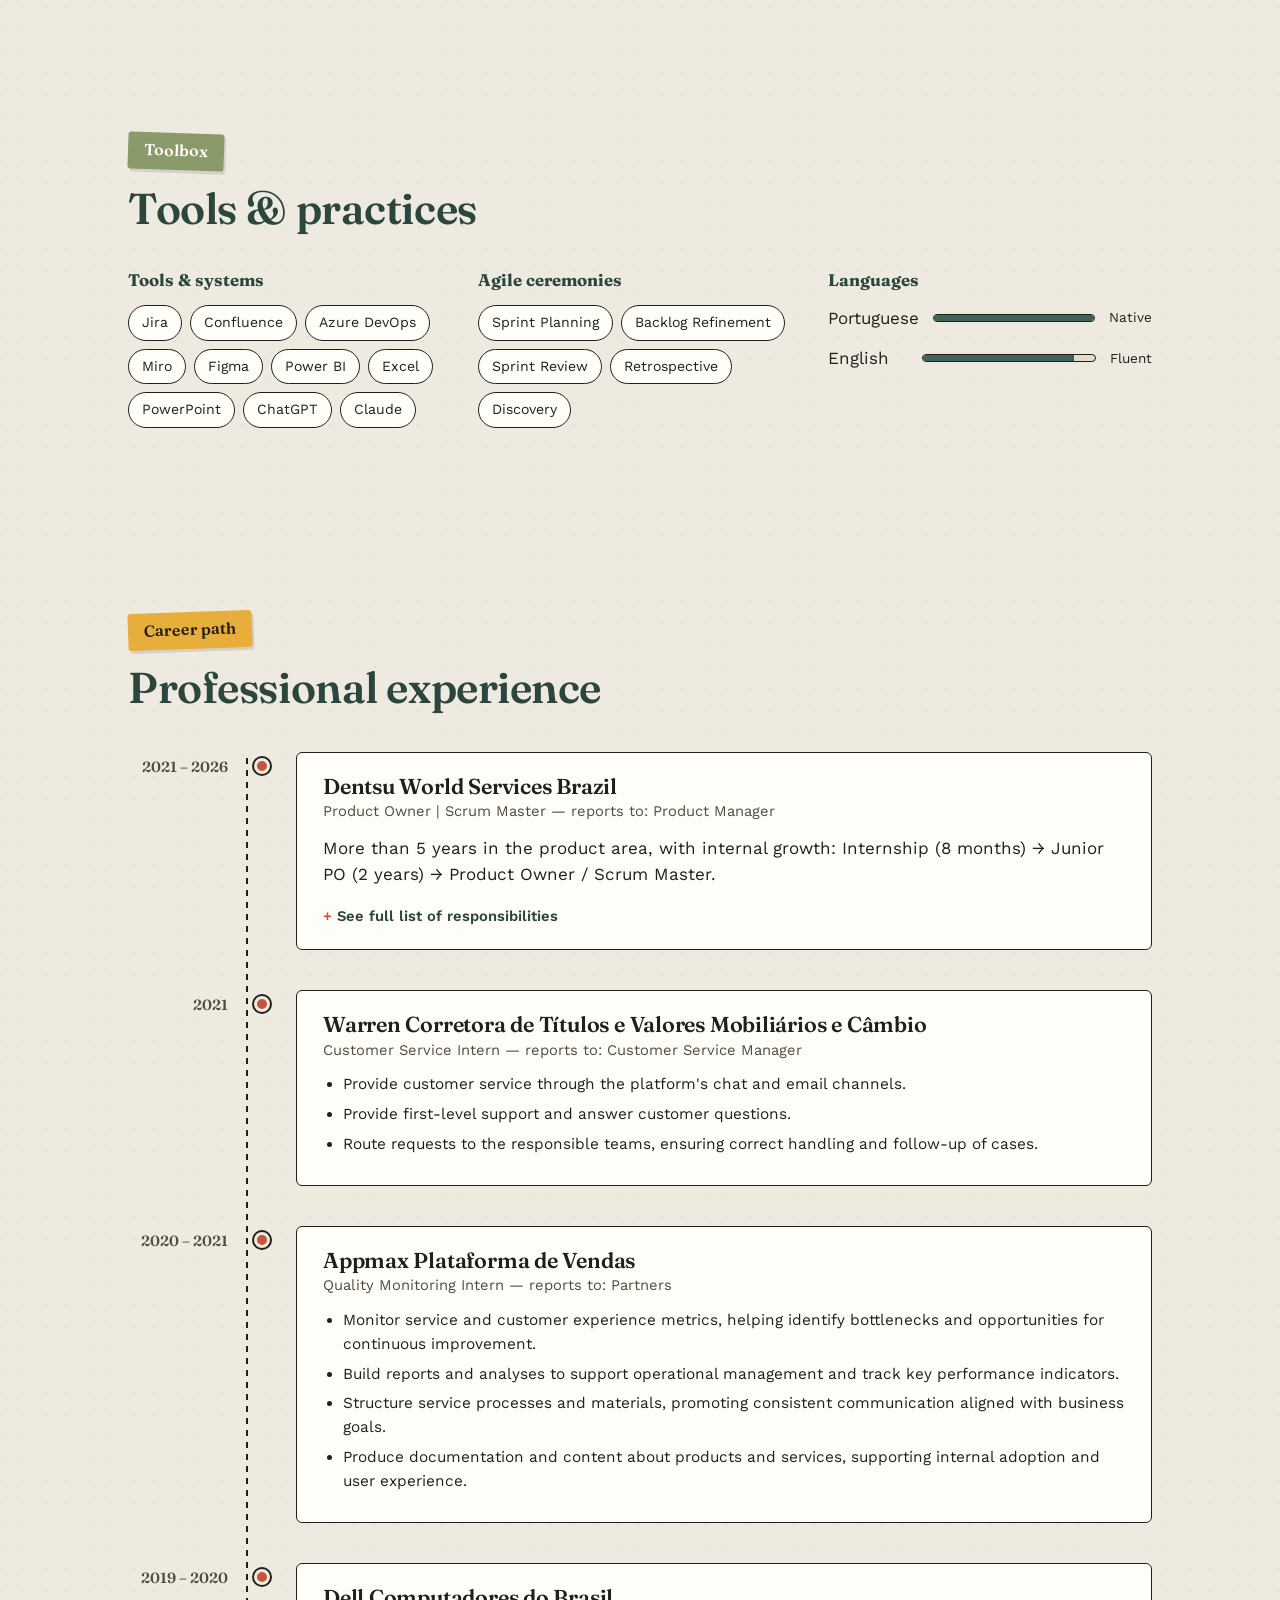
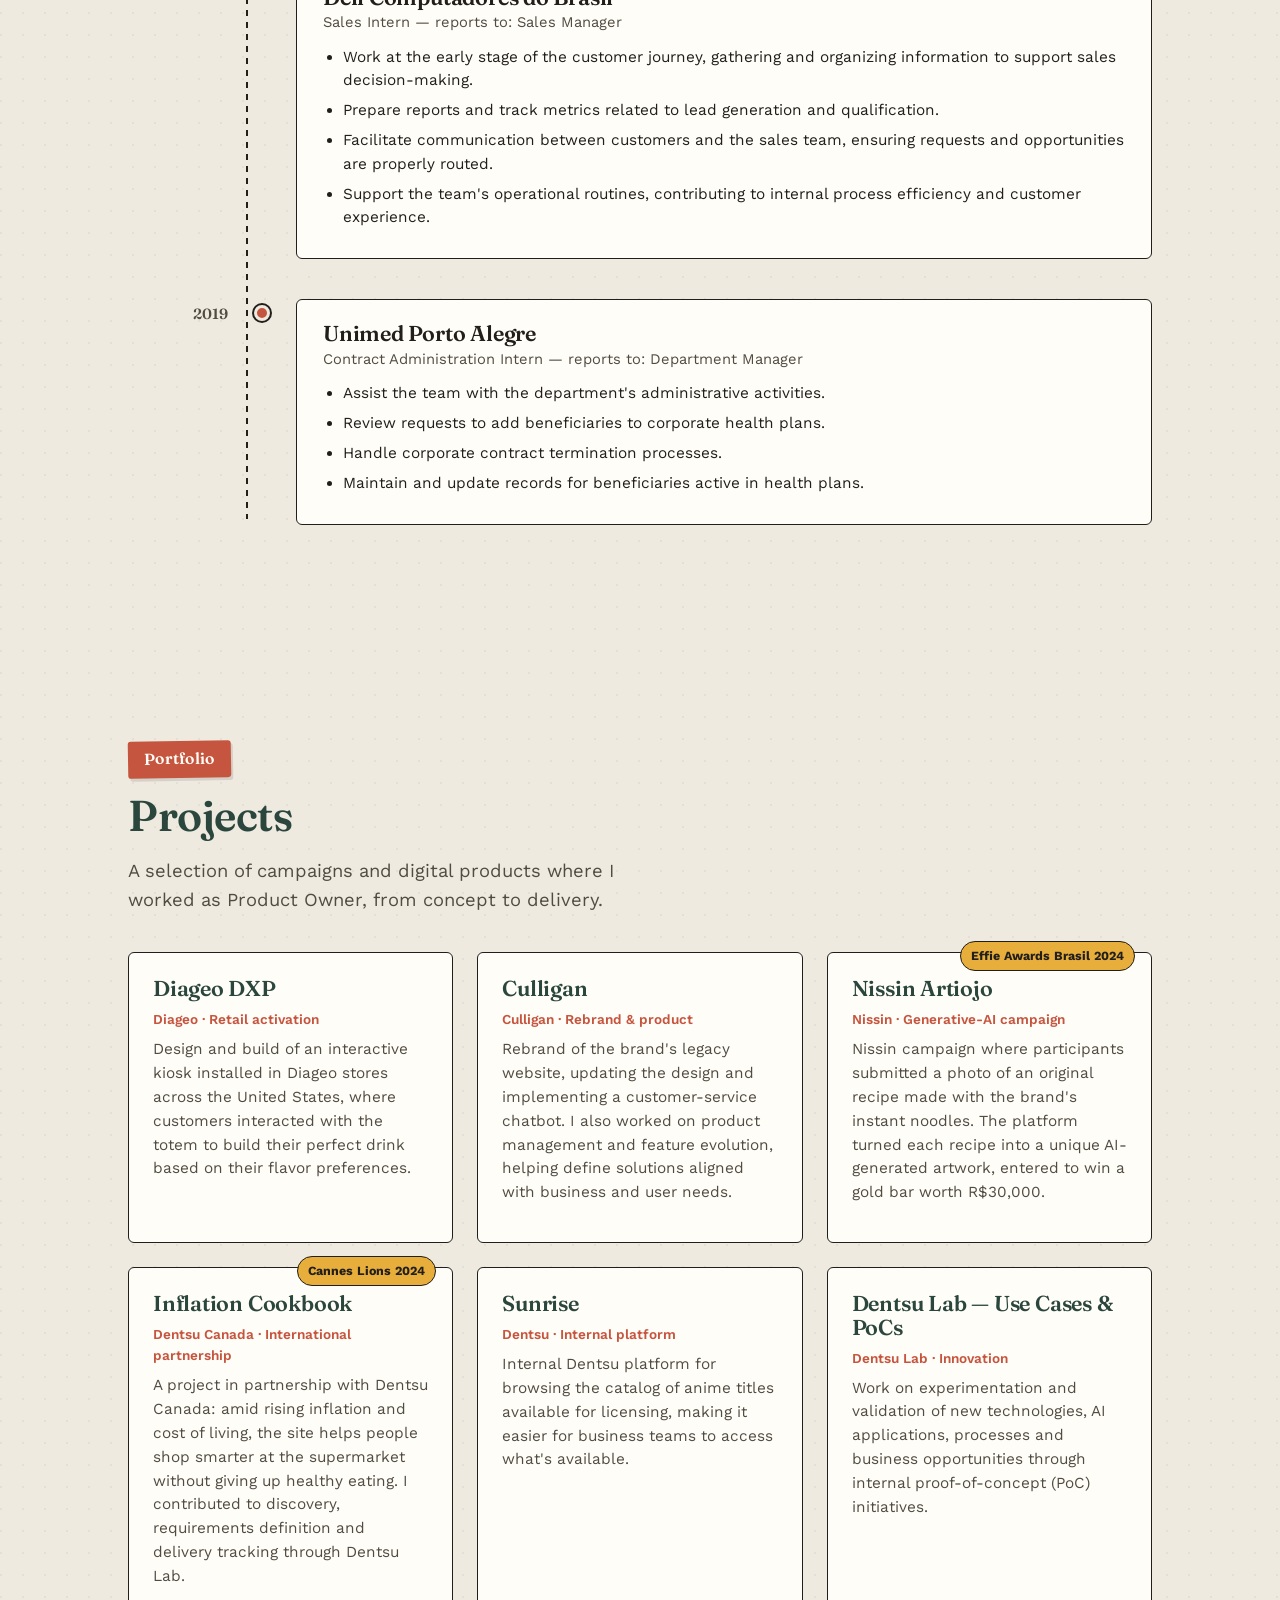
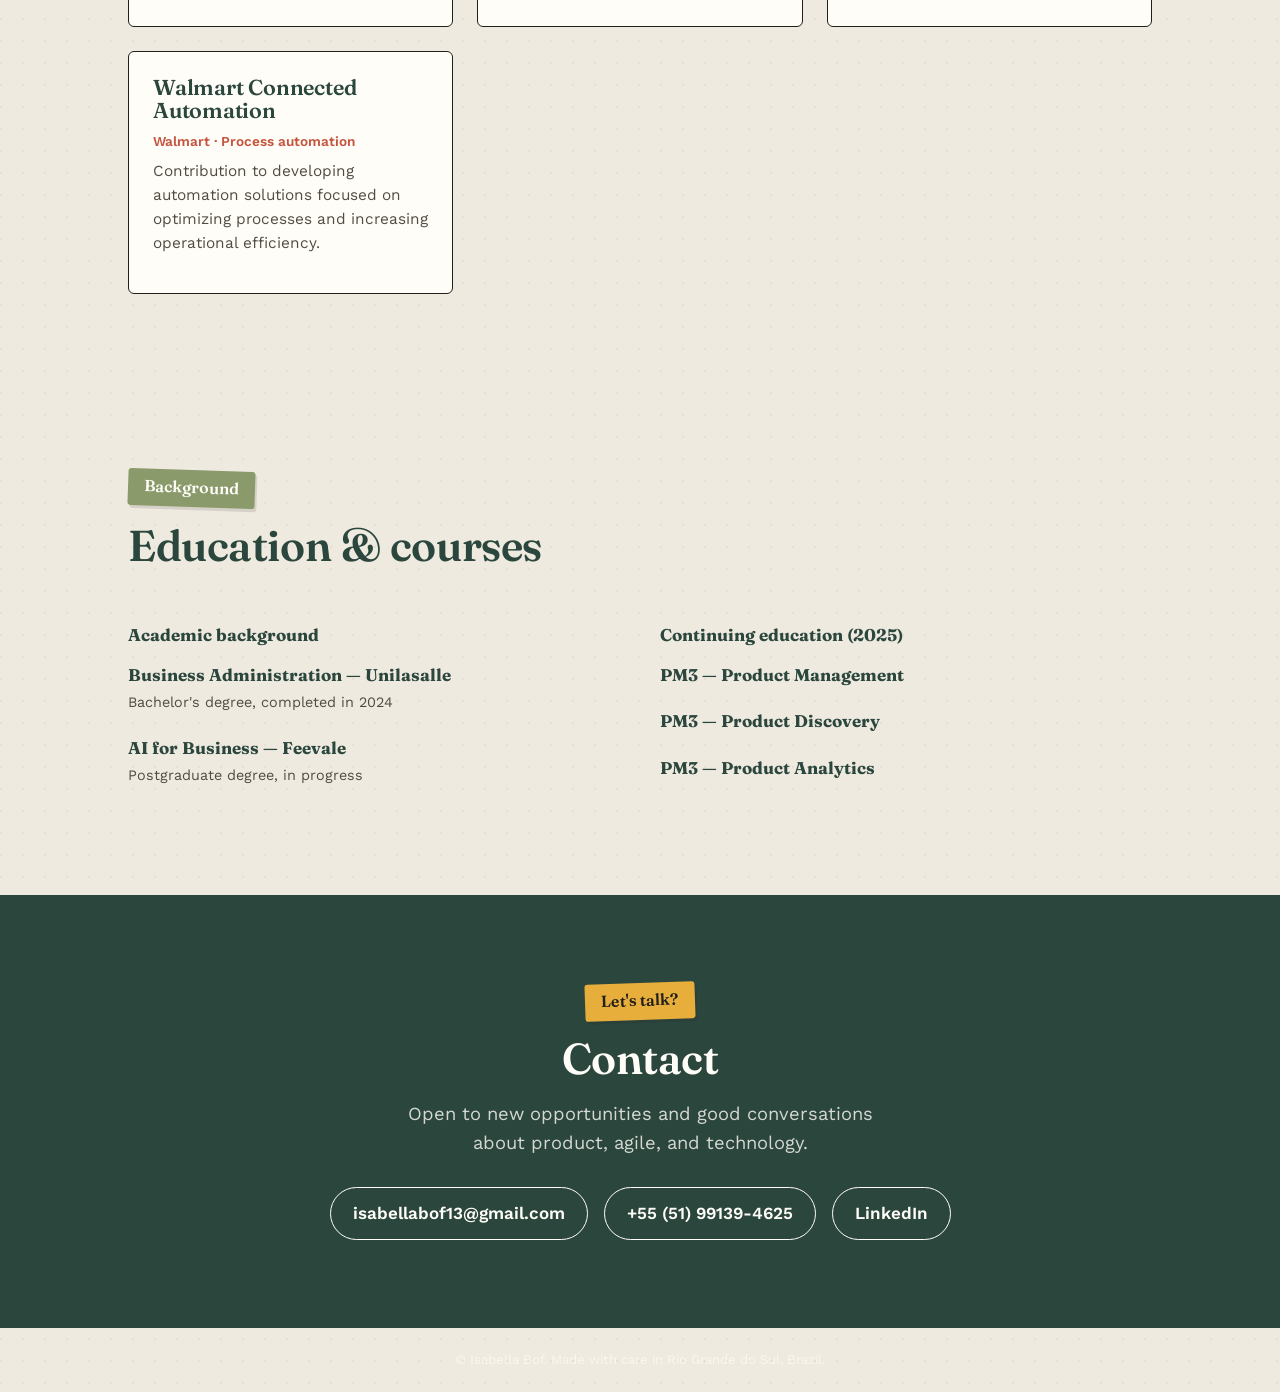
==== commit 2da8d659: "Update index.html" ====
--- a/index.html
+++ b/index.html
@@ -216,8 +216,8 @@
           <h3>Dentsu World Services Brazil</h3>
           <p class="tl-role" data-lang="pt">Product Owner | Scrum Master — reporte: Product Manager</p>
           <p class="tl-role" data-lang="en">Product Owner | Scrum Master — reports to: Product Manager</p>
-          <p data-lang="pt">Mais de 5 anos na área de produtos, com trajetória interna: Estágio (8 meses) → PO Jr (2 anos) → Product Owner / Scrum Master .</p>
-          <p data-lang="en">More than 5 years in the product area, with internal growth: Internship (8 months) → Junior PO (2 years) → Product Owner / Scrum Master .</p>
+          <p data-lang="pt">Mais de 5 anos na área de produtos, com trajetória interna: Estágio (8 meses) → PO Jr (2 anos) → Product Owner / Scrum Master.</p>
+          <p data-lang="en">More than 5 years in the product area, with internal growth: Internship (8 months) → Junior PO (2 years) → Product Owner / Scrum Master.</p>
 
           <details>
             <summary><span data-lang="pt">Ver responsabilidades completas</span><span data-lang="en">See full list of responsibilities</span></summary>
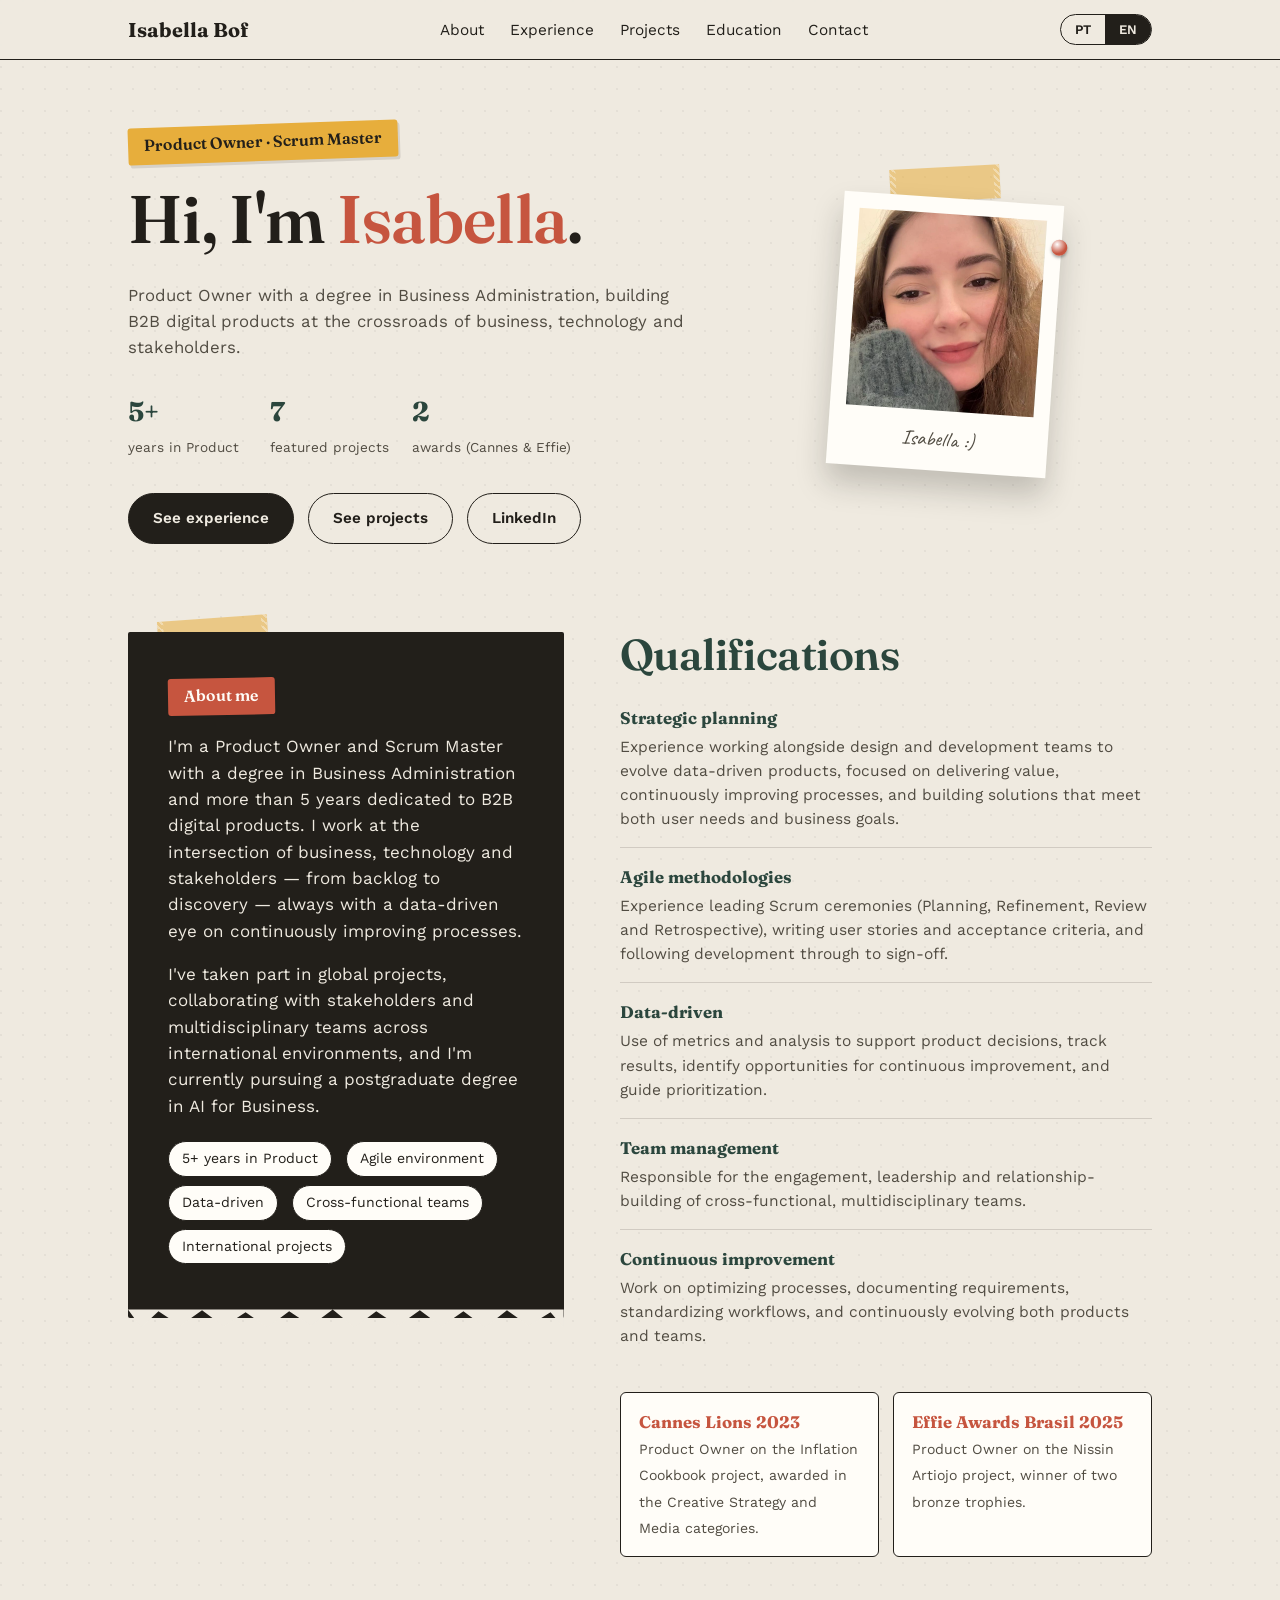
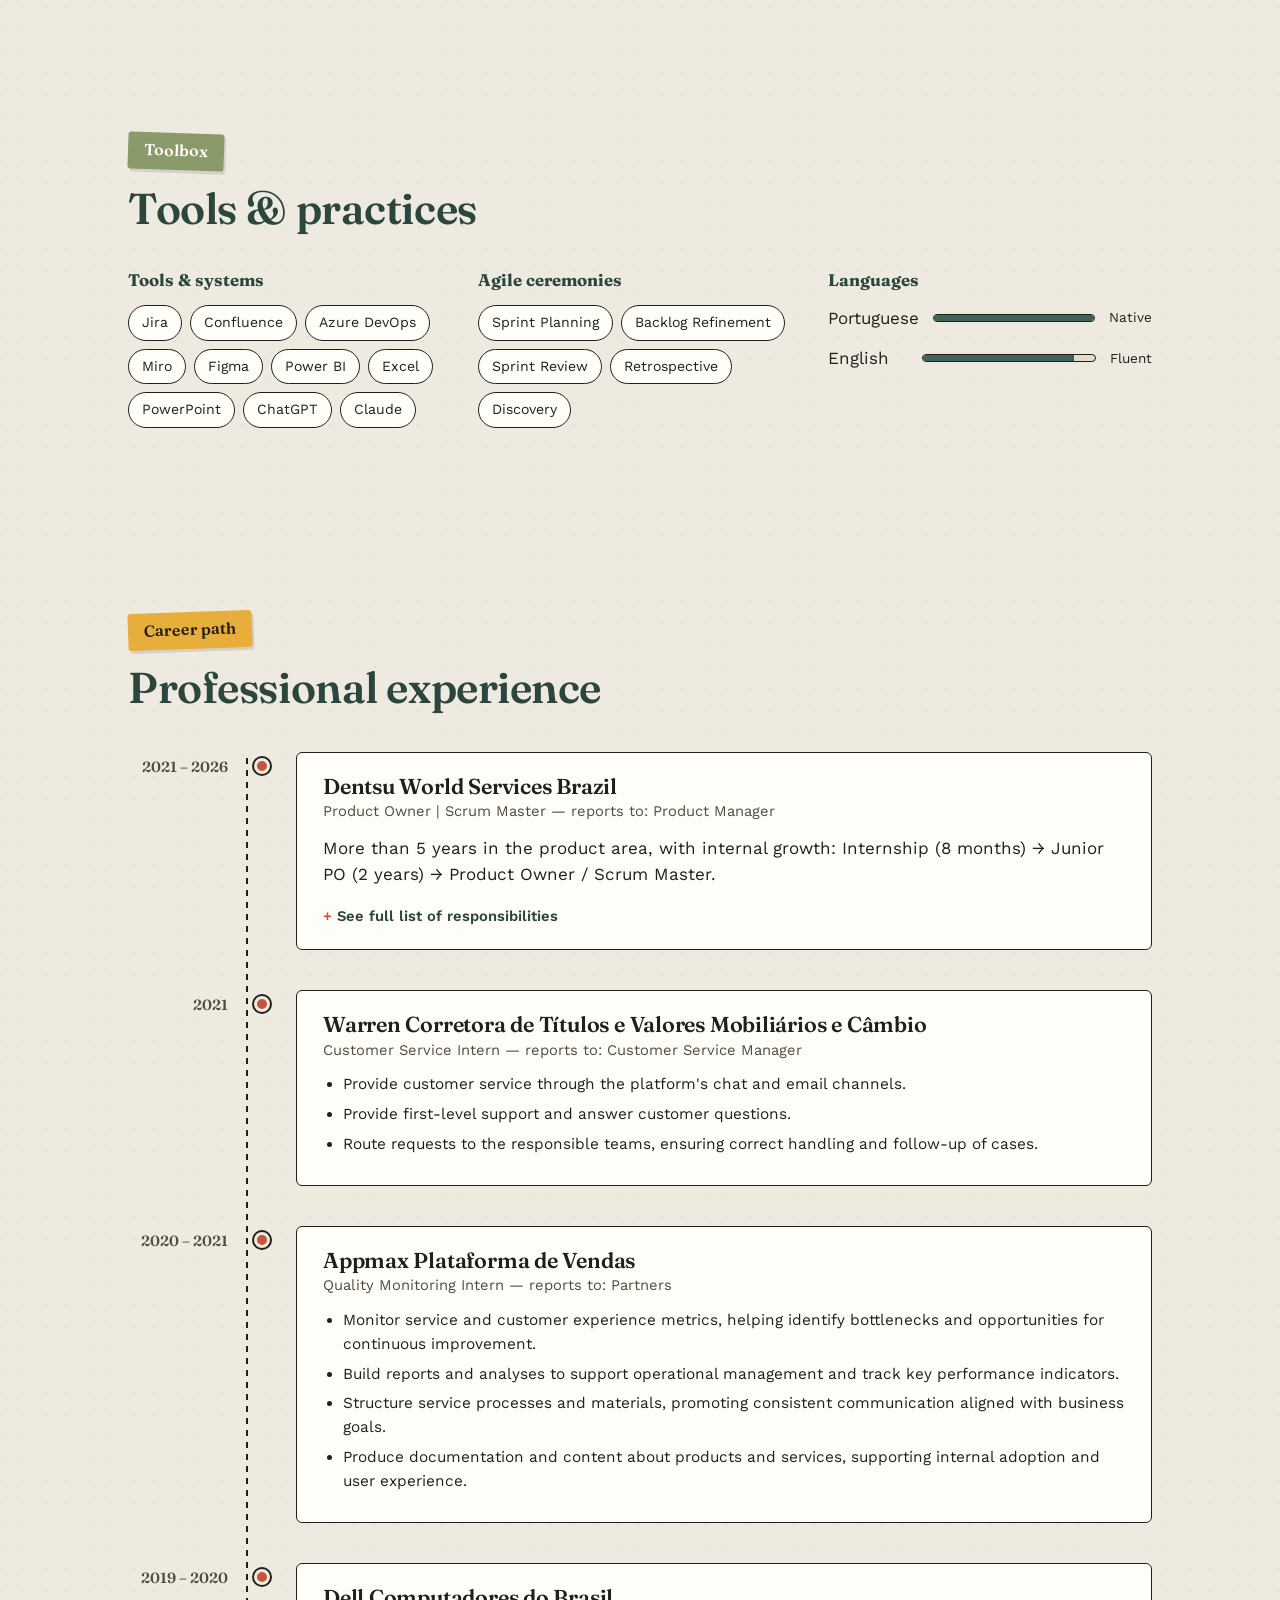
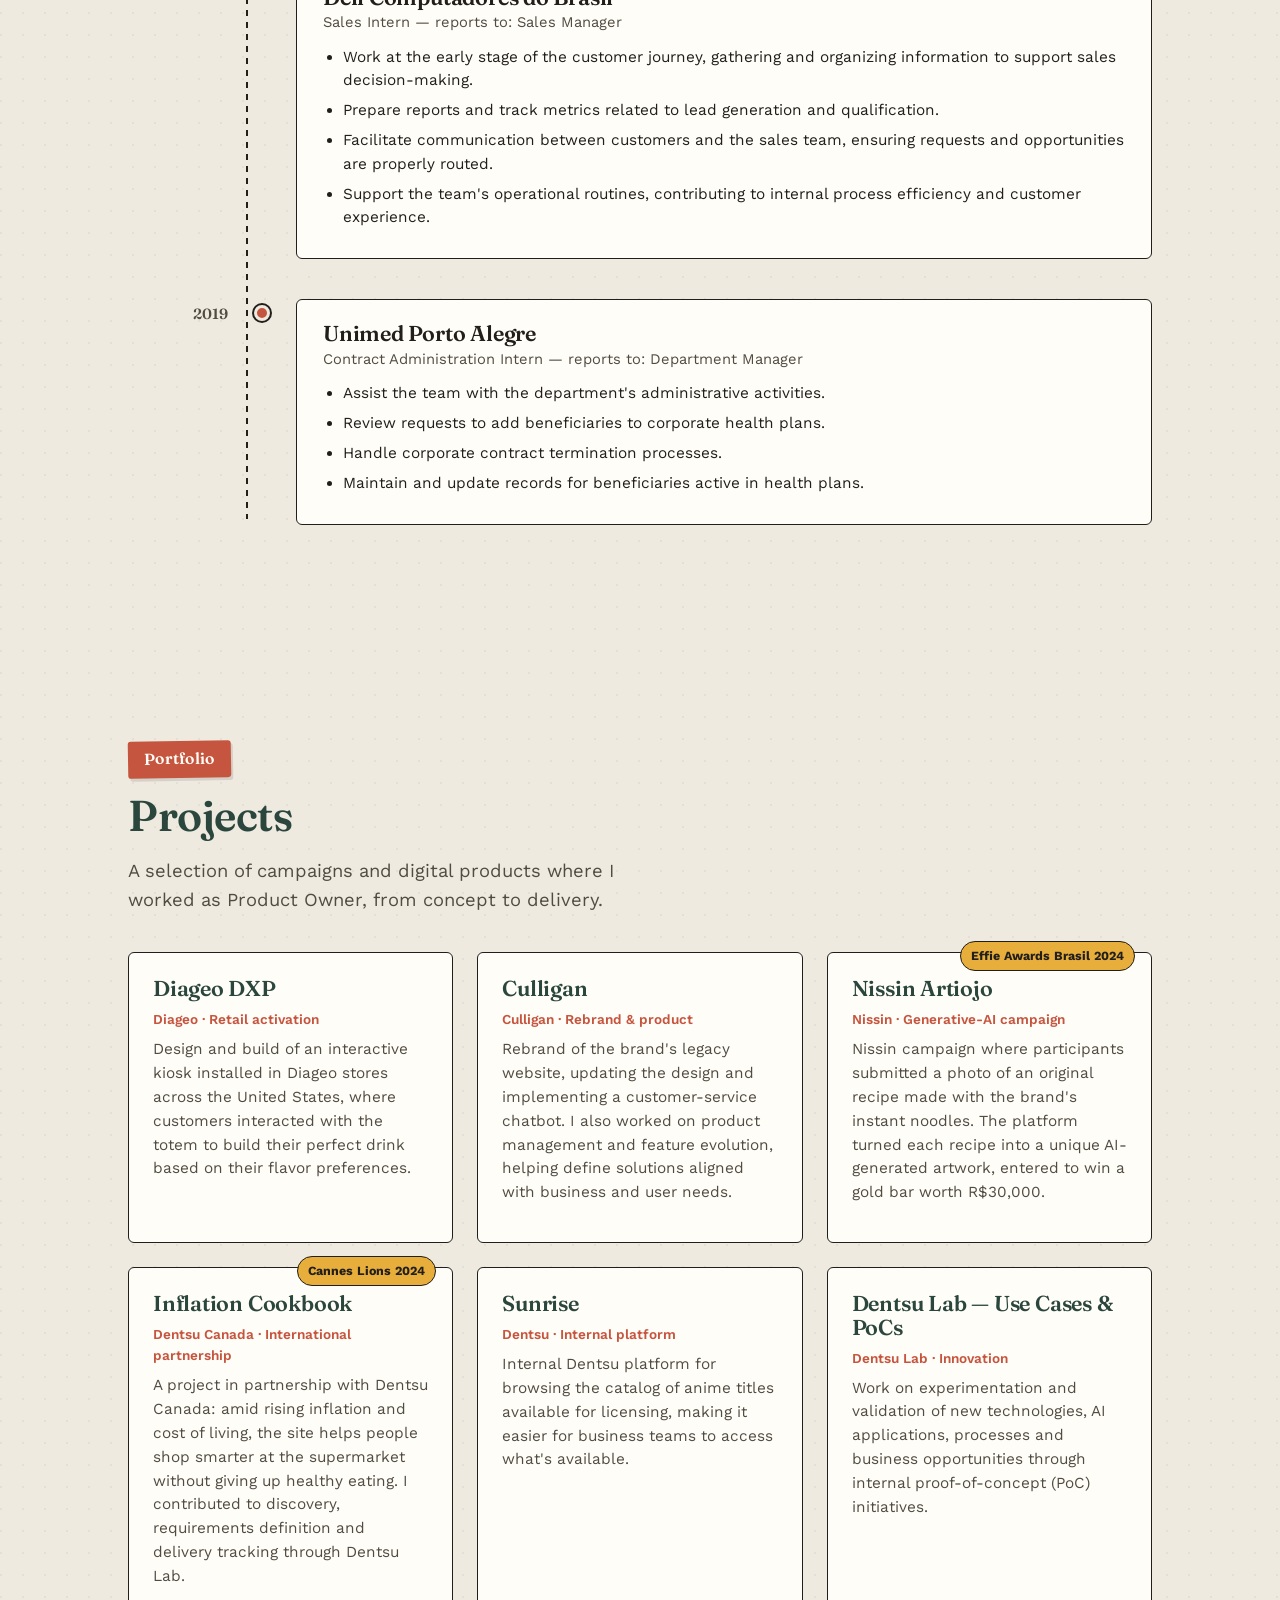
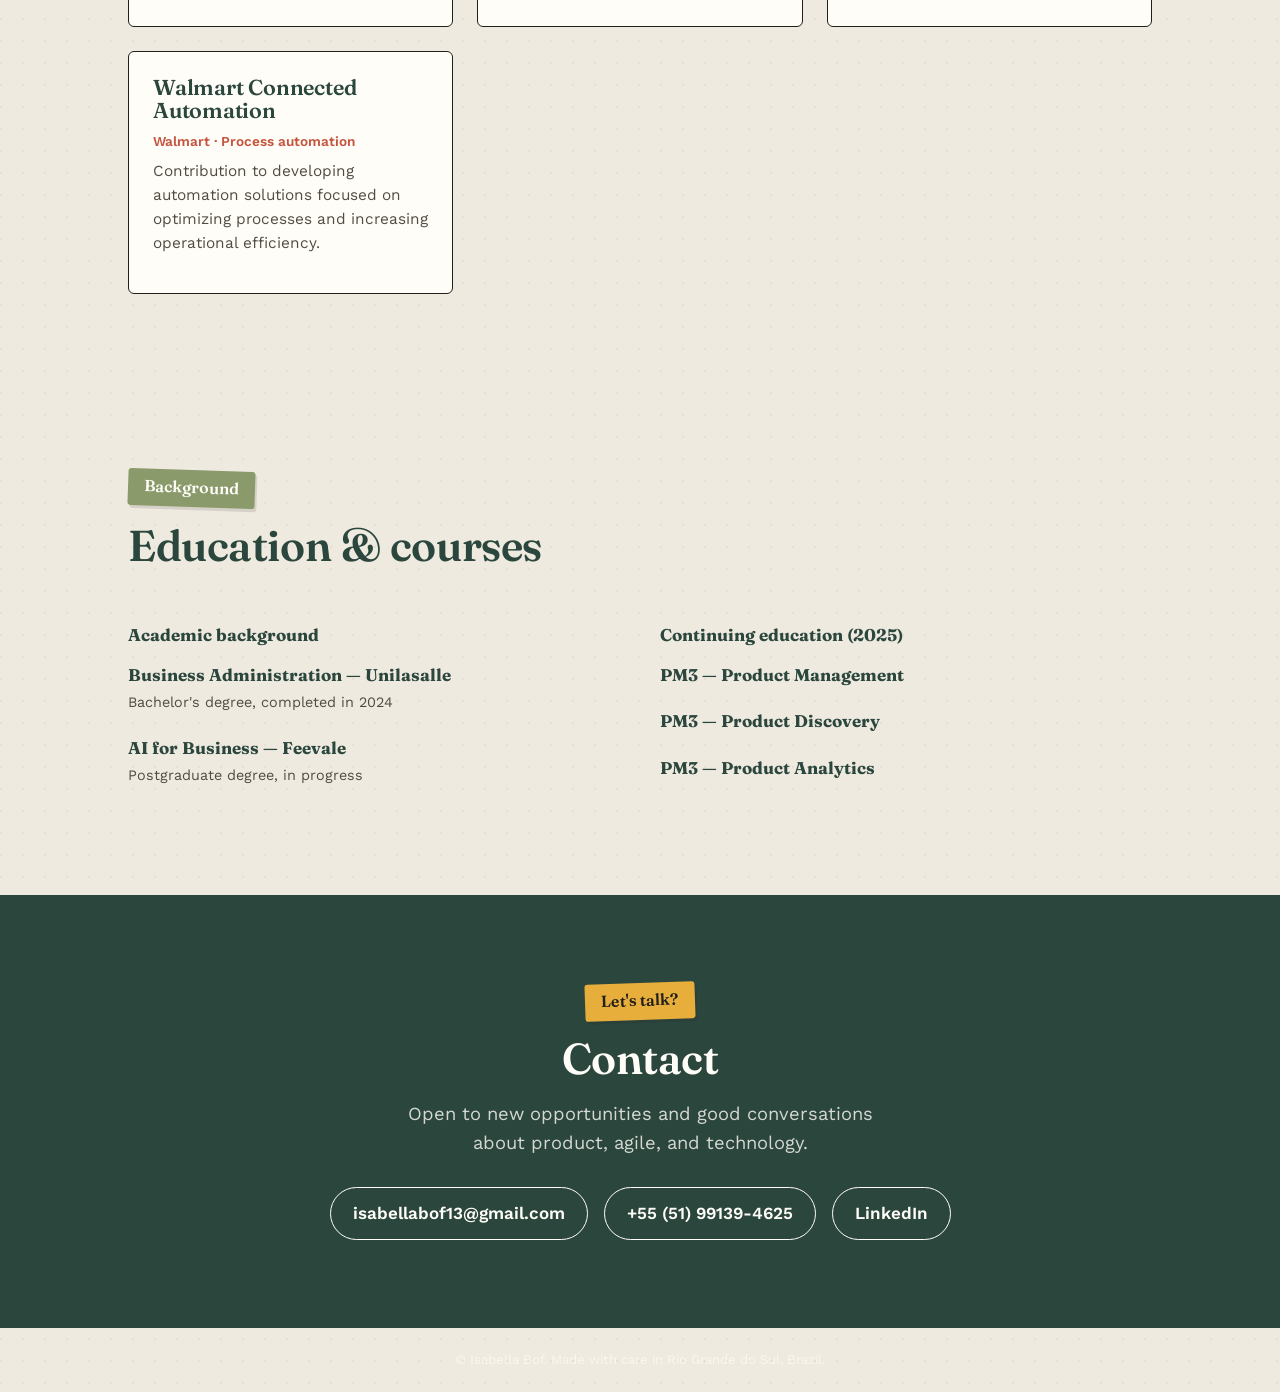
==== commit f8a7c451: "Update index.html" ====
--- a/index.html
+++ b/index.html
@@ -128,12 +128,12 @@
 
       <div class="award-strip">
         <div class="award-card">
-          <b>Cannes Lions 2024</b>
+          <b>Cannes Lions 2023</b>
           <span data-lang="pt">Product Owner no projeto Inflation Cookbook, premiado nas categorias Creative Strategy e Media.</span>
           <span data-lang="en">Product Owner on the Inflation Cookbook project, awarded in the Creative Strategy and Media categories.</span>
         </div>
         <div class="award-card">
-          <b>Effie Awards Brasil 2024</b>
+          <b>Effie Awards Brasil 2025</b>
           <span data-lang="pt">Product Owner no projeto Nissin Artiojo, vencedor de dois troféus de bronze.</span>
           <span data-lang="en">Product Owner on the Nissin Artiojo project, winner of two bronze trophies.</span>
         </div>
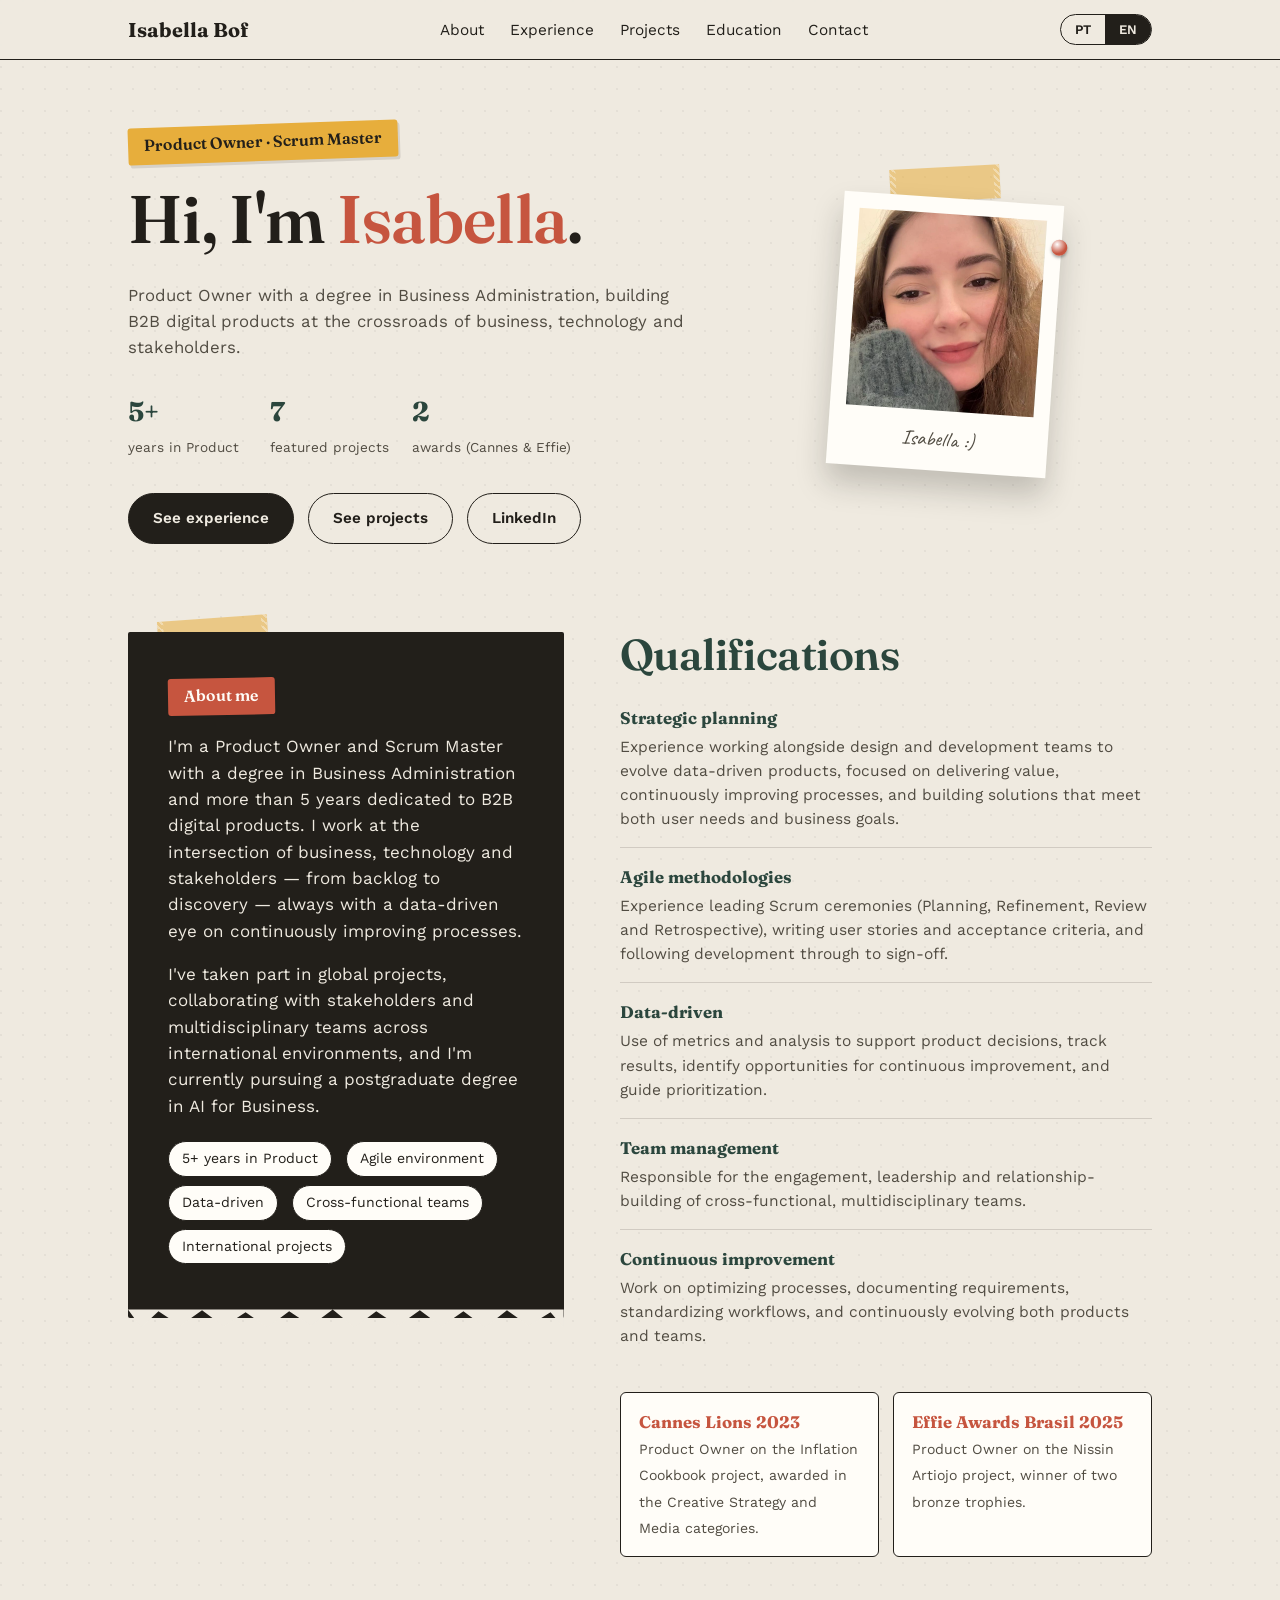
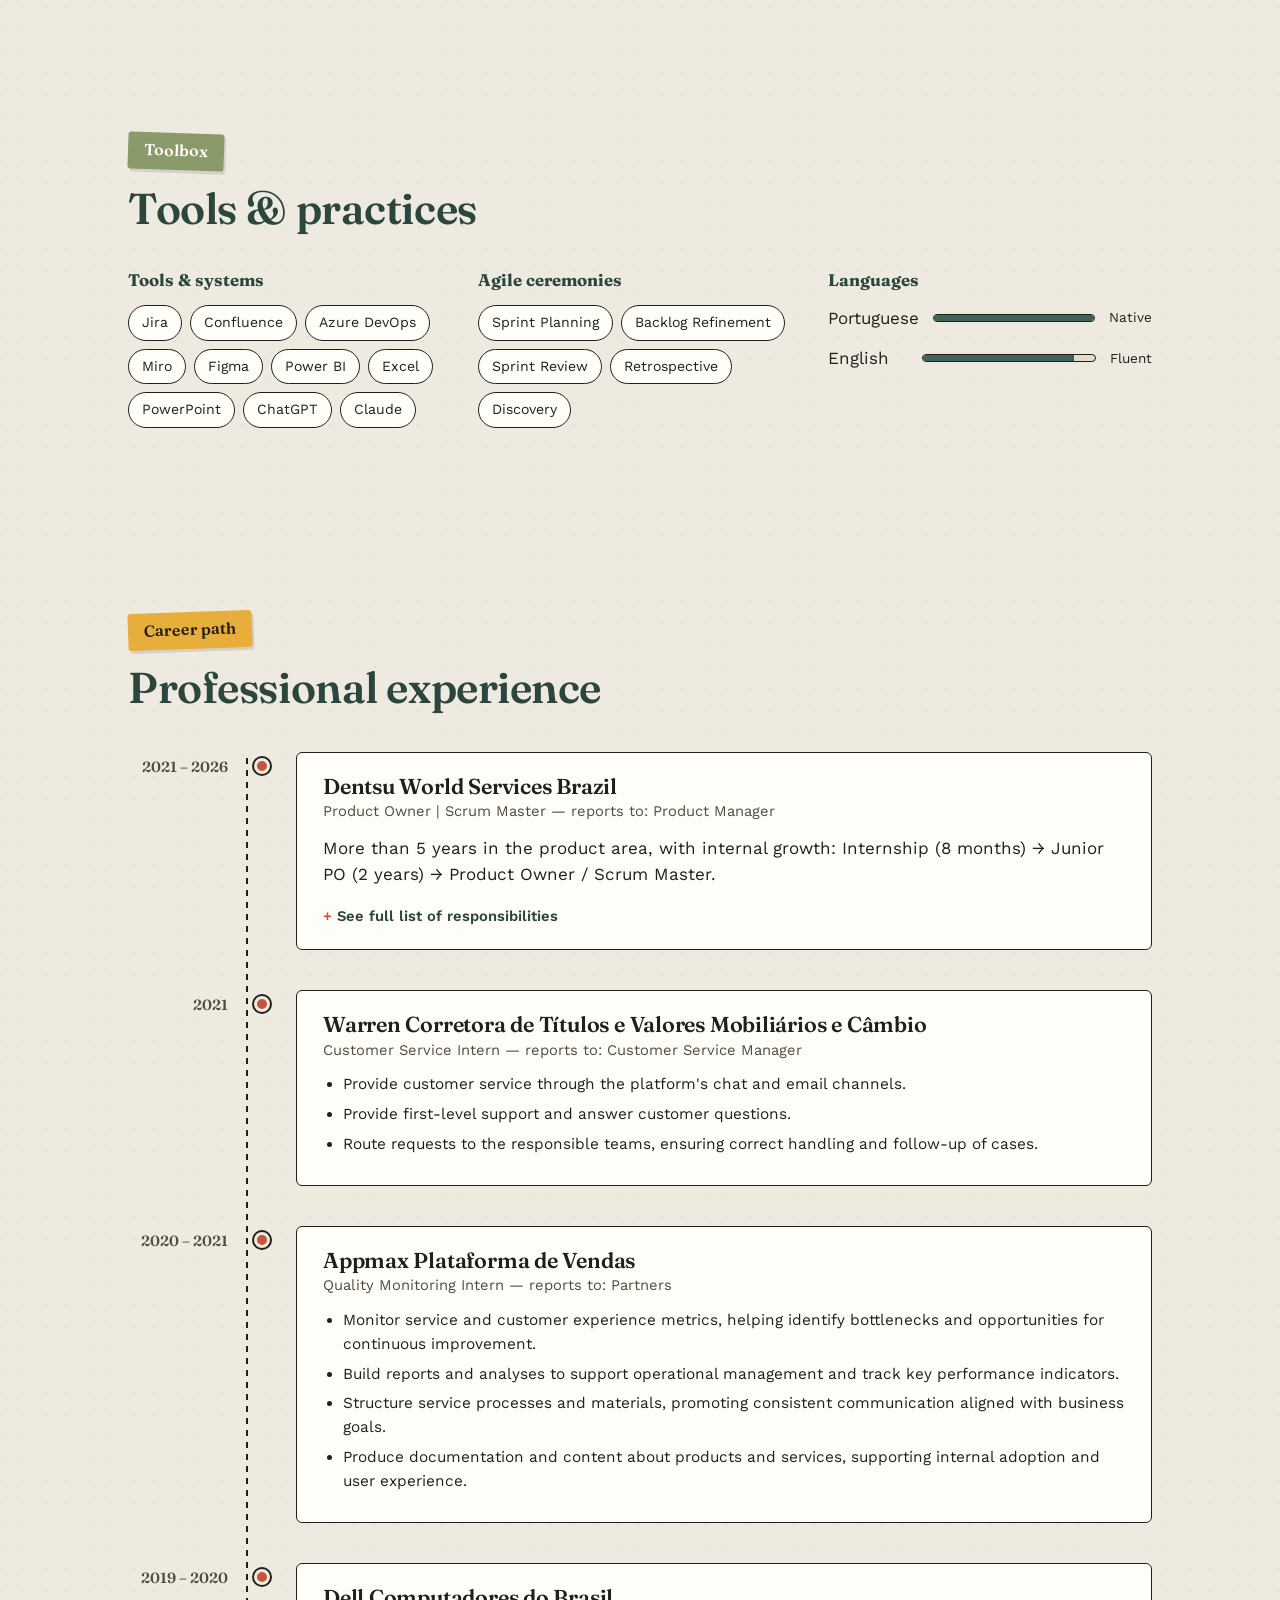
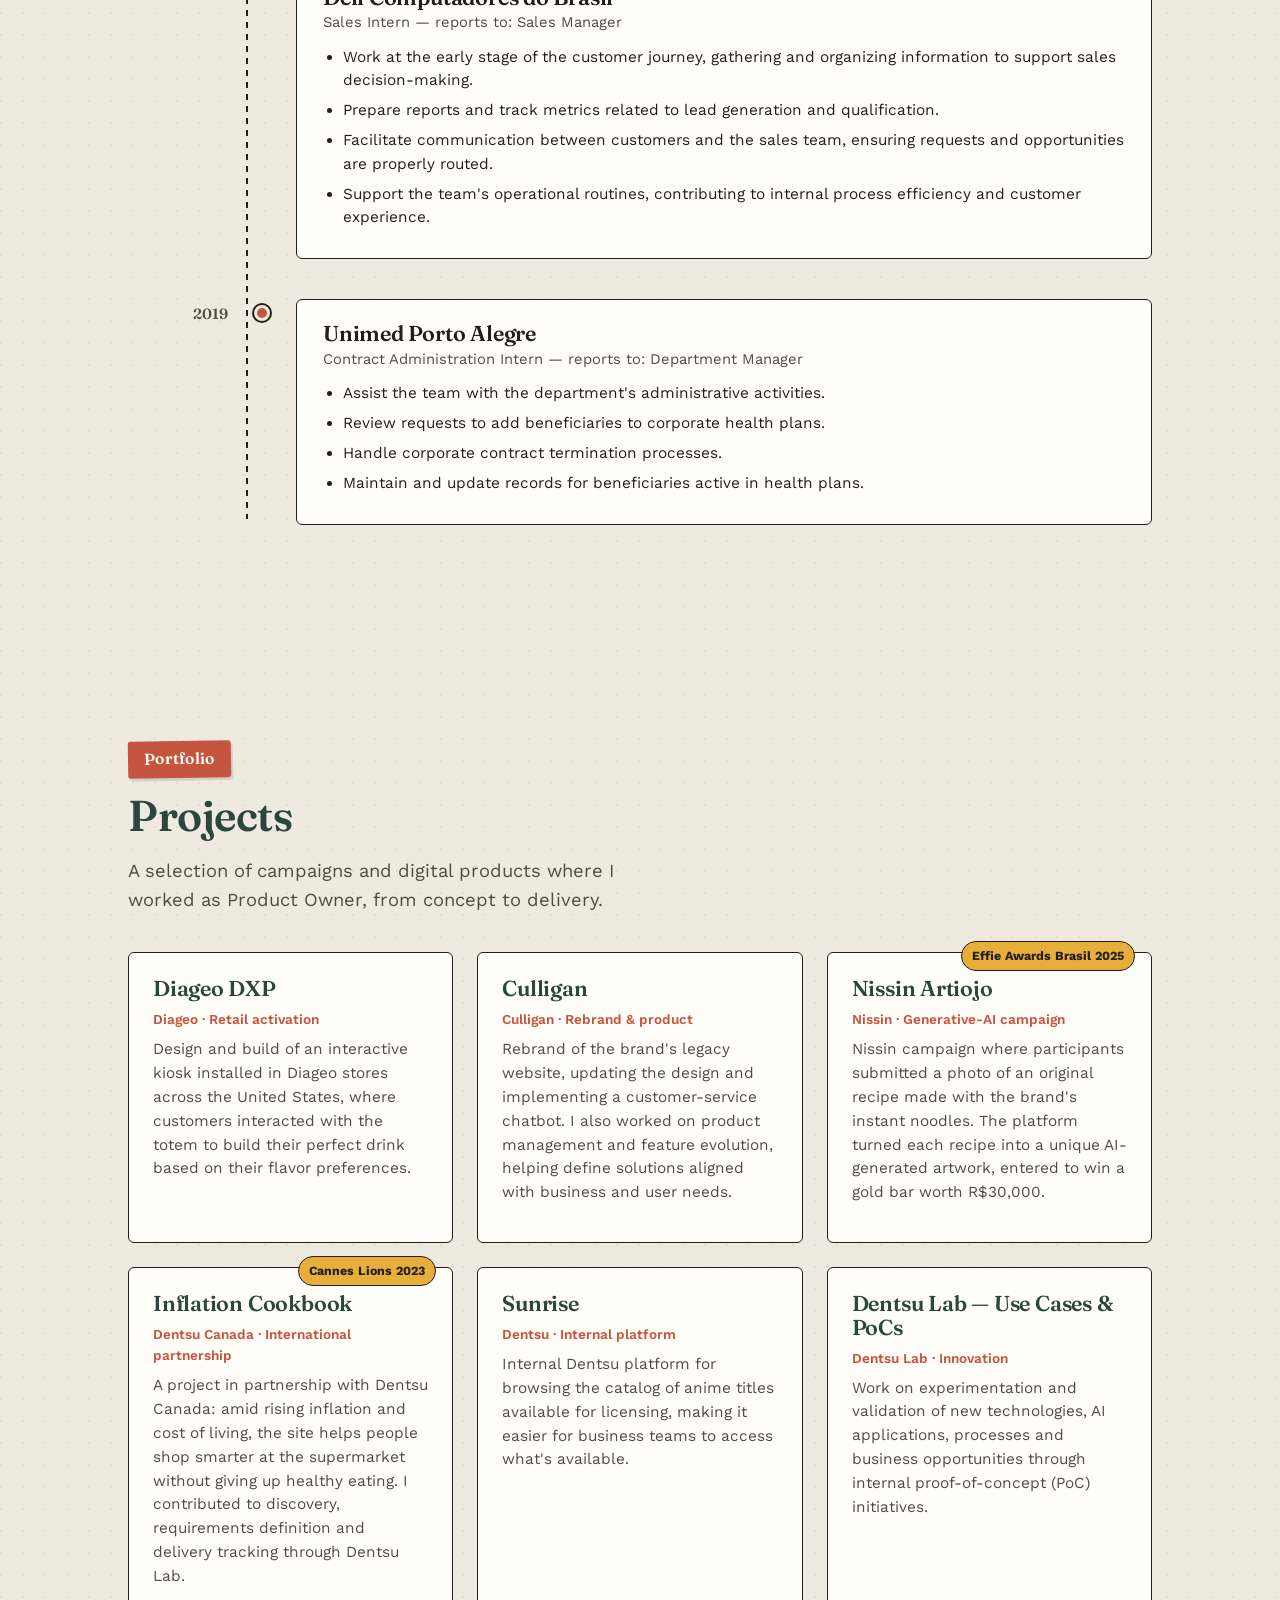
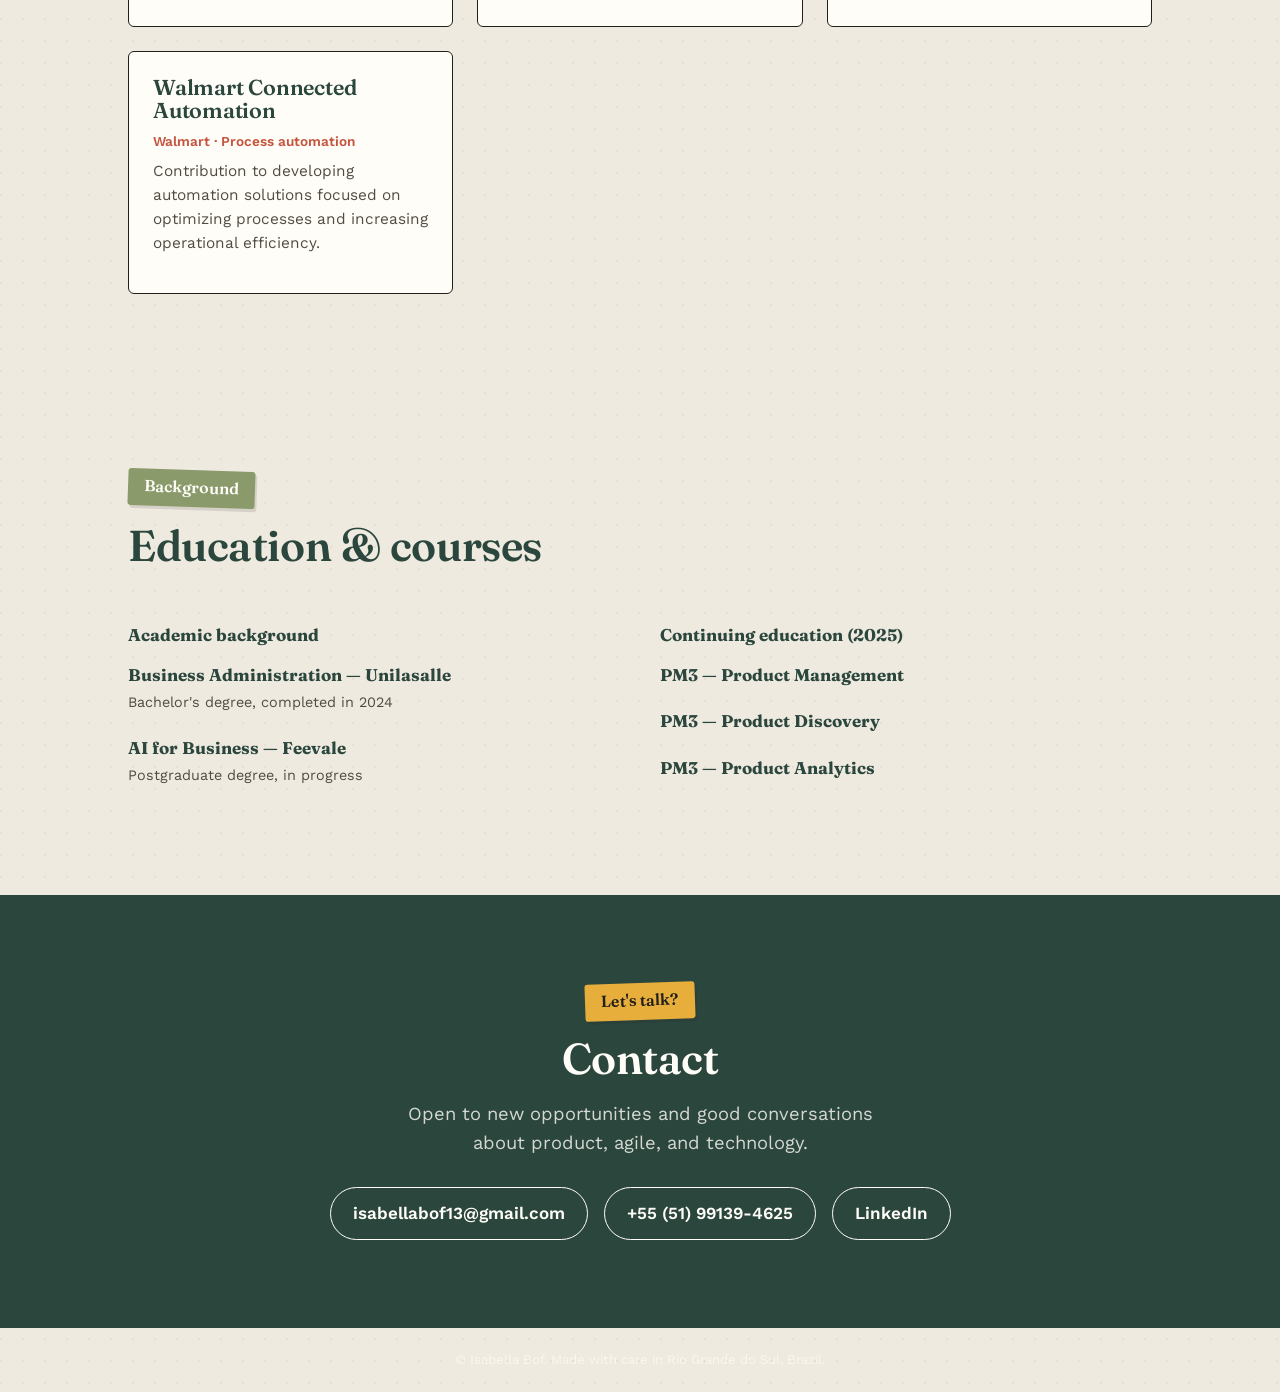
==== commit 87b743c7: "Update index.html" ====
--- a/index.html
+++ b/index.html
@@ -381,7 +381,7 @@
       </div>
 
       <div class="project-card">
-        <span class="badge">Effie Awards Brasil 2024</span>
+        <span class="badge">Effie Awards Brasil 2025</span>
         <h3>Nissin Artiojo</h3>
         <p class="client" data-lang="pt">Nissin · Campanha com IA generativa</p>
         <p class="client" data-lang="en">Nissin · Generative-AI campaign</p>
@@ -390,7 +390,7 @@
       </div>
 
       <div class="project-card">
-        <span class="badge">Cannes Lions 2024</span>
+        <span class="badge">Cannes Lions 2023</span>
         <h3>Inflation Cookbook</h3>
         <p class="client" data-lang="pt">Dentsu Canadá · Parceria internacional</p>
         <p class="client" data-lang="en">Dentsu Canada · International partnership</p>
